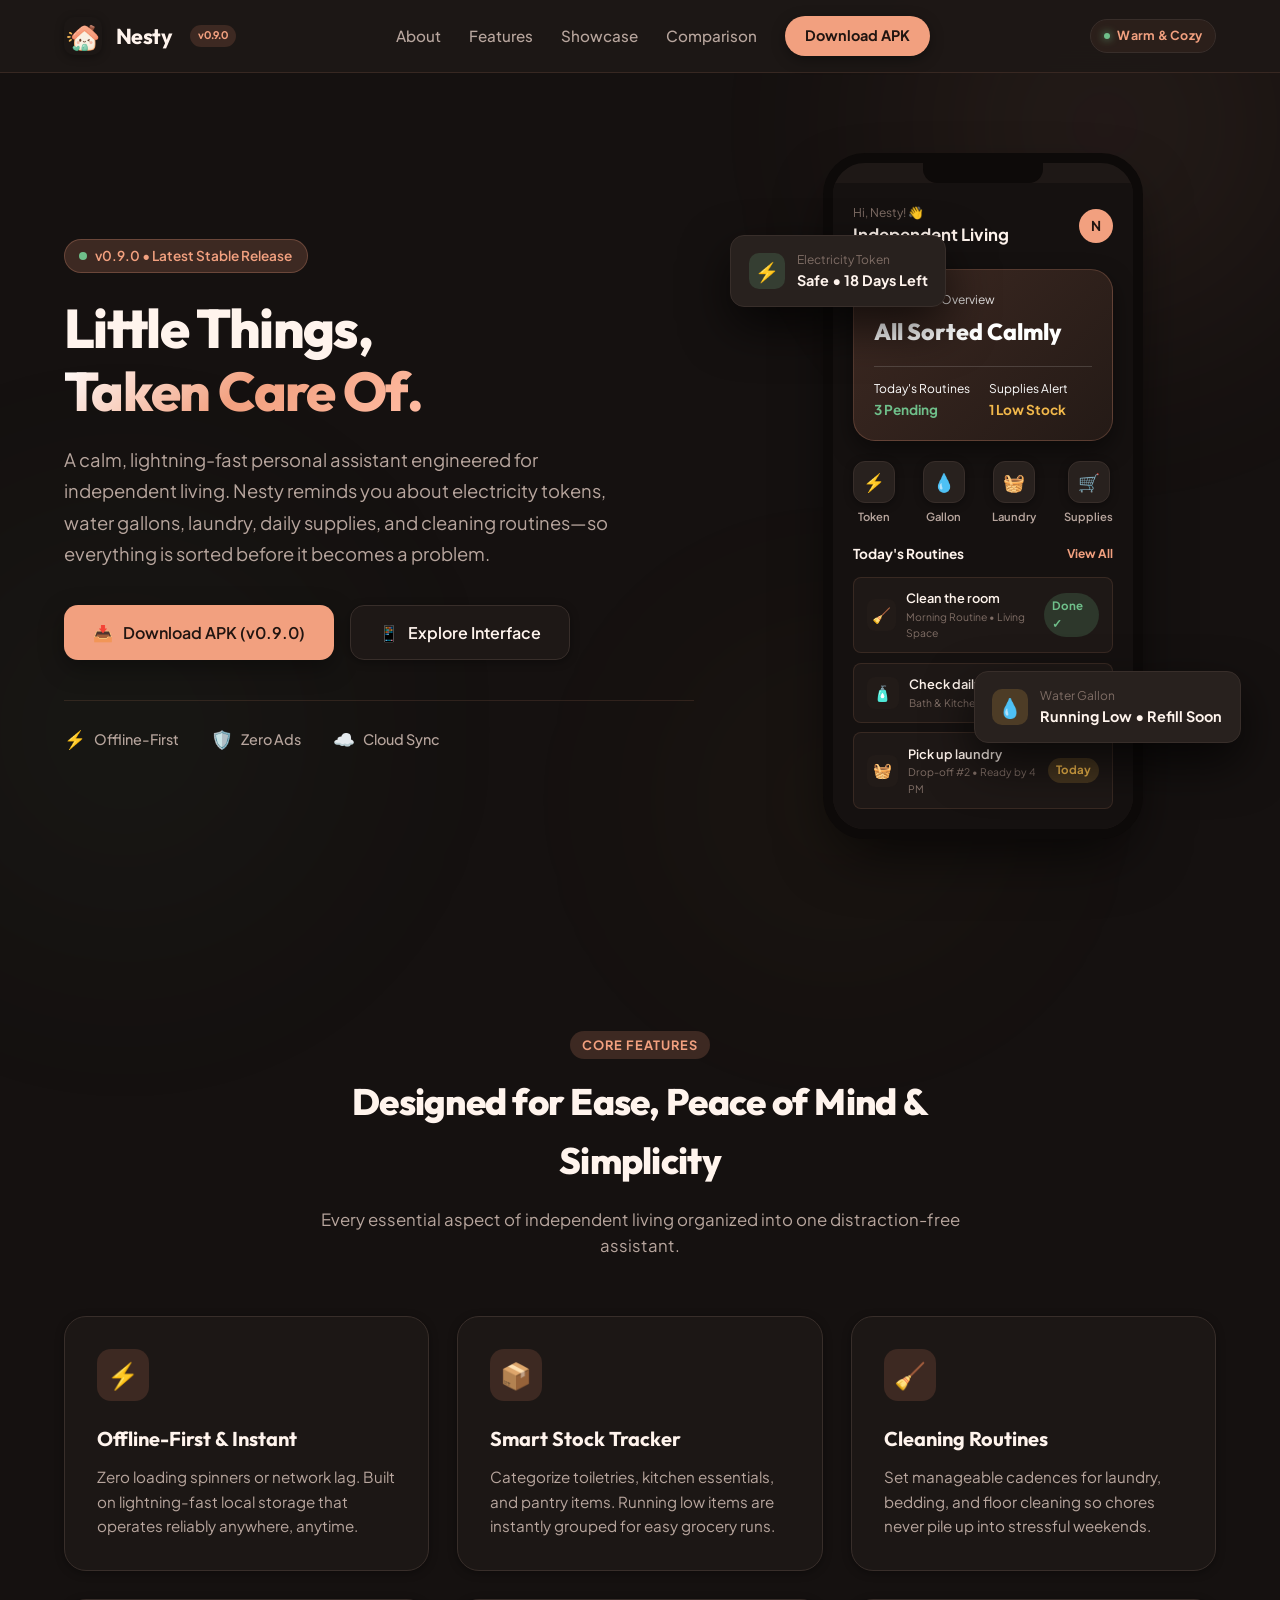
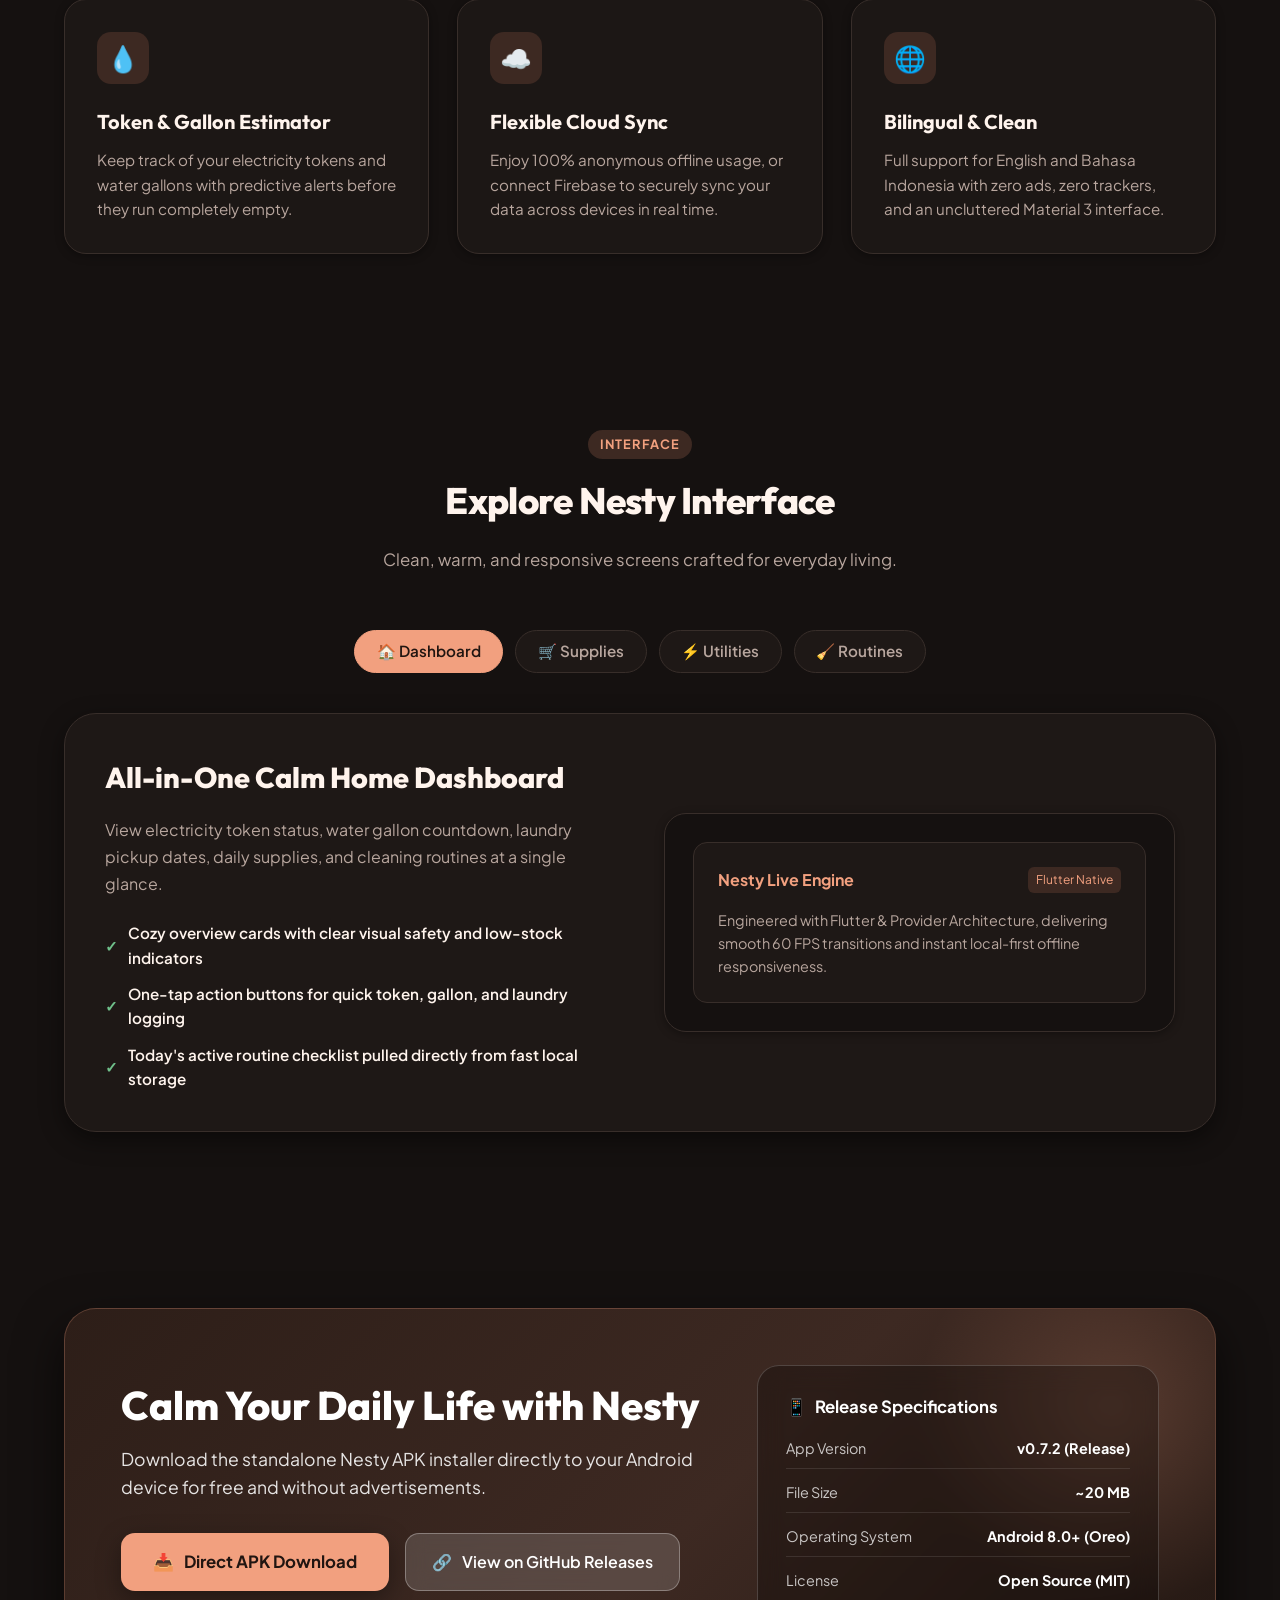
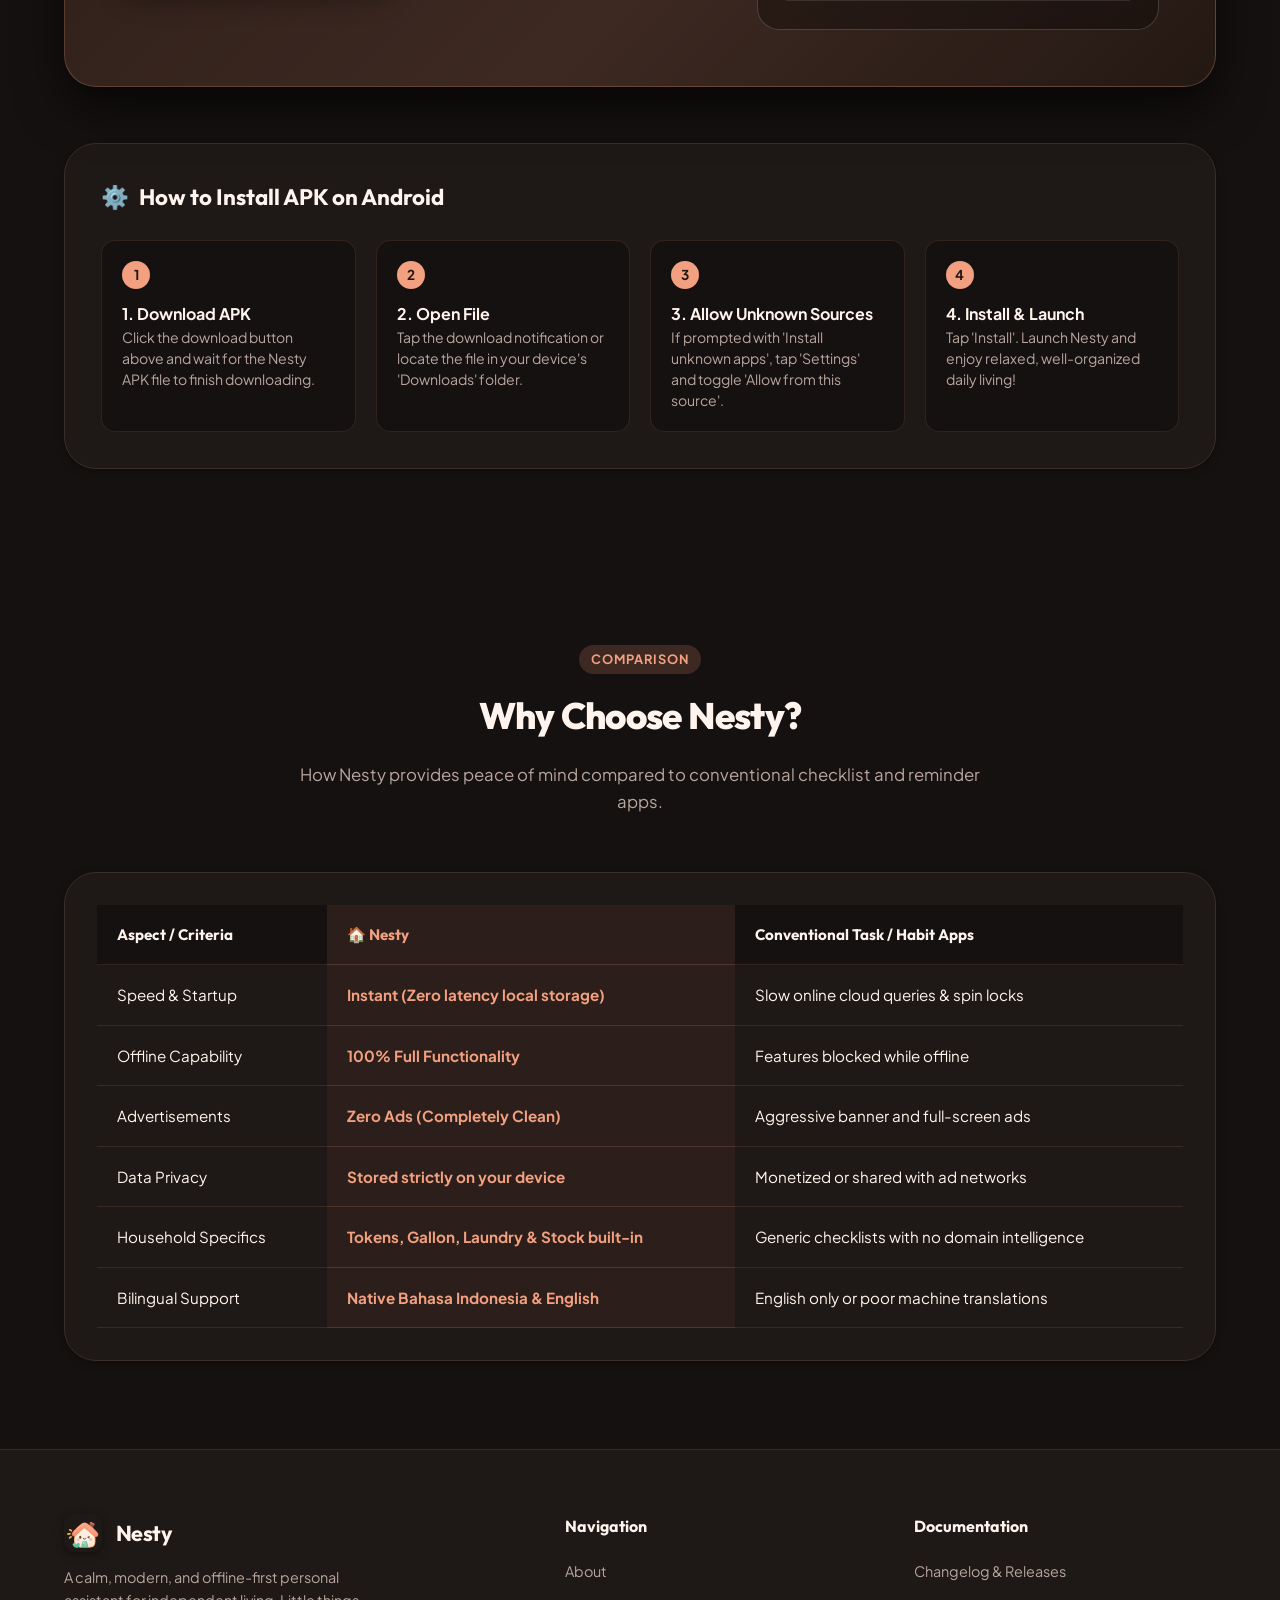
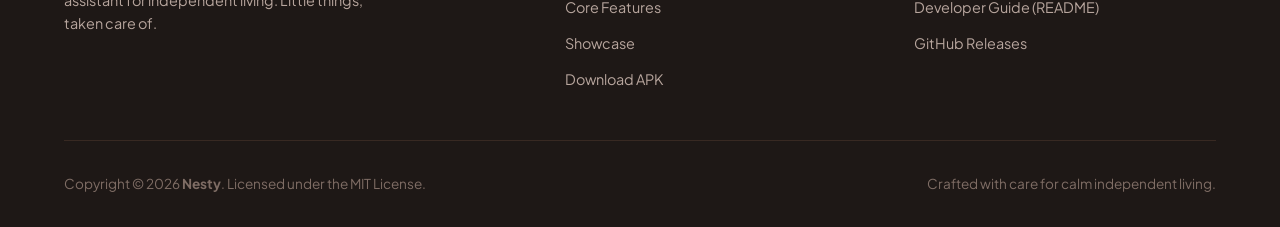
==== docs/index.html @ 8418ab62 "feat: v0.9.0 monthly expense overview, laundry cost tracking, routine history & shared nest code" ====
<!DOCTYPE html>
<html lang="en">
<head>
  <meta charset="UTF-8">
  <meta name="viewport" content="width=device-width, initial-scale=1.0">
  <title>Nesty - Little Things, Taken Care Of. | Personal Assistant for Independent Living</title>
  <meta name="description" content="A calm, modern, and offline-first personal assistant for independent living: electricity tokens, water gallon refills, laundry tracking, daily supplies, and cleaning routines.">
  <meta name="keywords" content="Nesty, independent living, anak kost, home routines, household inventory, electricity token, water gallon tracker, laundry tracker, flutter, offline first">
  <meta name="author" content="hyenavia">

  <!-- Open Graph / Social Meta -->
  <meta property="og:type" content="website">
  <meta property="og:title" content="Nesty - Little Things, Taken Care Of.">
  <meta property="og:description" content="Calm, lightning-fast personal assistant for independent living. Manage utilities, supplies, and cleaning routines before they become problems.">
  <meta property="og:image" content="images/logo.png">
  <meta name="twitter:card" content="summary_large_image">
  <meta name="twitter:title" content="Nesty - Little Things, Taken Care Of.">
  <meta name="twitter:description" content="Calm, lightning-fast personal assistant for independent living. Manage utilities, supplies, and cleaning routines before they become problems.">
  <meta name="twitter:image" content="images/logo.png">

  <!-- Favicon -->
  <link rel="icon" type="image/png" href="images/icon.png">

  <!-- Google Fonts -->
  <link rel="preconnect" href="https://fonts.googleapis.com">
  <link rel="preconnect" href="https://fonts.gstatic.com" crossorigin>
  <link href="https://fonts.googleapis.com/css2?family=Outfit:wght@500;600;700;800&family=Plus+Jakarta+Sans:wght@400;500;600;700;800&display=swap" rel="stylesheet">

  <!-- Stylesheet -->
  <link rel="stylesheet" href="style.css">
</head>
<body>

  <!-- Ambient Glow Effects -->
  <div class="ambient-glow glow-1"></div>
  <div class="ambient-glow glow-2"></div>
  <div class="ambient-glow glow-3"></div>

  <!-- Navigation Bar -->
  <header class="navbar">
    <div class="container nav-container">
      <a href="#" class="brand">
        <img src="images/logo.png" alt="Nesty Logo" class="brand-icon">
        <span class="brand-name">Nesty</span>
        <span class="brand-tag app-version-tag">v0.9.0</span>
      </a>

      <ul class="nav-links" id="nav-links">
        <li><a href="#about" class="nav-link">About</a></li>
        <li><a href="#features" class="nav-link">Features</a></li>
        <li><a href="#showcase" class="nav-link">Showcase</a></li>
        <li><a href="#comparison" class="nav-link">Comparison</a></li>
        <li><a href="#download" class="nav-link btn-nav-download">Download APK</a></li>
      </ul>

      <div class="nav-actions">
        <span class="theme-badge" title="Signature Cozy Espresso & Peach Theme">
          <span class="badge-dot"></span>
          <span>Warm & Cozy</span>
        </span>
        <button id="mobile-toggle" class="mobile-toggle" aria-label="Toggle Mobile Menu">☰</button>
      </div>
    </div>
  </header>

  <main>
    <!-- HERO SECTION -->
    <section class="hero" id="about">
      <div class="container hero-grid">
        <div class="hero-content">
          <div class="hero-badge">
            <span class="badge-pulse"></span>
            <span><span class="app-version-tag">v0.9.0</span> • Latest Stable Release</span>
          </div>

          <h1 class="hero-title">
            Little Things,<br>
            <span class="gradient-text">Taken Care Of.</span>
          </h1>

          <p class="hero-desc">
            A calm, lightning-fast personal assistant engineered for independent living. Nesty reminds you about electricity tokens, water gallons, laundry, daily supplies, and cleaning routines—so everything is sorted before it becomes a problem.
          </p>

          <div class="hero-actions">
            <a href="https://github.com/hyenavia/nesty/releases/latest/download/Nesty.apk" class="btn btn-primary" id="hero-cta-download">
              <span>📥</span>
              <span id="hero-download-text">Download APK (v0.9.0)</span>
            </a>
            <a href="#showcase" class="btn btn-secondary">
              <span>📱</span>
              <span>Explore Interface</span>
            </a>
          </div>

          <div class="hero-highlights">
            <div class="highlight-item">
              <span class="highlight-icon">⚡</span>
              <span>Offline-First</span>
            </div>
            <div class="highlight-item">
              <span class="highlight-icon">🛡️</span>
              <span>Zero Ads</span>
            </div>
            <div class="highlight-item">
              <span class="highlight-icon">☁️</span>
              <span>Cloud Sync</span>
            </div>
          </div>
        </div>

        <!-- Phone Mockup Preview -->
        <div class="phone-mockup-wrapper">
          <div class="phone-card-float float-top">
            <div class="float-icon icon-safe">⚡</div>
            <div class="float-text">
              <span class="float-label">Electricity Token</span>
              <span class="float-val">Safe • 18 Days Left</span>
            </div>
          </div>

          <div class="phone-card-float float-bottom">
            <div class="float-icon icon-warn">💧</div>
            <div class="float-text">
              <span class="float-label">Water Gallon</span>
              <span class="float-val">Running Low • Refill Soon</span>
            </div>
          </div>

          <div class="phone-frame">
            <div class="phone-notch"></div>
            <div class="phone-screen">
              <div class="screen-app-bar">
                <div>
                  <div class="app-user-greeting">Hi, Nesty! 👋</div>
                  <div class="app-user-name">Independent Living</div>
                </div>
                <div class="app-user-avatar">N</div>
              </div>

              <!-- Status Card -->
              <div class="screen-status-card">
                <div class="status-card-title">Daily Home Overview</div>
                <div class="status-card-amount">All Sorted Calmly</div>
                <div class="status-card-stats">
                  <div class="stat-pill">
                    Today's Routines
                    <span style="color: var(--income);">3 Pending</span>
                  </div>
                  <div class="stat-pill">
                    Supplies Alert
                    <span style="color: var(--warning);">1 Low Stock</span>
                  </div>
                </div>
              </div>

              <!-- Quick Actions -->
              <div class="screen-quick-actions">
                <button class="quick-action-btn">
                  <div class="quick-action-icon">⚡</div>
                  <span>Token</span>
                </button>
                <button class="quick-action-btn">
                  <div class="quick-action-icon">💧</div>
                  <span>Gallon</span>
                </button>
                <button class="quick-action-btn">
                  <div class="quick-action-icon">🧺</div>
                  <span>Laundry</span>
                </button>
                <button class="quick-action-btn">
                  <div class="quick-action-icon">🛒</div>
                  <span>Supplies</span>
                </button>
              </div>

              <!-- Today's Checklist -->
              <div class="screen-section-title">
                <span>Today's Routines</span>
                <a href="#showcase">View All</a>
              </div>

              <div class="mock-routine-list">
                <div class="mock-routine-item">
                  <div class="routine-left">
                    <div class="routine-icon-box">🧹</div>
                    <div>
                      <div class="routine-name">Clean the room</div>
                      <div class="routine-sub">Morning Routine • Living Space</div>
                    </div>
                  </div>
                  <div class="routine-badge badge-done">Done ✓</div>
                </div>

                <div class="mock-routine-item">
                  <div class="routine-left">
                    <div class="routine-icon-box">🧴</div>
                    <div>
                      <div class="routine-name">Check daily supplies</div>
                      <div class="routine-sub">Bath & Kitchen • 1 item low</div>
                    </div>
                  </div>
                  <div class="routine-badge badge-pending">Due</div>
                </div>

                <div class="mock-routine-item">
                  <div class="routine-left">
                    <div class="routine-icon-box">🧺</div>
                    <div>
                      <div class="routine-name">Pick up laundry</div>
                      <div class="routine-sub">Drop-off #2 • Ready by 4 PM</div>
                    </div>
                  </div>
                  <div class="routine-badge badge-pending">Today</div>
                </div>
              </div>
            </div>
          </div>
        </div>
      </div>
    </section>

    <!-- CORE FEATURES SECTION -->
    <section class="features-section" id="features">
      <div class="container">
        <div class="section-header">
          <span class="section-tag">Core Features</span>
          <h2 class="section-title">Designed for Ease, Peace of Mind & Simplicity</h2>
          <p class="section-desc">Every essential aspect of independent living organized into one distraction-free assistant.</p>
        </div>

        <div class="features-grid">
          <div class="feature-card">
            <div class="feature-icon-wrapper">⚡</div>
            <h3 class="feature-title">Offline-First & Instant</h3>
            <p class="feature-text">Zero loading spinners or network lag. Built on lightning-fast local storage that operates reliably anywhere, anytime.</p>
          </div>

          <div class="feature-card">
            <div class="feature-icon-wrapper">📦</div>
            <h3 class="feature-title">Smart Stock Tracker</h3>
            <p class="feature-text">Categorize toiletries, kitchen essentials, and pantry items. Running low items are instantly grouped for easy grocery runs.</p>
          </div>

          <div class="feature-card">
            <div class="feature-icon-wrapper">🧹</div>
            <h3 class="feature-title">Cleaning Routines</h3>
            <p class="feature-text">Set manageable cadences for laundry, bedding, and floor cleaning so chores never pile up into stressful weekends.</p>
          </div>

          <div class="feature-card">
            <div class="feature-icon-wrapper">💧</div>
            <h3 class="feature-title">Token & Gallon Estimator</h3>
            <p class="feature-text">Keep track of your electricity tokens and water gallons with predictive alerts before they run completely empty.</p>
          </div>

          <div class="feature-card">
            <div class="feature-icon-wrapper">☁️</div>
            <h3 class="feature-title">Flexible Cloud Sync</h3>
            <p class="feature-text">Enjoy 100% anonymous offline usage, or connect Firebase to securely sync your data across devices in real time.</p>
          </div>

          <div class="feature-card">
            <div class="feature-icon-wrapper">🌐</div>
            <h3 class="feature-title">Bilingual & Clean</h3>
            <p class="feature-text">Full support for English and Bahasa Indonesia with zero ads, zero trackers, and an uncluttered Material 3 interface.</p>
          </div>
        </div>
      </div>
    </section>

    <!-- SHOWCASE SECTION -->
    <section class="showcase-section" id="showcase">
      <div class="container">
        <div class="section-header">
          <span class="section-tag">Interface</span>
          <h2 class="section-title">Explore Nesty Interface</h2>
          <p class="section-desc">Clean, warm, and responsive screens crafted for everyday living.</p>
        </div>

        <div class="showcase-tabs">
          <button class="showcase-tab-btn active" data-tab="beranda">🏠 Dashboard</button>
          <button class="showcase-tab-btn" data-tab="supplies">🛒 Supplies</button>
          <button class="showcase-tab-btn" data-tab="utilities">⚡ Utilities</button>
          <button class="showcase-tab-btn" data-tab="routines">🧹 Routines</button>
        </div>

        <div class="showcase-content-card">
          <div class="showcase-desc-box">
            <h3 class="showcase-desc-title" id="showcase-title">All-in-One Calm Home Dashboard</h3>
            <p class="showcase-desc-text" id="showcase-desc">View electricity token status, water gallon countdown, laundry pickup dates, daily supplies, and cleaning routines at a single glance.</p>
            <ul class="showcase-feature-list" id="showcase-bullets">
              <li><span class="check-icon">✓</span> Cozy overview cards with clear visual safety and low-stock indicators</li>
              <li><span class="check-icon">✓</span> One-tap action buttons for quick token, gallon, and laundry logging</li>
              <li><span class="check-icon">✓</span> Today's active routine checklist pulled directly from fast local storage</li>
            </ul>
          </div>

          <div class="showcase-visual-preview">
            <div style="background: var(--bg-surface); padding: 1.5rem; border-radius: var(--radius-md); border: 1px solid var(--border);">
              <div style="display: flex; justify-content: space-between; align-items: center; margin-bottom: 1rem;">
                <span style="font-weight: 700; color: var(--primary);">Nesty Live Engine</span>
                <span style="font-size: 0.75rem; background: var(--primary-container); color: var(--primary); padding: 0.2rem 0.5rem; border-radius: 6px;">Flutter Native</span>
              </div>
              <p style="font-size: 0.9rem; color: var(--text-muted); line-height: 1.6;">
                Engineered with Flutter & Provider Architecture, delivering smooth 60 FPS transitions and instant local-first offline responsiveness.
              </p>
            </div>
          </div>
        </div>
      </div>
    </section>

    <!-- DOWNLOAD SECTION -->
    <section class="download-section" id="download">
      <div class="container">
        <div class="download-card-wrapper">
          <div class="download-content">
            <div>
              <h2 class="download-title">Calm Your Daily Life with Nesty</h2>
              <p class="download-subtitle">Download the standalone Nesty APK installer directly to your Android device for free and without advertisements.</p>

              <div class="download-cta-group">
                <a href="https://github.com/hyenavia/nesty/releases/latest/download/Nesty.apk" class="btn-download-main" id="btn-download-apk" target="_blank" rel="noopener">
                  <span>📥</span>
                  <span>Direct APK Download</span>
                </a>
                <a href="https://github.com/hyenavia/nesty/releases" class="btn-github-release" target="_blank" rel="noopener">
                  <span>🔗</span>
                  <span>View on GitHub Releases</span>
                </a>
              </div>
            </div>

            <!-- Specs Card -->
            <div class="download-specs-card">
              <div class="specs-title">
                <span>📱</span>
                <span>Release Specifications</span>
              </div>
              <div class="specs-list">
                <div class="specs-item">
                  <span class="specs-label">App Version</span>
                  <span class="specs-val" id="specs-version-val">v0.7.2 (Release)</span>
                </div>
                <div class="specs-item">
                  <span class="specs-label">File Size</span>
                  <span class="specs-val">~20 MB</span>
                </div>
                <div class="specs-item">
                  <span class="specs-label">Operating System</span>
                  <span class="specs-val">Android 8.0+ (Oreo)</span>
                </div>
                <div class="specs-item">
                  <span class="specs-label">License</span>
                  <span class="specs-val">Open Source (MIT)</span>
                </div>
              </div>
            </div>
          </div>
        </div>

        <!-- Android Install Guide -->
        <div class="install-guide-box">
          <h3 class="install-guide-title">
            <span>⚙️</span>
            <span>How to Install APK on Android</span>
          </h3>
          <div class="install-steps">
            <div class="install-step-card">
              <div class="step-num">1</div>
              <strong>1. Download APK</strong>
              <p class="step-text">Click the download button above and wait for the Nesty APK file to finish downloading.</p>
            </div>
            <div class="install-step-card">
              <div class="step-num">2</div>
              <strong>2. Open File</strong>
              <p class="step-text">Tap the download notification or locate the file in your device's 'Downloads' folder.</p>
            </div>
            <div class="install-step-card">
              <div class="step-num">3</div>
              <strong>3. Allow Unknown Sources</strong>
              <p class="step-text">If prompted with 'Install unknown apps', tap 'Settings' and toggle 'Allow from this source'.</p>
            </div>
            <div class="install-step-card">
              <div class="step-num">4</div>
              <strong>4. Install & Launch</strong>
              <p class="step-text">Tap 'Install'. Launch Nesty and enjoy relaxed, well-organized daily living!</p>
            </div>
          </div>
        </div>
      </div>
    </section>

    <!-- COMPARISON SECTION -->
    <section class="comparison-section" id="comparison">
      <div class="container">
        <div class="section-header">
          <span class="section-tag">Comparison</span>
          <h2 class="section-title">Why Choose Nesty?</h2>
          <p class="section-desc">How Nesty provides peace of mind compared to conventional checklist and reminder apps.</p>
        </div>

        <div class="comparison-table-wrapper">
          <table class="comp-table">
            <thead>
              <tr>
                <th>Aspect / Criteria</th>
                <th class="highlight-col">🏠 Nesty</th>
                <th>Conventional Task / Habit Apps</th>
              </tr>
            </thead>
            <tbody>
              <tr>
                <td>Speed & Startup</td>
                <td class="highlight-col">Instant (Zero latency local storage)</td>
                <td>Slow online cloud queries & spin locks</td>
              </tr>
              <tr>
                <td>Offline Capability</td>
                <td class="highlight-col">100% Full Functionality</td>
                <td>Features blocked while offline</td>
              </tr>
              <tr>
                <td>Advertisements</td>
                <td class="highlight-col">Zero Ads (Completely Clean)</td>
                <td>Aggressive banner and full-screen ads</td>
              </tr>
              <tr>
                <td>Data Privacy</td>
                <td class="highlight-col">Stored strictly on your device</td>
                <td>Monetized or shared with ad networks</td>
              </tr>
              <tr>
                <td>Household Specifics</td>
                <td class="highlight-col">Tokens, Gallon, Laundry & Stock built-in</td>
                <td>Generic checklists with no domain intelligence</td>
              </tr>
              <tr>
                <td>Bilingual Support</td>
                <td class="highlight-col">Native Bahasa Indonesia & English</td>
                <td>English only or poor machine translations</td>
              </tr>
            </tbody>
          </table>
        </div>
      </div>
    </section>
  </main>

  <!-- FOOTER -->
  <footer class="footer">
    <div class="container">
      <div class="footer-top">
        <div>
          <a href="#" class="brand">
            <img src="images/logo.png" alt="Nesty Logo" class="brand-icon">
            <span class="brand-name">Nesty</span>
          </a>
          <p class="footer-brand-desc">
            A calm, modern, and offline-first personal assistant for independent living. Little things, taken care of.
          </p>
        </div>

        <div>
          <div class="footer-col-title">Navigation</div>
          <ul class="footer-nav-list">
            <li><a href="#about" class="footer-nav-link">About</a></li>
            <li><a href="#features" class="footer-nav-link">Core Features</a></li>
            <li><a href="#showcase" class="footer-nav-link">Showcase</a></li>
            <li><a href="#download" class="footer-nav-link">Download APK</a></li>
          </ul>
        </div>

        <div>
          <div class="footer-col-title">Documentation</div>
          <ul class="footer-nav-list">
            <li><a href="https://github.com/hyenavia/nesty/blob/main/CHANGELOG.md" class="footer-nav-link" target="_blank" rel="noopener">Changelog & Releases</a></li>
            <li><a href="https://github.com/hyenavia/nesty/blob/main/README.md" class="footer-nav-link" target="_blank" rel="noopener">Developer Guide (README)</a></li>
            <li><a href="https://github.com/hyenavia/nesty/releases" class="footer-nav-link" target="_blank" rel="noopener">GitHub Releases</a></li>
          </ul>
        </div>
      </div>

      <div class="footer-bottom">
        <div>Copyright &copy; 2026 <strong>Nesty</strong>. Licensed under the MIT License.</div>
        <div>Crafted with care for calm independent living.</div>
      </div>
    </div>
  </footer>

  <!-- Scripts -->
  <script src="script.js"></script>
</body>
</html>
---- docs/style.css ----
/* ==========================================================================
   Nesty - Design System & Modern Aesthetics
   Signature Warm Espresso & Peach (Unified Theme)
   ========================================================================== */

:root, [data-theme="signature"], [data-theme="dark"] {
  /* Color Palette - Signature Warm Espresso, Cozy Peach & Fresh Mint */
  --primary: #F2A07F;                 /* Signature Cozy Peach Accent */
  --primary-hover: #FFAF91;           /* Hover Peach */
  --primary-light: #3D2922;           /* Warm Terracotta Container */
  --primary-container: #3D2922;       /* Warm Terracotta Container */
  --on-primary: #211511;              /* Espresso Charcoal contrast on peach */
  
  --secondary: #352B28;               /* Deep Espresso */
  --secondary-light: #221B18;         /* Velvet Deep Espresso */
  --secondary-dark: #F2A07F;          /* Peach Highlight */
  
  --accent: #6FBF8A;                  /* Fresh Botanical Mint */
  --income: #6FBF8A;                  /* Fresh Mint (Safe) */
  --expense: #E56B55;                 /* Warm Coral */
  --warning: #F2B84B;                 /* Warm Amber (Low Stock) */
  
  --bg-page: #151110;                 /* Deep Espresso Page Background */
  --bg-surface: #1E1816;              /* Velvet Deep Espresso Surface */
  --bg-surface-elevated: #28211E;     /* Elevated Container */
  --bg-card: rgba(30, 24, 22, 0.92);  /* Velvet Espresso Glassmorphism */
  
  --border: #382E2A;                  /* Subtle Warm Border */
  --border-subtle: rgba(242, 160, 127, 0.12);
  --border-focus: rgba(242, 160, 127, 0.45);
  
  --text-main: #FFF4ED;               /* Off-white Cozy Cream */
  --text-muted: #B8A69E;              /* Soft Warm Muted */
  --text-subtle: #7F6D65;             /* Deep Muted */
  --text-inverse: #151110;

  --shadow-sm: 0 2px 8px rgba(0, 0, 0, 0.35);
  --shadow-md: 0 8px 24px rgba(0, 0, 0, 0.45);
  --shadow-lg: 0 20px 48px rgba(0, 0, 0, 0.65);
  --shadow-glow: 0 0 36px rgba(242, 160, 127, 0.2);

  --radius-sm: 8px;
  --radius-md: 14px;
  --radius-lg: 22px;
  --radius-xl: 32px;
  --radius-full: 9999px;

  --transition-fast: 0.18s ease;
  --transition-normal: 0.28s cubic-bezier(0.4, 0, 0.2, 1);
  --transition-slow: 0.45s cubic-bezier(0.16, 1, 0.3, 1);

  --font-body: 'Plus Jakarta Sans', -apple-system, BlinkMacSystemFont, 'Segoe UI', Roboto, sans-serif;
  --font-display: 'Outfit', 'Plus Jakarta Sans', sans-serif;
}

/* ==========================================================================
   Base & Resets
   ========================================================================== */

*, *::before, *::after {
  box-sizing: border-box;
  margin: 0;
  padding: 0;
}

html {
  scroll-behavior: smooth;
  font-size: 16px;
}

body {
  font-family: var(--font-body);
  background-color: var(--bg-page);
  color: var(--text-main);
  line-height: 1.6;
  overflow-x: hidden;
  transition: background-color var(--transition-normal), color var(--transition-normal);
  -webkit-font-smoothing: antialiased;
}

a {
  color: inherit;
  text-decoration: none;
}

img {
  max-width: 100%;
  display: block;
}

button, input, select {
  font-family: inherit;
}

/* ==========================================================================
   Ambient Glow Effects
   ========================================================================== */

.ambient-glow {
  position: fixed;
  border-radius: 50%;
  filter: blur(120px);
  pointer-events: none;
  z-index: 0;
  opacity: 0.38;
  transition: opacity var(--transition-normal);
}

.glow-1 {
  top: -150px;
  right: -100px;
  width: 550px;
  height: 550px;
  background: radial-gradient(circle, rgba(242, 160, 127, 0.35) 0%, rgba(21, 17, 16, 0) 70%);
}

.glow-2 {
  top: 45%;
  left: -200px;
  width: 650px;
  height: 650px;
  background: radial-gradient(circle, rgba(111, 191, 138, 0.16) 0%, rgba(21, 17, 16, 0) 70%);
}

.glow-3 {
  bottom: -150px;
  right: 15%;
  width: 500px;
  height: 500px;
  background: radial-gradient(circle, rgba(242, 184, 75, 0.14) 0%, rgba(21, 17, 16, 0) 70%);
}

/* ==========================================================================
   Layout Containers
   ========================================================================== */

.container {
  width: 100%;
  max-width: 1200px;
  margin: 0 auto;
  padding: 0 1.5rem;
  position: relative;
  z-index: 1;
}

section {
  padding: 5.5rem 0;
  position: relative;
}

/* ==========================================================================
   Header & Navbar
   ========================================================================== */

.navbar {
  position: sticky;
  top: 0;
  z-index: 100;
  background: var(--bg-card);
  backdrop-filter: blur(16px);
  -webkit-backdrop-filter: blur(16px);
  border-bottom: 1px solid var(--border-subtle);
  transition: background-color var(--transition-normal), border-color var(--transition-normal);
}

.nav-container {
  display: flex;
  align-items: center;
  justify-content: space-between;
  height: 4.5rem;
}

.brand {
  display: flex;
  align-items: center;
  gap: 0.85rem;
  font-family: var(--font-display);
  font-weight: 700;
  font-size: 1.35rem;
  color: var(--text-main);
}

.brand-icon {
  width: 38px;
  height: 38px;
  border-radius: 10px;
  box-shadow: var(--shadow-sm);
  transition: transform var(--transition-fast);
}

.brand:hover .brand-icon {
  transform: scale(1.05);
}

.brand-name {
  letter-spacing: -0.02em;
}

.brand-tag {
  font-size: 0.7rem;
  font-weight: 600;
  padding: 0.15rem 0.5rem;
  border-radius: var(--radius-full);
  background: var(--primary-container);
  color: var(--primary);
  margin-left: 0.25rem;
}

.nav-links {
  display: flex;
  align-items: center;
  gap: 1.75rem;
  list-style: none;
}

.nav-link {
  font-size: 0.95rem;
  font-weight: 500;
  color: var(--text-muted);
  transition: color var(--transition-fast);
  position: relative;
}

.nav-link:hover {
  color: var(--primary);
}

.nav-actions {
  display: flex;
  align-items: center;
  gap: 0.75rem;
}

.theme-badge {
  display: inline-flex;
  align-items: center;
  gap: 0.45rem;
  font-size: 0.78rem;
  font-weight: 700;
  color: var(--primary);
  background: rgba(61, 41, 34, 0.45);
  border: 1px solid var(--border);
  padding: 0.38rem 0.8rem;
  border-radius: var(--radius-full);
  letter-spacing: 0.02em;
}

.theme-badge .badge-dot {
  width: 6px;
  height: 6px;
  border-radius: 50%;
  background: var(--accent);
  box-shadow: 0 0 8px var(--accent);
}

.btn-nav-download {
  background: var(--primary);
  color: var(--on-primary);
  padding: 0.55rem 1.25rem;
  border-radius: var(--radius-full);
  font-size: 0.9rem;
  font-weight: 700;
  display: inline-flex;
  align-items: center;
  gap: 0.45rem;
  transition: all var(--transition-fast);
  box-shadow: 0 4px 14px rgba(0, 0, 0, 0.35);
}

.btn-nav-download:hover {
  background: var(--primary-hover);
  transform: translateY(-2px);
  box-shadow: 0 6px 20px rgba(0, 0, 0, 0.5);
}

.mobile-toggle {
  display: none;
  background: none;
  border: none;
  color: var(--text-main);
  cursor: pointer;
  padding: 0.5rem;
  font-size: 1.5rem;
}

/* ==========================================================================
   Hero Section
   ========================================================================== */

.hero {
  padding: 5rem 0 6.5rem;
  overflow: hidden;
}

.hero-grid {
  display: grid;
  grid-template-columns: 1.15fr 0.85fr;
  align-items: center;
  gap: 3.5rem;
}

.hero-badge {
  display: inline-flex;
  align-items: center;
  gap: 0.5rem;
  background: var(--primary-container);
  color: var(--primary);
  padding: 0.35rem 0.9rem;
  border-radius: var(--radius-full);
  font-size: 0.85rem;
  font-weight: 600;
  margin-bottom: 1.5rem;
  border: 1px solid rgba(242, 160, 127, 0.25);
}

.badge-pulse {
  width: 8px;
  height: 8px;
  border-radius: 50%;
  background: var(--income);
  box-shadow: 0 0 0 0 rgba(111, 191, 138, 0.7);
  animation: pulse 1.8s infinite;
}

@keyframes pulse {
  0% { transform: scale(0.95); box-shadow: 0 0 0 0 rgba(111, 191, 138, 0.7); }
  70% { transform: scale(1); box-shadow: 0 0 0 8px rgba(111, 191, 138, 0); }
  100% { transform: scale(0.95); box-shadow: 0 0 0 0 rgba(111, 191, 138, 0); }
}

.hero-title {
  font-family: var(--font-display);
  font-size: 3.4rem;
  line-height: 1.15;
  font-weight: 800;
  letter-spacing: -0.03em;
  margin-bottom: 1.35rem;
}

.gradient-text {
  background: linear-gradient(135deg, #FFFFFF 0%, var(--primary) 50%, #FFBCA3 100%);
  -webkit-background-clip: text;
  -webkit-text-fill-color: transparent;
}

.hero-desc {
  font-size: 1.15rem;
  color: var(--text-muted);
  line-height: 1.7;
  margin-bottom: 2.25rem;
  max-width: 580px;
}

.hero-actions {
  display: flex;
  flex-wrap: wrap;
  align-items: center;
  gap: 1rem;
  margin-bottom: 2.5rem;
}

.btn {
  display: inline-flex;
  align-items: center;
  justify-content: center;
  gap: 0.6rem;
  padding: 0.85rem 1.75rem;
  border-radius: var(--radius-md);
  font-size: 1rem;
  font-weight: 600;
  cursor: pointer;
  transition: all var(--transition-normal);
  border: 1px solid transparent;
}

.btn-primary {
  background: var(--primary);
  color: var(--on-primary);
  box-shadow: 0 8px 24px rgba(0, 0, 0, 0.35);
}

.btn-primary:hover {
  background: var(--primary-hover);
  transform: translateY(-2px);
  box-shadow: 0 12px 30px rgba(0, 0, 0, 0.45);
}

.btn-secondary {
  background: var(--bg-surface);
  color: var(--text-main);
  border-color: var(--border);
  box-shadow: var(--shadow-sm);
}

.btn-secondary:hover {
  border-color: var(--primary);
  color: var(--primary);
  transform: translateY(-2px);
  box-shadow: var(--shadow-md);
}

.hero-highlights {
  display: flex;
  align-items: center;
  gap: 2rem;
  padding-top: 1.5rem;
  border-top: 1px solid var(--border-subtle);
}

.highlight-item {
  display: flex;
  align-items: center;
  gap: 0.5rem;
  font-size: 0.9rem;
  color: var(--text-muted);
  font-weight: 500;
}

.highlight-icon {
  color: var(--income);
  font-size: 1.1rem;
}

/* ==========================================================================
   Phone Mockup Component
   ========================================================================== */

.phone-mockup-wrapper {
  position: relative;
  display: flex;
  justify-content: center;
}

.phone-card-float {
  position: absolute;
  background: var(--bg-surface-elevated);
  border: 1px solid var(--border);
  border-radius: var(--radius-md);
  padding: 0.85rem 1.1rem;
  box-shadow: var(--shadow-lg);
  display: flex;
  align-items: center;
  gap: 0.75rem;
  z-index: 2;
  animation: float 4s ease-in-out infinite;
}

.float-top {
  top: 12%;
  left: -20px;
  animation-delay: 0s;
}

.float-bottom {
  bottom: 14%;
  right: -25px;
  animation-delay: 2s;
}

@keyframes float {
  0%, 100% { transform: translateY(0); }
  50% { transform: translateY(-10px); }
}

.float-icon {
  width: 36px;
  height: 36px;
  border-radius: 10px;
  display: flex;
  align-items: center;
  justify-content: center;
  font-size: 1.2rem;
}

.icon-safe { background: rgba(111, 191, 138, 0.18); color: var(--income); }
.icon-warn { background: rgba(242, 184, 75, 0.18); color: var(--warning); }

.float-text {
  display: flex;
  flex-direction: column;
}

.float-label { font-size: 0.75rem; color: var(--text-subtle); }
.float-val { font-size: 0.9rem; font-weight: 700; color: var(--text-main); }

.phone-frame {
  width: 320px;
  background: var(--bg-surface);
  border-radius: 42px;
  border: 10px solid #0D0A09;
  box-shadow: 0 25px 60px -15px rgba(0, 0, 0, 0.7);
  overflow: hidden;
  position: relative;
  transition: transform var(--transition-normal);
}

.phone-frame:hover {
  transform: translateY(-4px);
}

.phone-notch {
  width: 120px;
  height: 20px;
  background: #0D0A09;
  margin: 0 auto;
  border-bottom-left-radius: 14px;
  border-bottom-right-radius: 14px;
}

.phone-screen {
  padding: 1.25rem;
  background: var(--bg-page);
  min-height: 520px;
}

.screen-app-bar {
  display: flex;
  justify-content: space-between;
  align-items: center;
  margin-bottom: 1.25rem;
}

.app-user-greeting {
  font-size: 0.75rem;
  color: var(--text-subtle);
}

.app-user-name {
  font-size: 1.05rem;
  font-weight: 700;
  color: var(--text-main);
}

.app-user-avatar {
  width: 34px;
  height: 34px;
  border-radius: 50%;
  background: var(--primary);
  color: var(--on-primary);
  display: flex;
  align-items: center;
  justify-content: center;
  font-size: 0.85rem;
  font-weight: 700;
}

.screen-status-card {
  background: linear-gradient(135deg, #3D2922 0%, #241A16 100%);
  color: #FFFFFF;
  border-radius: var(--radius-lg);
  padding: 1.25rem;
  margin-bottom: 1.25rem;
  border: 1px solid rgba(242, 160, 127, 0.22);
  box-shadow: 0 10px 24px rgba(0, 0, 0, 0.45);
}

.status-card-title {
  font-size: 0.75rem;
  opacity: 0.85;
  margin-bottom: 0.25rem;
}

.status-card-amount {
  font-family: var(--font-display);
  font-size: 1.45rem;
  font-weight: 800;
  margin-bottom: 1rem;
}

.status-card-stats {
  display: grid;
  grid-template-columns: 1fr 1fr;
  gap: 0.75rem;
  padding-top: 0.75rem;
  border-top: 1px solid rgba(255, 255, 255, 0.15);
}

.stat-pill {
  font-size: 0.75rem;
}

.stat-pill span {
  display: block;
  font-weight: 700;
  font-size: 0.85rem;
}

.screen-quick-actions {
  display: flex;
  justify-content: space-between;
  margin-bottom: 1.25rem;
}

.quick-action-btn {
  display: flex;
  flex-direction: column;
  align-items: center;
  gap: 0.35rem;
  background: none;
  border: none;
  font-size: 0.7rem;
  font-weight: 600;
  color: var(--text-muted);
  cursor: pointer;
}

.quick-action-icon {
  width: 42px;
  height: 42px;
  border-radius: 12px;
  background: var(--bg-surface-elevated);
  border: 1px solid var(--border);
  display: flex;
  align-items: center;
  justify-content: center;
  font-size: 1.1rem;
  box-shadow: var(--shadow-sm);
  color: var(--primary);
}

.screen-section-title {
  display: flex;
  justify-content: space-between;
  align-items: center;
  font-size: 0.85rem;
  font-weight: 700;
  margin-bottom: 0.75rem;
}

.screen-section-title a {
  font-size: 0.75rem;
  color: var(--primary);
}

.mock-routine-list {
  display: flex;
  flex-direction: column;
  gap: 0.6rem;
}

.mock-routine-item {
  display: flex;
  align-items: center;
  justify-content: space-between;
  background: var(--bg-surface);
  border: 1px solid var(--border-subtle);
  border-radius: var(--radius-sm);
  padding: 0.65rem 0.8rem;
}

.routine-left {
  display: flex;
  align-items: center;
  gap: 0.65rem;
}

.routine-icon-box {
  width: 32px;
  height: 32px;
  border-radius: 8px;
  background: var(--secondary-light);
  display: flex;
  align-items: center;
  justify-content: center;
  font-size: 0.95rem;
}

.routine-name {
  font-size: 0.8rem;
  font-weight: 600;
  color: var(--text-main);
}

.routine-sub {
  font-size: 0.65rem;
  color: var(--text-subtle);
}

.routine-badge {
  font-size: 0.72rem;
  font-weight: 700;
  padding: 0.2rem 0.5rem;
  border-radius: var(--radius-full);
}

.badge-done { background: rgba(111, 191, 138, 0.18); color: var(--income); }
.badge-pending { background: rgba(242, 184, 75, 0.18); color: var(--warning); }

/* ==========================================================================
   Section Header & Typography
   ========================================================================== */

.section-header {
  text-align: center;
  max-width: 680px;
  margin: 0 auto 3.5rem;
}

.section-tag {
  display: inline-block;
  font-size: 0.8rem;
  font-weight: 700;
  text-transform: uppercase;
  letter-spacing: 0.08em;
  color: var(--primary);
  background: var(--primary-container);
  padding: 0.25rem 0.75rem;
  border-radius: var(--radius-full);
  margin-bottom: 0.85rem;
}

.section-title {
  font-family: var(--font-display);
  font-size: 2.3rem;
  font-weight: 800;
  letter-spacing: -0.02em;
  margin-bottom: 1rem;
}

.section-desc {
  font-size: 1.05rem;
  color: var(--text-muted);
}

/* ==========================================================================
   Features Grid
   ========================================================================== */

.features-grid {
  display: grid;
  grid-template-columns: repeat(3, 1fr);
  gap: 1.75rem;
}

.feature-card {
  background: var(--bg-card);
  border: 1px solid var(--border);
  border-radius: var(--radius-lg);
  padding: 2rem;
  box-shadow: var(--shadow-sm);
  transition: all var(--transition-normal);
  display: flex;
  flex-direction: column;
}

.feature-card:hover {
  transform: translateY(-5px);
  box-shadow: var(--shadow-md);
  border-color: var(--primary);
}

.feature-icon-wrapper {
  width: 52px;
  height: 52px;
  border-radius: 14px;
  background: var(--primary-container);
  color: var(--primary);
  display: flex;
  align-items: center;
  justify-content: center;
  font-size: 1.6rem;
  margin-bottom: 1.35rem;
}

.feature-title {
  font-family: var(--font-display);
  font-size: 1.25rem;
  font-weight: 700;
  margin-bottom: 0.65rem;
}

.feature-text {
  font-size: 0.95rem;
  color: var(--text-muted);
  line-height: 1.6;
}

/* ==========================================================================
   Showcase Tabs
   ========================================================================== */

.showcase-tabs {
  display: flex;
  justify-content: center;
  gap: 0.75rem;
  margin-bottom: 2.5rem;
  flex-wrap: wrap;
}

.showcase-tab-btn {
  background: var(--bg-surface);
  border: 1px solid var(--border);
  color: var(--text-muted);
  padding: 0.65rem 1.35rem;
  border-radius: var(--radius-full);
  font-size: 0.95rem;
  font-weight: 600;
  cursor: pointer;
  transition: all var(--transition-fast);
}

.showcase-tab-btn.active, .showcase-tab-btn:hover {
  background: var(--primary);
  color: var(--on-primary);
  border-color: var(--primary);
}

.showcase-content-card {
  background: var(--bg-surface);
  border: 1px solid var(--border);
  border-radius: var(--radius-xl);
  padding: 2.5rem;
  box-shadow: var(--shadow-md);
  display: grid;
  grid-template-columns: 1fr 1fr;
  gap: 3rem;
  align-items: center;
}

.showcase-desc-title {
  font-family: var(--font-display);
  font-size: 1.8rem;
  font-weight: 800;
  margin-bottom: 1rem;
}

.showcase-desc-text {
  font-size: 1rem;
  color: var(--text-muted);
  line-height: 1.7;
  margin-bottom: 1.5rem;
}

.showcase-feature-list {
  list-style: none;
  display: flex;
  flex-direction: column;
  gap: 0.75rem;
}

.showcase-feature-list li {
  display: flex;
  align-items: center;
  gap: 0.6rem;
  font-size: 0.95rem;
  font-weight: 600;
  color: var(--text-main);
}

.showcase-feature-list li span.check-icon {
  color: var(--income);
}

.showcase-visual-preview {
  background: var(--bg-page);
  border: 1px solid var(--border);
  border-radius: var(--radius-lg);
  padding: 1.75rem;
  box-shadow: var(--shadow-sm);
}

/* ==========================================================================
   Download Section
   ========================================================================== */

.download-card-wrapper {
  background: linear-gradient(135deg, #2D1E18 0%, #3D2922 55%, #241813 100%);
  color: #FFFFFF;
  border-radius: var(--radius-xl);
  padding: 3.5rem;
  border: 1px solid rgba(242, 160, 127, 0.25);
  box-shadow: var(--shadow-lg);
  position: relative;
  overflow: hidden;
}

.download-card-wrapper::after {
  content: '';
  position: absolute;
  top: -100px;
  right: -100px;
  width: 400px;
  height: 400px;
  background: radial-gradient(circle, rgba(242, 160, 127, 0.2) 0%, transparent 70%);
  border-radius: 50%;
  pointer-events: none;
}

.download-content {
  position: relative;
  z-index: 1;
  display: grid;
  grid-template-columns: 1.3fr 0.9fr;
  gap: 3.5rem;
  align-items: center;
}

.download-title {
  font-family: var(--font-display);
  font-size: 2.5rem;
  font-weight: 800;
  margin-bottom: 1rem;
  line-height: 1.2;
}

.download-subtitle {
  font-size: 1.1rem;
  opacity: 0.88;
  margin-bottom: 2rem;
  line-height: 1.6;
}

.download-cta-group {
  display: flex;
  flex-wrap: wrap;
  gap: 1rem;
  margin-bottom: 1.5rem;
}

.btn-download-main {
  background: var(--primary);
  color: var(--on-primary);
  font-size: 1.05rem;
  font-weight: 700;
  padding: 0.95rem 2rem;
  border-radius: var(--radius-md);
  box-shadow: 0 8px 24px rgba(0, 0, 0, 0.35);
  transition: all var(--transition-fast);
  display: inline-flex;
  align-items: center;
  gap: 0.65rem;
}

.btn-download-main:hover {
  transform: translateY(-2px);
  box-shadow: 0 12px 28px rgba(0, 0, 0, 0.45);
  background: var(--primary-hover);
}

.btn-github-release {
  background: rgba(255, 255, 255, 0.15);
  color: #FFFFFF;
  border: 1px solid rgba(255, 255, 255, 0.3);
  font-size: 1rem;
  font-weight: 600;
  padding: 0.95rem 1.6rem;
  border-radius: var(--radius-md);
  backdrop-filter: blur(10px);
  display: inline-flex;
  align-items: center;
  gap: 0.65rem;
  transition: all var(--transition-fast);
}

.btn-github-release:hover {
  background: rgba(255, 255, 255, 0.25);
  transform: translateY(-2px);
}

.download-specs-card {
  background: rgba(0, 0, 0, 0.28);
  border: 1px solid rgba(255, 255, 255, 0.18);
  border-radius: var(--radius-lg);
  padding: 1.75rem;
  backdrop-filter: blur(12px);
}

.specs-title {
  font-size: 1.05rem;
  font-weight: 700;
  margin-bottom: 1rem;
  display: flex;
  align-items: center;
  gap: 0.5rem;
}

.specs-list {
  display: flex;
  flex-direction: column;
  gap: 0.75rem;
  font-size: 0.9rem;
}

.specs-item {
  display: flex;
  justify-content: space-between;
  padding-bottom: 0.5rem;
  border-bottom: 1px solid rgba(255, 255, 255, 0.1);
}

.specs-label { opacity: 0.75; }
.specs-val { font-weight: 700; }

/* Install Guide Accordion */
.install-guide-box {
  margin-top: 3.5rem;
  background: var(--bg-surface);
  border: 1px solid var(--border);
  border-radius: var(--radius-xl);
  padding: 2.25rem;
  box-shadow: var(--shadow-sm);
}

.install-guide-title {
  font-family: var(--font-display);
  font-size: 1.4rem;
  font-weight: 700;
  margin-bottom: 1.5rem;
  display: flex;
  align-items: center;
  gap: 0.65rem;
}

.install-steps {
  display: grid;
  grid-template-columns: repeat(4, 1fr);
  gap: 1.25rem;
}

.install-step-card {
  background: var(--bg-page);
  border: 1px solid var(--border-subtle);
  border-radius: var(--radius-md);
  padding: 1.25rem;
  position: relative;
}

.step-num {
  width: 28px;
  height: 28px;
  border-radius: 50%;
  background: var(--primary);
  color: var(--on-primary);
  display: flex;
  align-items: center;
  justify-content: center;
  font-size: 0.85rem;
  font-weight: 700;
  margin-bottom: 0.75rem;
}

.step-text {
  font-size: 0.88rem;
  color: var(--text-muted);
  line-height: 1.5;
}

/* ==========================================================================
   Comparison Table Section
   ========================================================================== */

.comparison-table-wrapper {
  background: var(--bg-surface);
  border: 1px solid var(--border);
  border-radius: var(--radius-xl);
  padding: 2rem;
  overflow-x: auto;
  box-shadow: var(--shadow-sm);
}

.comp-table {
  width: 100%;
  border-collapse: collapse;
  text-align: left;
}

.comp-table th, .comp-table td {
  padding: 1.1rem 1.25rem;
  border-bottom: 1px solid var(--border-subtle);
  font-size: 0.95rem;
}

.comp-table th {
  font-family: var(--font-display);
  font-weight: 700;
  color: var(--text-main);
  background: var(--bg-page);
}

.comp-table th.highlight-col, .comp-table td.highlight-col {
  background: rgba(61, 41, 34, 0.45);
  color: var(--primary);
  font-weight: 700;
  border-color: rgba(242, 160, 127, 0.18);
}

/* ==========================================================================
   Footer
   ========================================================================== */

.footer {
  background: var(--bg-surface);
  border-top: 1px solid var(--border-subtle);
  padding: 4rem 0 2rem;
  position: relative;
  z-index: 1;
}

.footer-top {
  display: grid;
  grid-template-columns: 1.5fr 1fr 1fr;
  gap: 3rem;
  margin-bottom: 3rem;
}

.footer-brand-desc {
  font-size: 0.9rem;
  color: var(--text-muted);
  line-height: 1.6;
  margin-top: 0.85rem;
  max-width: 320px;
}

.footer-col-title {
  font-family: var(--font-display);
  font-size: 1rem;
  font-weight: 700;
  margin-bottom: 1.15rem;
  color: var(--text-main);
}

.footer-nav-list {
  list-style: none;
  display: flex;
  flex-direction: column;
  gap: 0.65rem;
}

.footer-nav-link {
  font-size: 0.9rem;
  color: var(--text-muted);
  transition: color var(--transition-fast);
}

.footer-nav-link:hover {
  color: var(--primary);
}

.footer-bottom {
  display: flex;
  justify-content: space-between;
  align-items: center;
  padding-top: 2rem;
  border-top: 1px solid var(--border-subtle);
  font-size: 0.85rem;
  color: var(--text-subtle);
  flex-wrap: wrap;
  gap: 1rem;
}

/* ==========================================================================
   Responsive Breakpoints
   ========================================================================== */

@media (max-width: 992px) {
  .hero-grid {
    grid-template-columns: 1fr;
    text-align: center;
  }
  .hero-desc { margin: 0 auto 2.25rem; }
  .hero-actions { justify-content: center; }
  .hero-highlights { justify-content: center; }
  .features-grid { grid-template-columns: repeat(2, 1fr); }
  .showcase-content-card { grid-template-columns: 1fr; }
  .download-content { grid-template-columns: 1fr; }
  .install-steps { grid-template-columns: repeat(2, 1fr); }
  .footer-top { grid-template-columns: 1fr 1fr; }
}

@media (max-width: 768px) {
  .nav-links { display: none; }
  .nav-links.active {
    display: flex;
    flex-direction: column;
    position: absolute;
    top: 4.5rem;
    left: 0;
    right: 0;
    background: var(--bg-surface);
    padding: 1.5rem;
    box-shadow: var(--shadow-lg);
    border-bottom: 1px solid var(--border);
  }
  .mobile-toggle { display: block; }
  .hero-title { font-size: 2.5rem; }
  .features-grid { grid-template-columns: 1fr; }
  .install-steps { grid-template-columns: 1fr; }
  .download-card-wrapper { padding: 2.25rem 1.5rem; }
  .footer-top { grid-template-columns: 1fr; }
  .phone-card-float { display: none; }
}
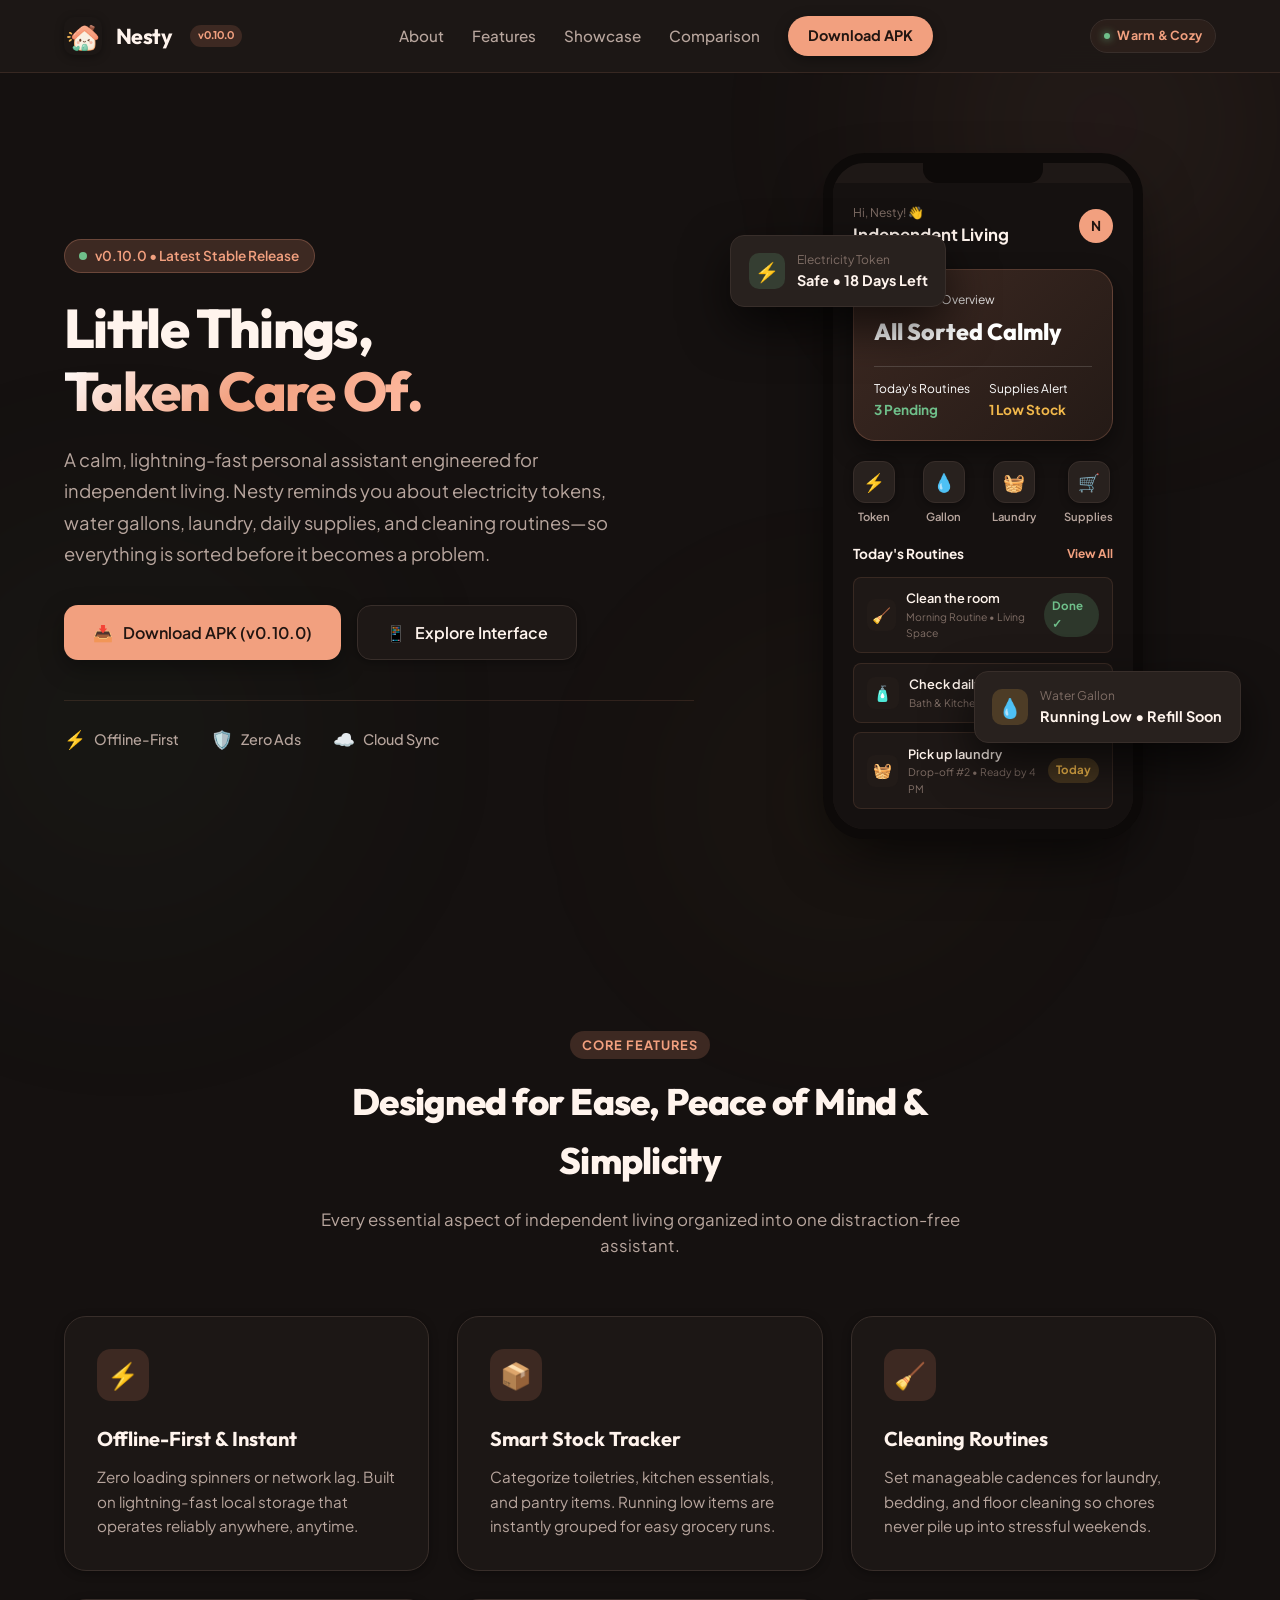
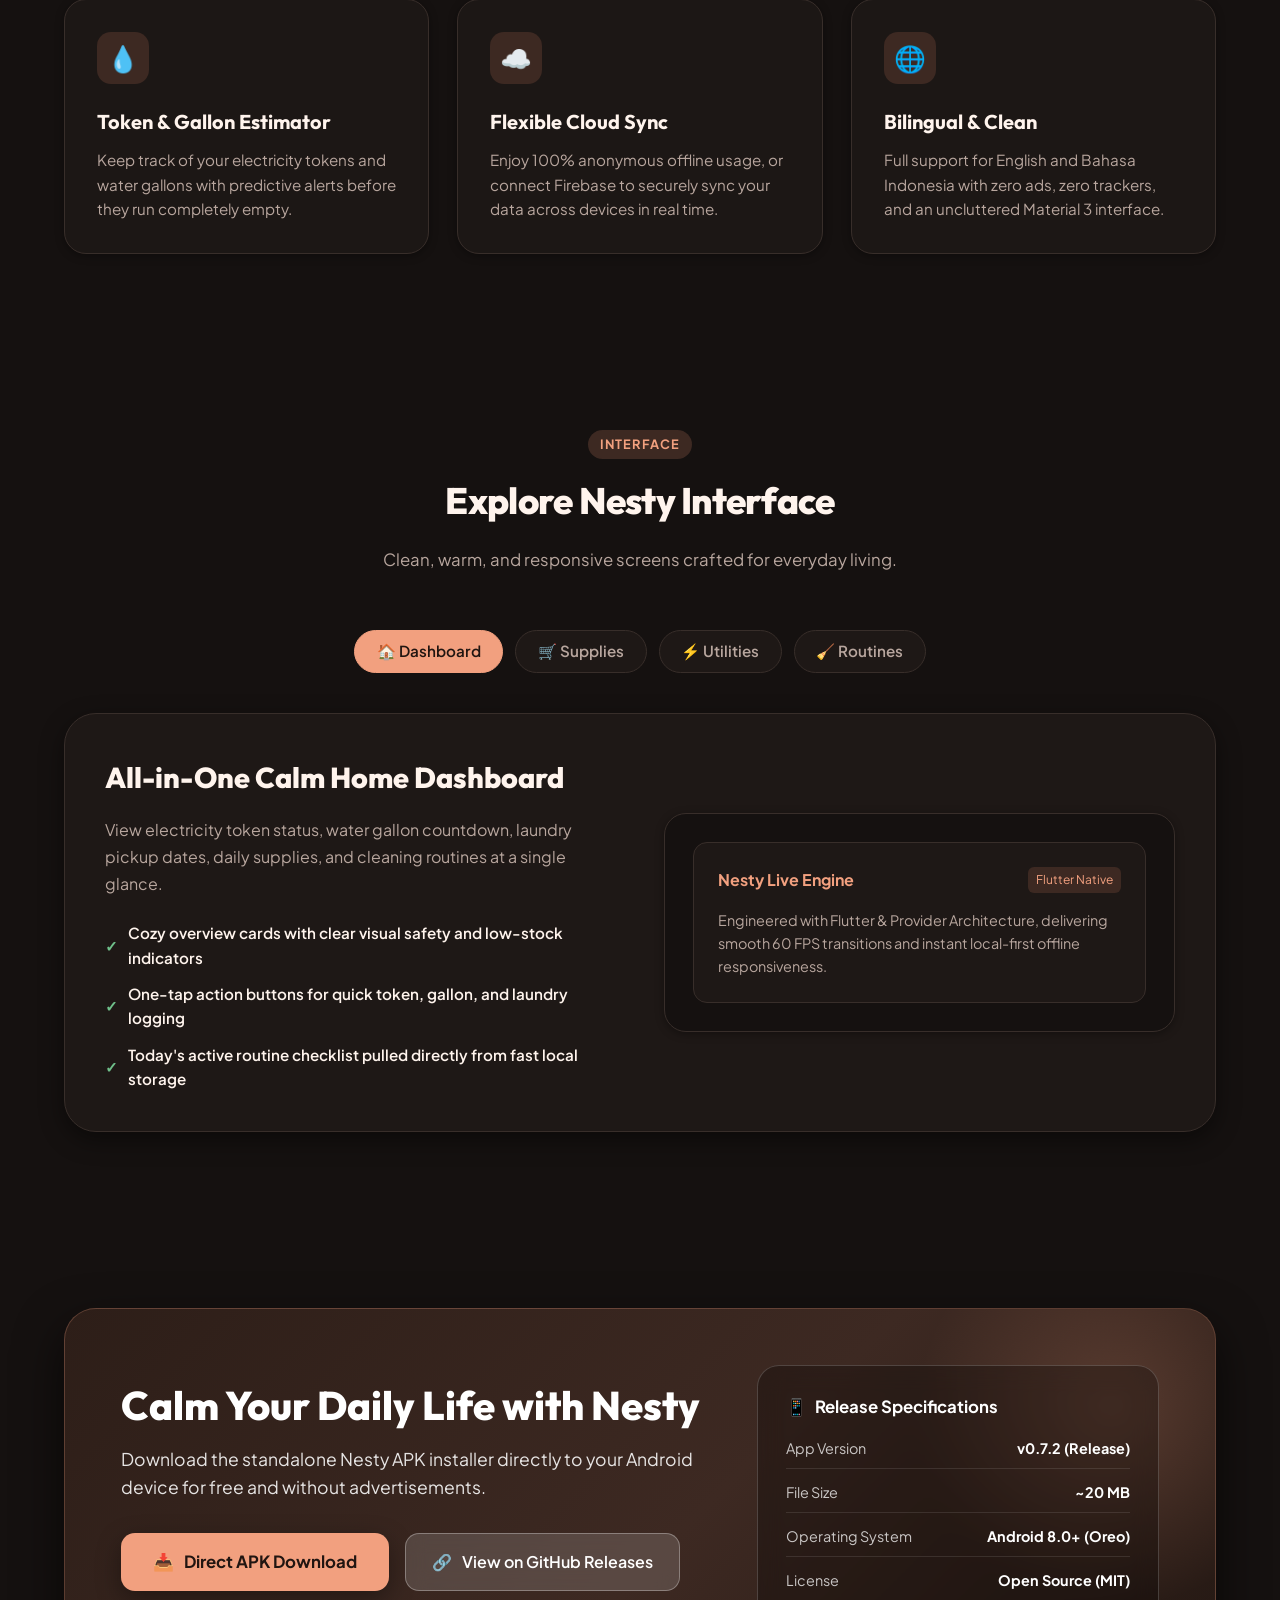
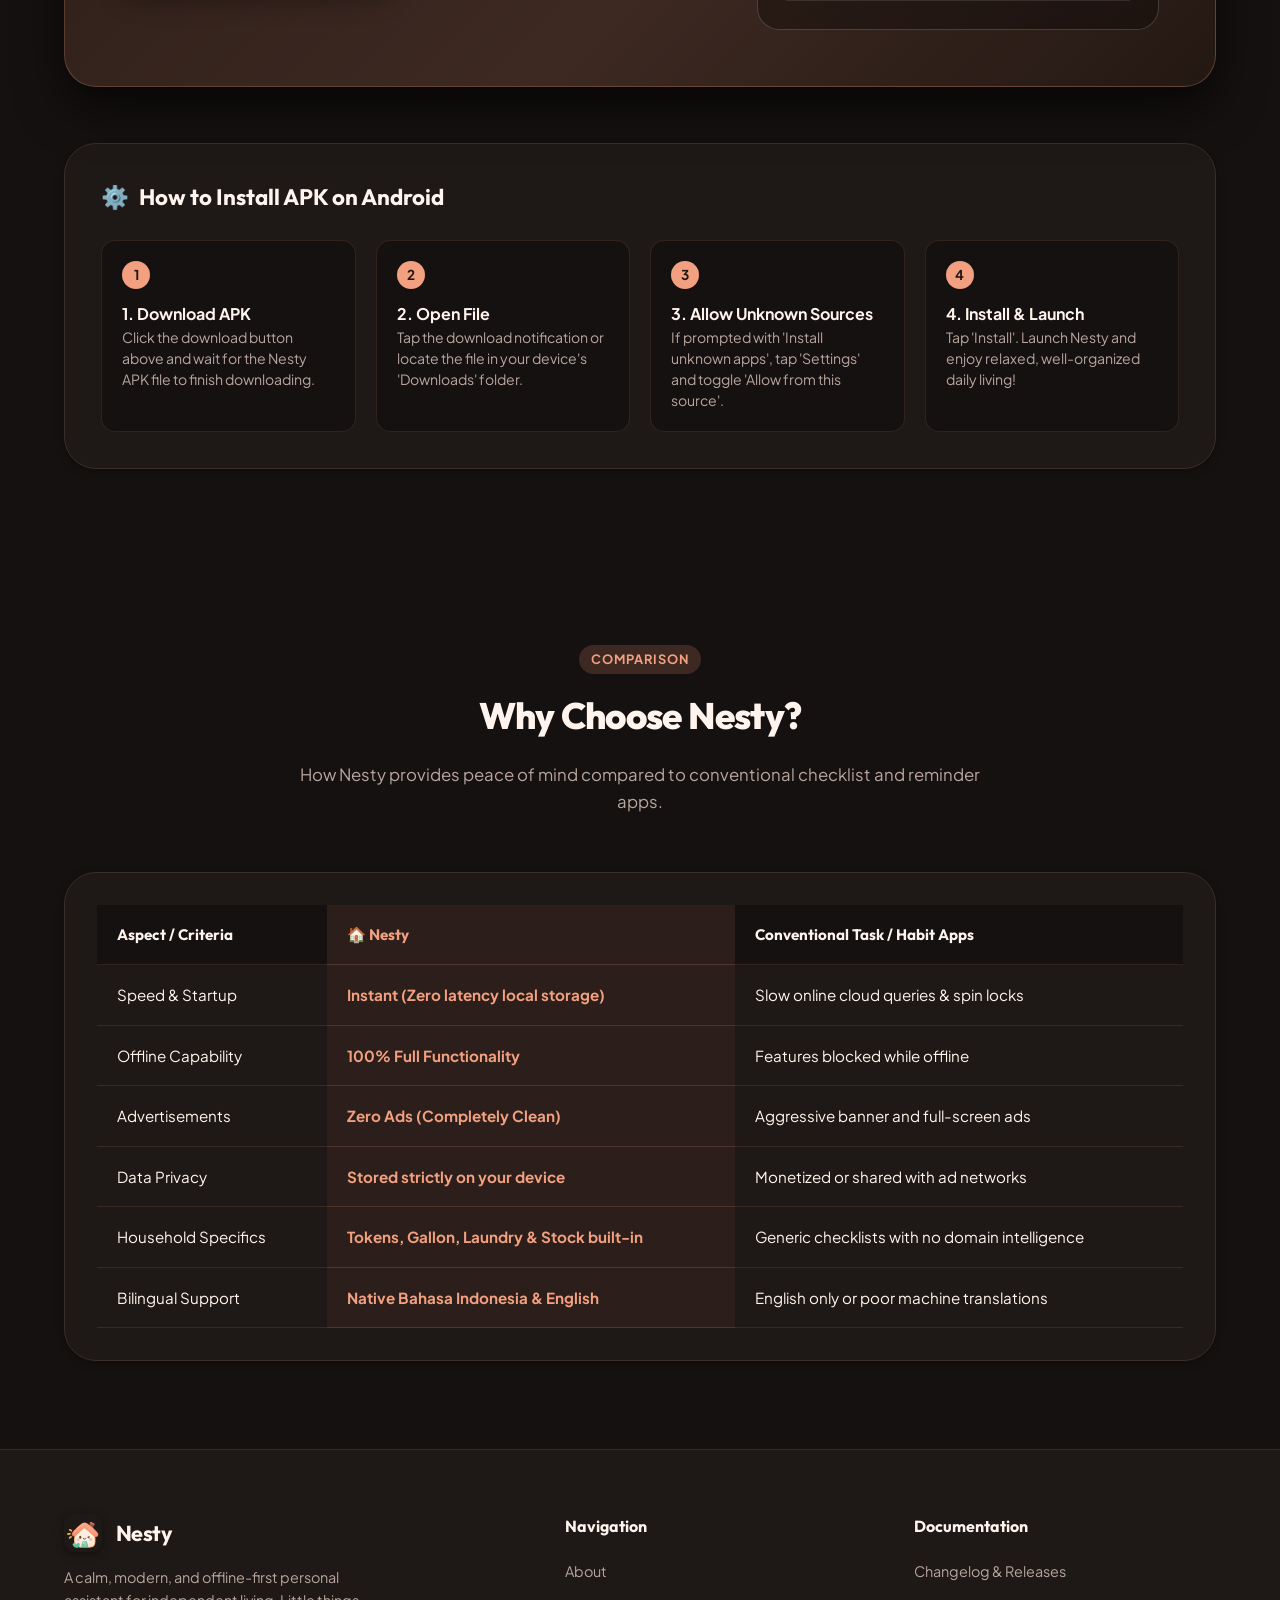
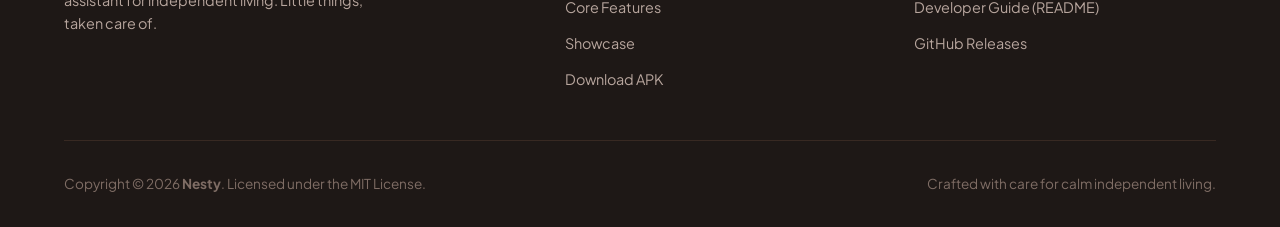
==== commit a94b78f3: "feat: v0.10.0 weekly expense view and live real-time cloud sync" ====
--- a/docs/index.html
+++ b/docs/index.html
@@ -42,7 +42,7 @@
       <a href="#" class="brand">
         <img src="images/logo.png" alt="Nesty Logo" class="brand-icon">
         <span class="brand-name">Nesty</span>
-        <span class="brand-tag app-version-tag">v0.9.0</span>
+        <span class="brand-tag app-version-tag">v0.10.0</span>
       </a>
 
       <ul class="nav-links" id="nav-links">
@@ -70,7 +70,7 @@
         <div class="hero-content">
           <div class="hero-badge">
             <span class="badge-pulse"></span>
-            <span><span class="app-version-tag">v0.9.0</span> • Latest Stable Release</span>
+            <span><span class="app-version-tag">v0.10.0</span> • Latest Stable Release</span>
           </div>
 
           <h1 class="hero-title">
@@ -85,7 +85,7 @@
           <div class="hero-actions">
             <a href="https://github.com/hyenavia/nesty/releases/latest/download/Nesty.apk" class="btn btn-primary" id="hero-cta-download">
               <span>📥</span>
-              <span id="hero-download-text">Download APK (v0.9.0)</span>
+              <span id="hero-download-text">Download APK (v0.10.0)</span>
             </a>
             <a href="#showcase" class="btn btn-secondary">
               <span>📱</span>
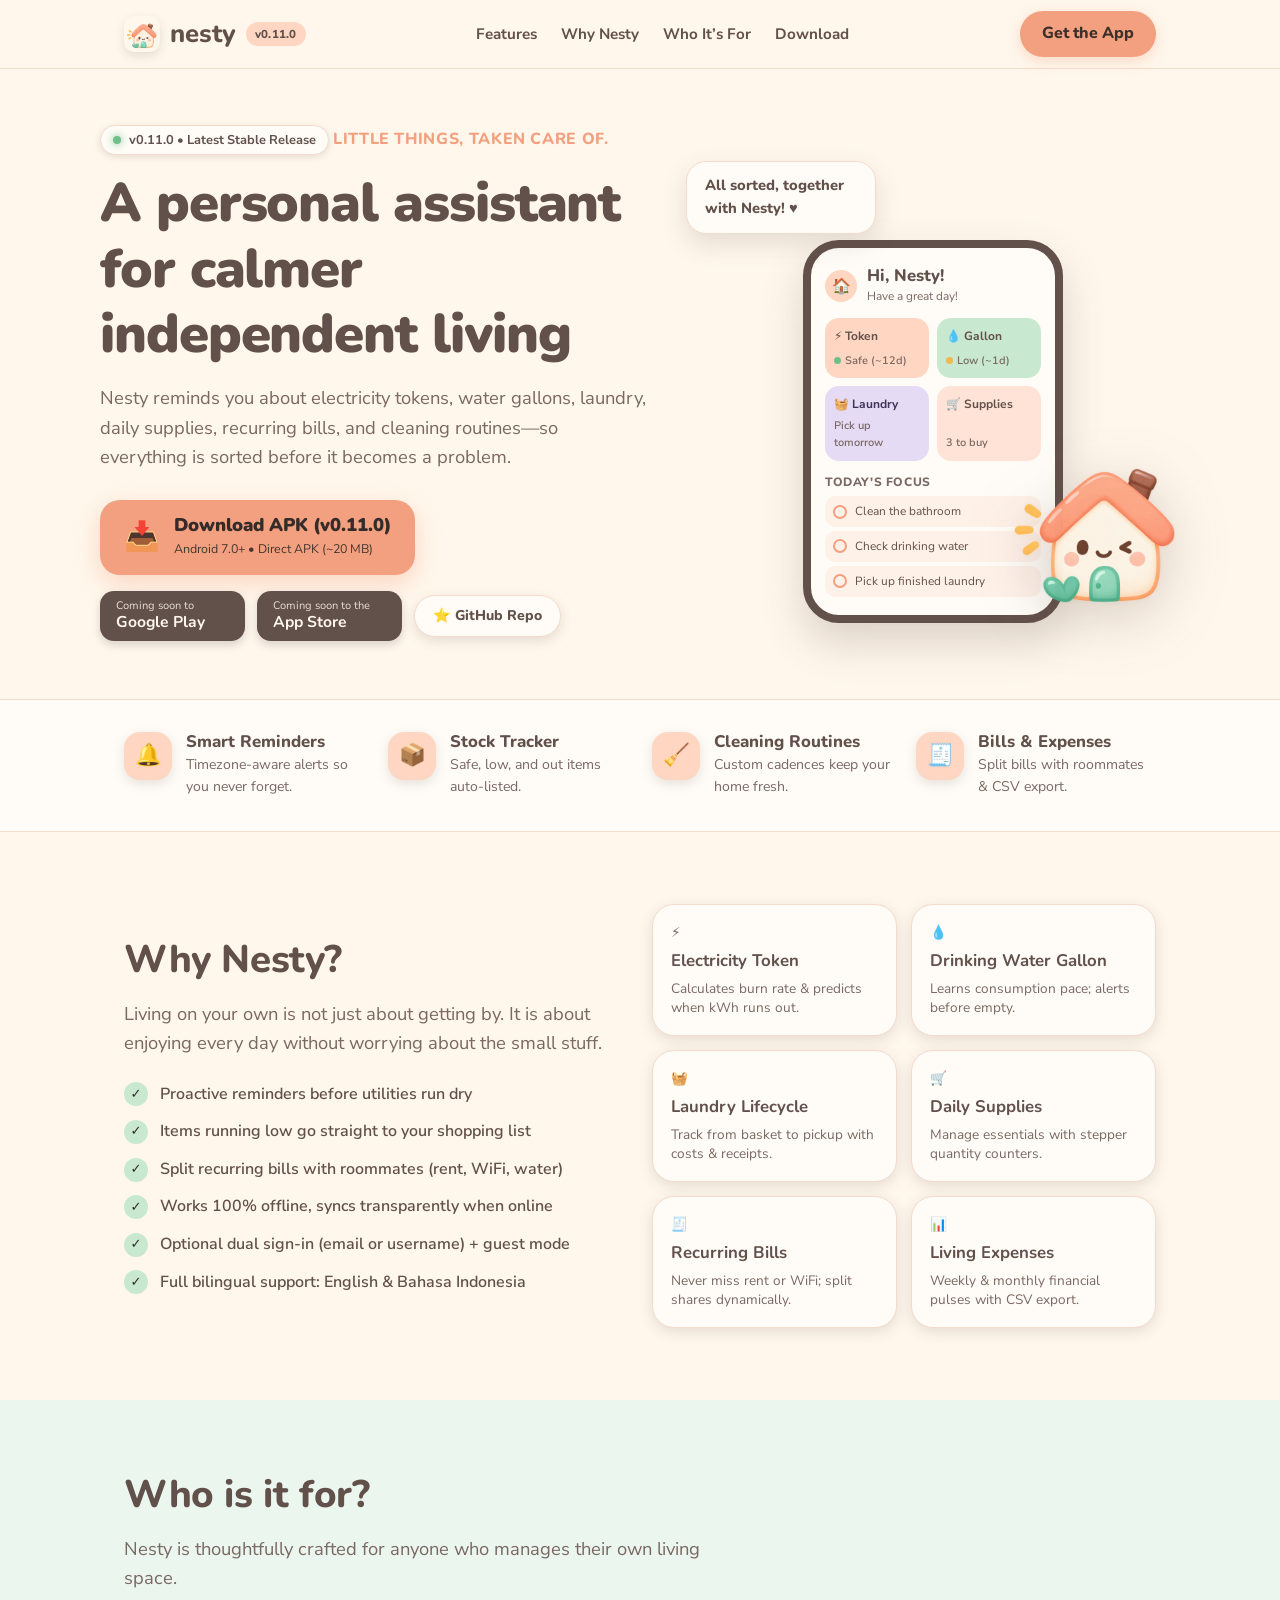
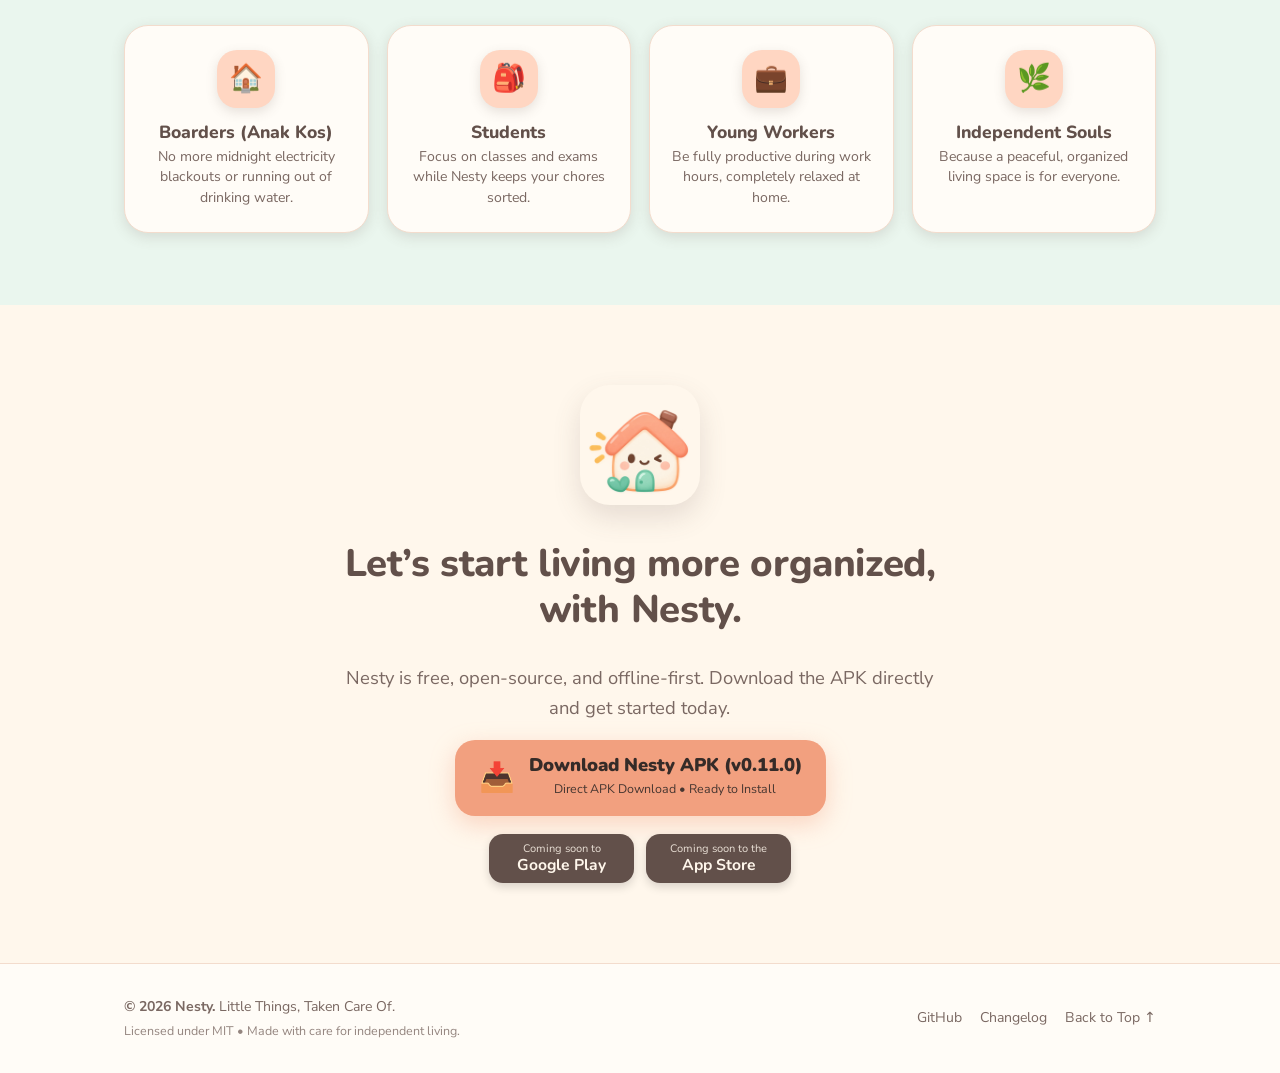
==== commit f253473f: "feat: overhaul landing page to unified cozy theme, refresh 3D mascot icons & harden security - Redes" ====
--- a/docs/index.html
+++ b/docs/index.html
@@ -1,495 +1,333 @@
 <!DOCTYPE html>
 <html lang="en">
 <head>
-  <meta charset="UTF-8">
-  <meta name="viewport" content="width=device-width, initial-scale=1.0">
-  <title>Nesty - Little Things, Taken Care Of. | Personal Assistant for Independent Living</title>
-  <meta name="description" content="A calm, modern, and offline-first personal assistant for independent living: electricity tokens, water gallon refills, laundry tracking, daily supplies, and cleaning routines.">
-  <meta name="keywords" content="Nesty, independent living, anak kost, home routines, household inventory, electricity token, water gallon tracker, laundry tracker, flutter, offline first">
+  <meta charset="utf-8">
+  <meta name="viewport" content="width=device-width, initial-scale=1, viewport-fit=cover">
+  <title>Nesty – Little Things, Taken Care Of. | Personal Assistant for Independent Living</title>
+  <meta name="description" content="Nesty is a calm, modern, and offline-first personal assistant for independent living: electricity tokens, water gallons, laundry, daily supplies, recurring bills, and cleaning routines.">
+  <meta name="keywords" content="Nesty, independent living, anak kost, home routines, household inventory, electricity token, water gallon tracker, laundry tracker, bills, expense tracker, flutter, offline first">
   <meta name="author" content="hyenavia">
 
-  <!-- Open Graph / Social Meta -->
+  <!-- Open Graph / Facebook -->
   <meta property="og:type" content="website">
-  <meta property="og:title" content="Nesty - Little Things, Taken Care Of.">
-  <meta property="og:description" content="Calm, lightning-fast personal assistant for independent living. Manage utilities, supplies, and cleaning routines before they become problems.">
+  <meta property="og:title" content="Nesty – Little Things, Taken Care Of.">
+  <meta property="og:description" content="A calm personal assistant for independent living. Manage electricity tokens, water gallons, laundry, daily supplies, and routines before they become problems.">
   <meta property="og:image" content="images/logo.png">
+
+  <!-- Twitter -->
   <meta name="twitter:card" content="summary_large_image">
-  <meta name="twitter:title" content="Nesty - Little Things, Taken Care Of.">
-  <meta name="twitter:description" content="Calm, lightning-fast personal assistant for independent living. Manage utilities, supplies, and cleaning routines before they become problems.">
+  <meta name="twitter:title" content="Nesty – Little Things, Taken Care Of.">
+  <meta name="twitter:description" content="A calm personal assistant for independent living. Manage utilities, supplies, and cleaning routines before they become emergencies.">
   <meta name="twitter:image" content="images/logo.png">
 
   <!-- Favicon -->
   <link rel="icon" type="image/png" href="images/icon.png">
 
-  <!-- Google Fonts -->
+  <!-- Google Fonts: Nunito & Nunito Sans -->
   <link rel="preconnect" href="https://fonts.googleapis.com">
   <link rel="preconnect" href="https://fonts.gstatic.com" crossorigin>
-  <link href="https://fonts.googleapis.com/css2?family=Outfit:wght@500;600;700;800&family=Plus+Jakarta+Sans:wght@400;500;600;700;800&display=swap" rel="stylesheet">
-
-  <!-- Stylesheet -->
+  <link href="https://fonts.googleapis.com/css2?family=Nunito:wght@700;800;900&family=Nunito+Sans:wght@400;600;700;800&display=swap" rel="stylesheet">
+
   <link rel="stylesheet" href="style.css">
 </head>
 <body>
 
-  <!-- Ambient Glow Effects -->
-  <div class="ambient-glow glow-1"></div>
-  <div class="ambient-glow glow-2"></div>
-  <div class="ambient-glow glow-3"></div>
-
-  <!-- Navigation Bar -->
-  <header class="navbar">
-    <div class="container nav-container">
-      <a href="#" class="brand">
-        <img src="images/logo.png" alt="Nesty Logo" class="brand-icon">
-        <span class="brand-name">Nesty</span>
-        <span class="brand-tag app-version-tag">v0.10.0</span>
+  <!-- SVG Symbol Definitions -->
+  <svg width="0" height="0" style="position:absolute" aria-hidden="true">
+    <defs>
+      <symbol id="nesty-svg" viewBox="0 0 120 120">
+        <rect x="86" y="10" width="14" height="26" rx="4" fill="#8A6E62"/>
+        <path d="M12 58 60 14l48 44-8 10-8-7v51H28V61l-8 7z" fill="#FFE9D6" stroke="#F2A07F" stroke-width="4" stroke-linejoin="round"/>
+        <path d="M6 60 60 8l54 52c4 4 0 9-5 6L60 24 11 66c-5 3-9-2-5-6z" fill="#F7B195" stroke="#F2A07F" stroke-width="3" stroke-linejoin="round"/>
+        <circle cx="46" cy="70" r="4.5" fill="#62504A"/><circle cx="74" cy="70" r="4.5" fill="#62504A"/>
+        <path d="M53 80q7 6 14 0" fill="none" stroke="#62504A" stroke-width="3.5" stroke-linecap="round"/>
+        <ellipse cx="37" cy="80" rx="6" ry="4" fill="#FFB9A0" opacity=".8"/><ellipse cx="83" cy="80" rx="6" ry="4" fill="#FFB9A0" opacity=".8"/>
+        <path d="M52 112V98a8 8 0 0 1 16 0v14z" fill="#7FCB9A"/>
+      </symbol>
+    </defs>
+  </svg>
+
+  <!-- Sticky Header -->
+  <header>
+    <div class="wrap nav">
+      <a class="brand" href="#top" aria-label="Nesty Home">
+        <img src="images/logo.png" alt="Nesty Icon" class="brand-img">
+        <span class="brand-name">nesty</span>
+        <span class="brand-tag app-version-tag">v0.11.0</span>
       </a>
 
-      <ul class="nav-links" id="nav-links">
-        <li><a href="#about" class="nav-link">About</a></li>
-        <li><a href="#features" class="nav-link">Features</a></li>
-        <li><a href="#showcase" class="nav-link">Showcase</a></li>
-        <li><a href="#comparison" class="nav-link">Comparison</a></li>
-        <li><a href="#download" class="nav-link btn-nav-download">Download APK</a></li>
-      </ul>
+      <nav id="nav-menu" aria-label="Main Navigation">
+        <ul>
+          <li><a href="#features">Features</a></li>
+          <li><a href="#why">Why Nesty</a></li>
+          <li><a href="#who">Who It’s For</a></li>
+          <li><a href="#download">Download</a></li>
+        </ul>
+      </nav>
 
       <div class="nav-actions">
-        <span class="theme-badge" title="Signature Cozy Espresso & Peach Theme">
-          <span class="badge-dot"></span>
-          <span>Warm & Cozy</span>
-        </span>
-        <button id="mobile-toggle" class="mobile-toggle" aria-label="Toggle Mobile Menu">☰</button>
+        <a class="btn" href="#download">Get the App</a>
+        <button class="mobile-toggle" id="mobile-toggle" aria-label="Open Navigation Menu">
+          <span></span>
+          <span></span>
+          <span></span>
+        </button>
       </div>
     </div>
   </header>
 
-  <main>
-    <!-- HERO SECTION -->
-    <section class="hero" id="about">
-      <div class="container hero-grid">
-        <div class="hero-content">
-          <div class="hero-badge">
-            <span class="badge-pulse"></span>
-            <span><span class="app-version-tag">v0.10.0</span> • Latest Stable Release</span>
-          </div>
-
-          <h1 class="hero-title">
-            Little Things,<br>
-            <span class="gradient-text">Taken Care Of.</span>
-          </h1>
-
-          <p class="hero-desc">
-            A calm, lightning-fast personal assistant engineered for independent living. Nesty reminds you about electricity tokens, water gallons, laundry, daily supplies, and cleaning routines—so everything is sorted before it becomes a problem.
-          </p>
-
-          <div class="hero-actions">
-            <a href="https://github.com/hyenavia/nesty/releases/latest/download/Nesty.apk" class="btn btn-primary" id="hero-cta-download">
-              <span>📥</span>
-              <span id="hero-download-text">Download APK (v0.10.0)</span>
+  <!-- Main Content -->
+  <main id="top">
+
+    <!-- Hero Section -->
+    <div class="wrap hero">
+      <div>
+        <div class="hero-badge">
+          <span class="badge-dot"></span>
+          <span><strong class="app-version-tag">v0.11.0</strong> • Latest Stable Release</span>
+        </div>
+        <p class="eyebrow">Little Things, Taken Care Of.</p>
+        <h1>A personal assistant for calmer independent living</h1>
+        <p class="lead">Nesty reminds you about electricity tokens, water gallons, laundry, daily supplies, recurring bills, and cleaning routines—so everything is sorted before it becomes a problem.</p>
+        
+        <div class="hero-cta-group" id="download">
+          <a href="https://github.com/hyenavia/nesty/releases/latest/download/Nesty.apk" class="dl-primary-card" id="hero-download-btn">
+            <span class="dl-icon">📥</span>
+            <span class="dl-text">
+              <strong id="hero-download-text">Download APK (v0.11.0)</strong>
+              <small>Android 7.0+ • Direct APK (~20 MB)</small>
+            </span>
+          </a>
+
+          <div class="stores">
+            <span class="store">
+              <small>Coming soon to</small>
+              <strong>Google Play</strong>
+            </span>
+            <span class="store">
+              <small>Coming soon to the</small>
+              <strong>App Store</strong>
+            </span>
+            <a href="https://github.com/hyenavia/nesty" target="_blank" rel="noopener noreferrer" class="btn btn-secondary" style="padding: 9px 18px; font-size: 0.88rem;">
+              <span>⭐ GitHub Repo</span>
             </a>
-            <a href="#showcase" class="btn btn-secondary">
-              <span>📱</span>
-              <span>Explore Interface</span>
-            </a>
-          </div>
-
-          <div class="hero-highlights">
-            <div class="highlight-item">
-              <span class="highlight-icon">⚡</span>
-              <span>Offline-First</span>
-            </div>
-            <div class="highlight-item">
-              <span class="highlight-icon">🛡️</span>
-              <span>Zero Ads</span>
-            </div>
-            <div class="highlight-item">
-              <span class="highlight-icon">☁️</span>
-              <span>Cloud Sync</span>
-            </div>
-          </div>
-        </div>
-
-        <!-- Phone Mockup Preview -->
-        <div class="phone-mockup-wrapper">
-          <div class="phone-card-float float-top">
-            <div class="float-icon icon-safe">⚡</div>
-            <div class="float-text">
-              <span class="float-label">Electricity Token</span>
-              <span class="float-val">Safe • 18 Days Left</span>
-            </div>
-          </div>
-
-          <div class="phone-card-float float-bottom">
-            <div class="float-icon icon-warn">💧</div>
-            <div class="float-text">
-              <span class="float-label">Water Gallon</span>
-              <span class="float-val">Running Low • Refill Soon</span>
-            </div>
-          </div>
-
-          <div class="phone-frame">
-            <div class="phone-notch"></div>
-            <div class="phone-screen">
-              <div class="screen-app-bar">
-                <div>
-                  <div class="app-user-greeting">Hi, Nesty! 👋</div>
-                  <div class="app-user-name">Independent Living</div>
-                </div>
-                <div class="app-user-avatar">N</div>
-              </div>
-
-              <!-- Status Card -->
-              <div class="screen-status-card">
-                <div class="status-card-title">Daily Home Overview</div>
-                <div class="status-card-amount">All Sorted Calmly</div>
-                <div class="status-card-stats">
-                  <div class="stat-pill">
-                    Today's Routines
-                    <span style="color: var(--income);">3 Pending</span>
-                  </div>
-                  <div class="stat-pill">
-                    Supplies Alert
-                    <span style="color: var(--warning);">1 Low Stock</span>
-                  </div>
-                </div>
-              </div>
-
-              <!-- Quick Actions -->
-              <div class="screen-quick-actions">
-                <button class="quick-action-btn">
-                  <div class="quick-action-icon">⚡</div>
-                  <span>Token</span>
-                </button>
-                <button class="quick-action-btn">
-                  <div class="quick-action-icon">💧</div>
-                  <span>Gallon</span>
-                </button>
-                <button class="quick-action-btn">
-                  <div class="quick-action-icon">🧺</div>
-                  <span>Laundry</span>
-                </button>
-                <button class="quick-action-btn">
-                  <div class="quick-action-icon">🛒</div>
-                  <span>Supplies</span>
-                </button>
-              </div>
-
-              <!-- Today's Checklist -->
-              <div class="screen-section-title">
-                <span>Today's Routines</span>
-                <a href="#showcase">View All</a>
-              </div>
-
-              <div class="mock-routine-list">
-                <div class="mock-routine-item">
-                  <div class="routine-left">
-                    <div class="routine-icon-box">🧹</div>
-                    <div>
-                      <div class="routine-name">Clean the room</div>
-                      <div class="routine-sub">Morning Routine • Living Space</div>
-                    </div>
-                  </div>
-                  <div class="routine-badge badge-done">Done ✓</div>
-                </div>
-
-                <div class="mock-routine-item">
-                  <div class="routine-left">
-                    <div class="routine-icon-box">🧴</div>
-                    <div>
-                      <div class="routine-name">Check daily supplies</div>
-                      <div class="routine-sub">Bath & Kitchen • 1 item low</div>
-                    </div>
-                  </div>
-                  <div class="routine-badge badge-pending">Due</div>
-                </div>
-
-                <div class="mock-routine-item">
-                  <div class="routine-left">
-                    <div class="routine-icon-box">🧺</div>
-                    <div>
-                      <div class="routine-name">Pick up laundry</div>
-                      <div class="routine-sub">Drop-off #2 • Ready by 4 PM</div>
-                    </div>
-                  </div>
-                  <div class="routine-badge badge-pending">Today</div>
-                </div>
-              </div>
-            </div>
+          </div>
+        </div>
+      </div>
+
+      <!-- Hero Phone & Mascot Stage -->
+      <div class="stage">
+        <div class="bubble">All sorted, together with Nesty! ♥</div>
+        
+        <div class="phone" role="img" aria-label="Preview of the Nesty home screen">
+          <div class="phone-header">
+            <div class="phone-avatar">🏠</div>
+            <div>
+              <h3>Hi, Nesty!</h3>
+              <p>Have a great day!</p>
+            </div>
+          </div>
+
+          <div class="tiles">
+            <div class="tile">
+              <span>⚡ Token</span>
+              <em><span class="dot"></span>Safe (~12d)</em>
+            </div>
+            <div class="tile">
+              <span>💧 Gallon</span>
+              <em><span class="dot low"></span>Low (~1d)</em>
+            </div>
+            <div class="tile">
+              <span>🧺 Laundry</span>
+              <em>Pick up tomorrow</em>
+            </div>
+            <div class="tile">
+              <span>🛒 Supplies</span>
+              <em>3 to buy</em>
+            </div>
+          </div>
+
+          <div class="today-header">Today's Focus</div>
+          <div class="todo-list">
+            <div class="todo" onclick="this.classList.toggle('done')">
+              <i></i><span>Clean the bathroom</span>
+            </div>
+            <div class="todo" onclick="this.classList.toggle('done')">
+              <i></i><span>Check drinking water</span>
+            </div>
+            <div class="todo" onclick="this.classList.toggle('done')">
+              <i></i><span>Pick up finished laundry</span>
+            </div>
+          </div>
+        </div>
+
+        <img src="images/logo.png" alt="Nesty Mascot" class="mascot-hero">
+      </div>
+    </div>
+
+    <!-- Quick Features Strip -->
+    <div class="strip" id="features">
+      <div class="wrap">
+        <div class="feat">
+          <span class="ico" aria-hidden="true">🔔</span>
+          <div>
+            <h3>Smart Reminders</h3>
+            <p>Timezone-aware alerts so you never forget.</p>
+          </div>
+        </div>
+        <div class="feat">
+          <span class="ico" aria-hidden="true">📦</span>
+          <div>
+            <h3>Stock Tracker</h3>
+            <p>Safe, low, and out items auto-listed.</p>
+          </div>
+        </div>
+        <div class="feat">
+          <span class="ico" aria-hidden="true">🧹</span>
+          <div>
+            <h3>Cleaning Routines</h3>
+            <p>Custom cadences keep your home fresh.</p>
+          </div>
+        </div>
+        <div class="feat">
+          <span class="ico" aria-hidden="true">🧾</span>
+          <div>
+            <h3>Bills & Expenses</h3>
+            <p>Split bills with roommates & CSV export.</p>
+          </div>
+        </div>
+      </div>
+    </div>
+
+    <!-- Why Nesty Section -->
+    <section id="why">
+      <div class="wrap why">
+        <div>
+          <h2>Why Nesty?</h2>
+          <p class="lead" style="margin-bottom:0">Living on your own is not just about getting by. It is about enjoying every day without worrying about the small stuff.</p>
+          
+          <ul class="checks">
+            <li>Proactive reminders before utilities run dry</li>
+            <li>Items running low go straight to your shopping list</li>
+            <li>Split recurring bills with roommates (rent, WiFi, water)</li>
+            <li>Works 100% offline, syncs transparently when online</li>
+            <li>Optional dual sign-in (email or username) + guest mode</li>
+            <li>Full bilingual support: English & Bahasa Indonesia</li>
+          </ul>
+        </div>
+
+        <div class="modules">
+          <div class="mod">
+            <span class="mod-icon">⚡</span>
+            <b>Electricity Token</b>
+            <span>Calculates burn rate & predicts when kWh runs out.</span>
+          </div>
+          <div class="mod">
+            <span class="mod-icon">💧</span>
+            <b>Drinking Water Gallon</b>
+            <span>Learns consumption pace; alerts before empty.</span>
+          </div>
+          <div class="mod">
+            <span class="mod-icon">🧺</span>
+            <b>Laundry Lifecycle</b>
+            <span>Track from basket to pickup with costs & receipts.</span>
+          </div>
+          <div class="mod">
+            <span class="mod-icon">🛒</span>
+            <b>Daily Supplies</b>
+            <span>Manage essentials with stepper quantity counters.</span>
+          </div>
+          <div class="mod">
+            <span class="mod-icon">🧾</span>
+            <b>Recurring Bills</b>
+            <span>Never miss rent or WiFi; split shares dynamically.</span>
+          </div>
+          <div class="mod">
+            <span class="mod-icon">📊</span>
+            <b>Living Expenses</b>
+            <span>Weekly & monthly financial pulses with CSV export.</span>
           </div>
         </div>
       </div>
     </section>
 
-    <!-- CORE FEATURES SECTION -->
-    <section class="features-section" id="features">
-      <div class="container">
-        <div class="section-header">
-          <span class="section-tag">Core Features</span>
-          <h2 class="section-title">Designed for Ease, Peace of Mind & Simplicity</h2>
-          <p class="section-desc">Every essential aspect of independent living organized into one distraction-free assistant.</p>
-        </div>
-
-        <div class="features-grid">
-          <div class="feature-card">
-            <div class="feature-icon-wrapper">⚡</div>
-            <h3 class="feature-title">Offline-First & Instant</h3>
-            <p class="feature-text">Zero loading spinners or network lag. Built on lightning-fast local storage that operates reliably anywhere, anytime.</p>
-          </div>
-
-          <div class="feature-card">
-            <div class="feature-icon-wrapper">📦</div>
-            <h3 class="feature-title">Smart Stock Tracker</h3>
-            <p class="feature-text">Categorize toiletries, kitchen essentials, and pantry items. Running low items are instantly grouped for easy grocery runs.</p>
-          </div>
-
-          <div class="feature-card">
-            <div class="feature-icon-wrapper">🧹</div>
-            <h3 class="feature-title">Cleaning Routines</h3>
-            <p class="feature-text">Set manageable cadences for laundry, bedding, and floor cleaning so chores never pile up into stressful weekends.</p>
-          </div>
-
-          <div class="feature-card">
-            <div class="feature-icon-wrapper">💧</div>
-            <h3 class="feature-title">Token & Gallon Estimator</h3>
-            <p class="feature-text">Keep track of your electricity tokens and water gallons with predictive alerts before they run completely empty.</p>
-          </div>
-
-          <div class="feature-card">
-            <div class="feature-icon-wrapper">☁️</div>
-            <h3 class="feature-title">Flexible Cloud Sync</h3>
-            <p class="feature-text">Enjoy 100% anonymous offline usage, or connect Firebase to securely sync your data across devices in real time.</p>
-          </div>
-
-          <div class="feature-card">
-            <div class="feature-icon-wrapper">🌐</div>
-            <h3 class="feature-title">Bilingual & Clean</h3>
-            <p class="feature-text">Full support for English and Bahasa Indonesia with zero ads, zero trackers, and an uncluttered Material 3 interface.</p>
+    <!-- Who Is It For Section -->
+    <section class="who" id="who">
+      <div class="wrap">
+        <h2>Who is it for?</h2>
+        <p class="lead" style="margin-bottom:0">Nesty is thoughtfully crafted for anyone who manages their own living space.</p>
+        
+        <div class="people">
+          <div class="person">
+            <span class="ico" aria-hidden="true">🏠</span>
+            <h3>Boarders (Anak Kos)</h3>
+            <p>No more midnight electricity blackouts or running out of drinking water.</p>
+          </div>
+          <div class="person">
+            <span class="ico" aria-hidden="true">🎒</span>
+            <h3>Students</h3>
+            <p>Focus on classes and exams while Nesty keeps your chores sorted.</p>
+          </div>
+          <div class="person">
+            <span class="ico" aria-hidden="true">💼</span>
+            <h3>Young Workers</h3>
+            <p>Be fully productive during work hours, completely relaxed at home.</p>
+          </div>
+          <div class="person">
+            <span class="ico" aria-hidden="true">🌿</span>
+            <h3>Independent Souls</h3>
+            <p>Because a peaceful, organized living space is for everyone.</p>
           </div>
         </div>
       </div>
     </section>
 
-    <!-- SHOWCASE SECTION -->
-    <section class="showcase-section" id="showcase">
-      <div class="container">
-        <div class="section-header">
-          <span class="section-tag">Interface</span>
-          <h2 class="section-title">Explore Nesty Interface</h2>
-          <p class="section-desc">Clean, warm, and responsive screens crafted for everyday living.</p>
-        </div>
-
-        <div class="showcase-tabs">
-          <button class="showcase-tab-btn active" data-tab="beranda">🏠 Dashboard</button>
-          <button class="showcase-tab-btn" data-tab="supplies">🛒 Supplies</button>
-          <button class="showcase-tab-btn" data-tab="utilities">⚡ Utilities</button>
-          <button class="showcase-tab-btn" data-tab="routines">🧹 Routines</button>
-        </div>
-
-        <div class="showcase-content-card">
-          <div class="showcase-desc-box">
-            <h3 class="showcase-desc-title" id="showcase-title">All-in-One Calm Home Dashboard</h3>
-            <p class="showcase-desc-text" id="showcase-desc">View electricity token status, water gallon countdown, laundry pickup dates, daily supplies, and cleaning routines at a single glance.</p>
-            <ul class="showcase-feature-list" id="showcase-bullets">
-              <li><span class="check-icon">✓</span> Cozy overview cards with clear visual safety and low-stock indicators</li>
-              <li><span class="check-icon">✓</span> One-tap action buttons for quick token, gallon, and laundry logging</li>
-              <li><span class="check-icon">✓</span> Today's active routine checklist pulled directly from fast local storage</li>
-            </ul>
-          </div>
-
-          <div class="showcase-visual-preview">
-            <div style="background: var(--bg-surface); padding: 1.5rem; border-radius: var(--radius-md); border: 1px solid var(--border);">
-              <div style="display: flex; justify-content: space-between; align-items: center; margin-bottom: 1rem;">
-                <span style="font-weight: 700; color: var(--primary);">Nesty Live Engine</span>
-                <span style="font-size: 0.75rem; background: var(--primary-container); color: var(--primary); padding: 0.2rem 0.5rem; border-radius: 6px;">Flutter Native</span>
-              </div>
-              <p style="font-size: 0.9rem; color: var(--text-muted); line-height: 1.6;">
-                Engineered with Flutter & Provider Architecture, delivering smooth 60 FPS transitions and instant local-first offline responsiveness.
-              </p>
-            </div>
-          </div>
+    <!-- Final Call to Action -->
+    <section class="cta">
+      <div class="wrap cta-actions">
+        <img src="images/logo.png" alt="Nesty Mascot" class="cta-mascot">
+        <h2>Let’s start living more organized, with Nesty.</h2>
+        <p class="lead" style="margin: 0 auto;">Nesty is free, open-source, and offline-first. Download the APK directly and get started today.</p>
+        
+        <a href="https://github.com/hyenavia/nesty/releases/latest/download/Nesty.apk" class="dl-primary-card">
+          <span class="dl-icon">📥</span>
+          <span class="dl-text">
+            <strong>Download Nesty APK (<span class="app-version-tag">v0.11.0</span>)</strong>
+            <small>Direct APK Download • Ready to Install</small>
+          </span>
+        </a>
+
+        <div class="stores">
+          <span class="store">
+            <small>Coming soon to</small>
+            <strong>Google Play</strong>
+          </span>
+          <span class="store">
+            <small>Coming soon to the</small>
+            <strong>App Store</strong>
+          </span>
         </div>
       </div>
     </section>
 
-    <!-- DOWNLOAD SECTION -->
-    <section class="download-section" id="download">
-      <div class="container">
-        <div class="download-card-wrapper">
-          <div class="download-content">
-            <div>
-              <h2 class="download-title">Calm Your Daily Life with Nesty</h2>
-              <p class="download-subtitle">Download the standalone Nesty APK installer directly to your Android device for free and without advertisements.</p>
-
-              <div class="download-cta-group">
-                <a href="https://github.com/hyenavia/nesty/releases/latest/download/Nesty.apk" class="btn-download-main" id="btn-download-apk" target="_blank" rel="noopener">
-                  <span>📥</span>
-                  <span>Direct APK Download</span>
-                </a>
-                <a href="https://github.com/hyenavia/nesty/releases" class="btn-github-release" target="_blank" rel="noopener">
-                  <span>🔗</span>
-                  <span>View on GitHub Releases</span>
-                </a>
-              </div>
-            </div>
-
-            <!-- Specs Card -->
-            <div class="download-specs-card">
-              <div class="specs-title">
-                <span>📱</span>
-                <span>Release Specifications</span>
-              </div>
-              <div class="specs-list">
-                <div class="specs-item">
-                  <span class="specs-label">App Version</span>
-                  <span class="specs-val" id="specs-version-val">v0.7.2 (Release)</span>
-                </div>
-                <div class="specs-item">
-                  <span class="specs-label">File Size</span>
-                  <span class="specs-val">~20 MB</span>
-                </div>
-                <div class="specs-item">
-                  <span class="specs-label">Operating System</span>
-                  <span class="specs-val">Android 8.0+ (Oreo)</span>
-                </div>
-                <div class="specs-item">
-                  <span class="specs-label">License</span>
-                  <span class="specs-val">Open Source (MIT)</span>
-                </div>
-              </div>
-            </div>
-          </div>
-        </div>
-
-        <!-- Android Install Guide -->
-        <div class="install-guide-box">
-          <h3 class="install-guide-title">
-            <span>⚙️</span>
-            <span>How to Install APK on Android</span>
-          </h3>
-          <div class="install-steps">
-            <div class="install-step-card">
-              <div class="step-num">1</div>
-              <strong>1. Download APK</strong>
-              <p class="step-text">Click the download button above and wait for the Nesty APK file to finish downloading.</p>
-            </div>
-            <div class="install-step-card">
-              <div class="step-num">2</div>
-              <strong>2. Open File</strong>
-              <p class="step-text">Tap the download notification or locate the file in your device's 'Downloads' folder.</p>
-            </div>
-            <div class="install-step-card">
-              <div class="step-num">3</div>
-              <strong>3. Allow Unknown Sources</strong>
-              <p class="step-text">If prompted with 'Install unknown apps', tap 'Settings' and toggle 'Allow from this source'.</p>
-            </div>
-            <div class="install-step-card">
-              <div class="step-num">4</div>
-              <strong>4. Install & Launch</strong>
-              <p class="step-text">Tap 'Install'. Launch Nesty and enjoy relaxed, well-organized daily living!</p>
-            </div>
-          </div>
-        </div>
-      </div>
-    </section>
-
-    <!-- COMPARISON SECTION -->
-    <section class="comparison-section" id="comparison">
-      <div class="container">
-        <div class="section-header">
-          <span class="section-tag">Comparison</span>
-          <h2 class="section-title">Why Choose Nesty?</h2>
-          <p class="section-desc">How Nesty provides peace of mind compared to conventional checklist and reminder apps.</p>
-        </div>
-
-        <div class="comparison-table-wrapper">
-          <table class="comp-table">
-            <thead>
-              <tr>
-                <th>Aspect / Criteria</th>
-                <th class="highlight-col">🏠 Nesty</th>
-                <th>Conventional Task / Habit Apps</th>
-              </tr>
-            </thead>
-            <tbody>
-              <tr>
-                <td>Speed & Startup</td>
-                <td class="highlight-col">Instant (Zero latency local storage)</td>
-                <td>Slow online cloud queries & spin locks</td>
-              </tr>
-              <tr>
-                <td>Offline Capability</td>
-                <td class="highlight-col">100% Full Functionality</td>
-                <td>Features blocked while offline</td>
-              </tr>
-              <tr>
-                <td>Advertisements</td>
-                <td class="highlight-col">Zero Ads (Completely Clean)</td>
-                <td>Aggressive banner and full-screen ads</td>
-              </tr>
-              <tr>
-                <td>Data Privacy</td>
-                <td class="highlight-col">Stored strictly on your device</td>
-                <td>Monetized or shared with ad networks</td>
-              </tr>
-              <tr>
-                <td>Household Specifics</td>
-                <td class="highlight-col">Tokens, Gallon, Laundry & Stock built-in</td>
-                <td>Generic checklists with no domain intelligence</td>
-              </tr>
-              <tr>
-                <td>Bilingual Support</td>
-                <td class="highlight-col">Native Bahasa Indonesia & English</td>
-                <td>English only or poor machine translations</td>
-              </tr>
-            </tbody>
-          </table>
-        </div>
-      </div>
-    </section>
   </main>
 
-  <!-- FOOTER -->
-  <footer class="footer">
-    <div class="container">
-      <div class="footer-top">
-        <div>
-          <a href="#" class="brand">
-            <img src="images/logo.png" alt="Nesty Logo" class="brand-icon">
-            <span class="brand-name">Nesty</span>
-          </a>
-          <p class="footer-brand-desc">
-            A calm, modern, and offline-first personal assistant for independent living. Little things, taken care of.
-          </p>
-        </div>
-
-        <div>
-          <div class="footer-col-title">Navigation</div>
-          <ul class="footer-nav-list">
-            <li><a href="#about" class="footer-nav-link">About</a></li>
-            <li><a href="#features" class="footer-nav-link">Core Features</a></li>
-            <li><a href="#showcase" class="footer-nav-link">Showcase</a></li>
-            <li><a href="#download" class="footer-nav-link">Download APK</a></li>
-          </ul>
-        </div>
-
-        <div>
-          <div class="footer-col-title">Documentation</div>
-          <ul class="footer-nav-list">
-            <li><a href="https://github.com/hyenavia/nesty/blob/main/CHANGELOG.md" class="footer-nav-link" target="_blank" rel="noopener">Changelog & Releases</a></li>
-            <li><a href="https://github.com/hyenavia/nesty/blob/main/README.md" class="footer-nav-link" target="_blank" rel="noopener">Developer Guide (README)</a></li>
-            <li><a href="https://github.com/hyenavia/nesty/releases" class="footer-nav-link" target="_blank" rel="noopener">GitHub Releases</a></li>
-          </ul>
-        </div>
-      </div>
-
-      <div class="footer-bottom">
-        <div>Copyright &copy; 2026 <strong>Nesty</strong>. Licensed under the MIT License.</div>
-        <div>Crafted with care for calm independent living.</div>
+  <!-- Footer -->
+  <footer>
+    <div class="wrap">
+      <div>
+        <strong>© 2026 Nesty.</strong> Little Things, Taken Care Of.
+        <div style="font-size: 0.78rem; opacity: 0.8; margin-top: 2px;">Licensed under MIT • Made with care for independent living.</div>
+      </div>
+
+      <div class="footer-links">
+        <a href="https://github.com/hyenavia/nesty" target="_blank" rel="noopener noreferrer">GitHub</a>
+        <a href="https://github.com/hyenavia/nesty/releases" target="_blank" rel="noopener noreferrer">Changelog</a>
+        <a href="#top">Back to Top ↑</a>
       </div>
     </div>
   </footer>
 
-  <!-- Scripts -->
   <script src="script.js"></script>
 </body>
 </html>
--- a/docs/style.css
+++ b/docs/style.css
@@ -1,81 +1,51 @@
 /* ==========================================================================
-   Nesty - Design System & Modern Aesthetics
-   Signature Warm Espresso & Peach (Unified Theme)
+   Nesty — Landing Page Stylesheet
+   Signature Warm Espresso & Cozy Peach Theme (Unified Single Theme)
    ========================================================================== */
 
-:root, [data-theme="signature"], [data-theme="dark"] {
-  /* Color Palette - Signature Warm Espresso, Cozy Peach & Fresh Mint */
-  --primary: #F2A07F;                 /* Signature Cozy Peach Accent */
-  --primary-hover: #FFAF91;           /* Hover Peach */
-  --primary-light: #3D2922;           /* Warm Terracotta Container */
-  --primary-container: #3D2922;       /* Warm Terracotta Container */
-  --on-primary: #211511;              /* Espresso Charcoal contrast on peach */
-  
-  --secondary: #352B28;               /* Deep Espresso */
-  --secondary-light: #221B18;         /* Velvet Deep Espresso */
-  --secondary-dark: #F2A07F;          /* Peach Highlight */
-  
-  --accent: #6FBF8A;                  /* Fresh Botanical Mint */
-  --income: #6FBF8A;                  /* Fresh Mint (Safe) */
-  --expense: #E56B55;                 /* Warm Coral */
-  --warning: #F2B84B;                 /* Warm Amber (Low Stock) */
-  
-  --bg-page: #151110;                 /* Deep Espresso Page Background */
-  --bg-surface: #1E1816;              /* Velvet Deep Espresso Surface */
-  --bg-surface-elevated: #28211E;     /* Elevated Container */
-  --bg-card: rgba(30, 24, 22, 0.92);  /* Velvet Espresso Glassmorphism */
-  
-  --border: #382E2A;                  /* Subtle Warm Border */
-  --border-subtle: rgba(242, 160, 127, 0.12);
-  --border-focus: rgba(242, 160, 127, 0.45);
-  
-  --text-main: #FFF4ED;               /* Off-white Cozy Cream */
-  --text-muted: #B8A69E;              /* Soft Warm Muted */
-  --text-subtle: #7F6D65;             /* Deep Muted */
-  --text-inverse: #151110;
-
-  --shadow-sm: 0 2px 8px rgba(0, 0, 0, 0.35);
-  --shadow-md: 0 8px 24px rgba(0, 0, 0, 0.45);
-  --shadow-lg: 0 20px 48px rgba(0, 0, 0, 0.65);
-  --shadow-glow: 0 0 36px rgba(242, 160, 127, 0.2);
-
-  --radius-sm: 8px;
-  --radius-md: 14px;
-  --radius-lg: 22px;
-  --radius-xl: 32px;
-  --radius-full: 9999px;
-
-  --transition-fast: 0.18s ease;
-  --transition-normal: 0.28s cubic-bezier(0.4, 0, 0.2, 1);
-  --transition-slow: 0.45s cubic-bezier(0.16, 1, 0.3, 1);
-
-  --font-body: 'Plus Jakarta Sans', -apple-system, BlinkMacSystemFont, 'Segoe UI', Roboto, sans-serif;
-  --font-display: 'Outfit', 'Plus Jakarta Sans', sans-serif;
-}
-
-/* ==========================================================================
-   Base & Resets
-   ========================================================================== */
+:root {
+  --bg: #FFF7EC;
+  --surface: #FFFCF7;
+  --band: #EAF6EE;
+  --text: #62504A;
+  --muted: #7A6862;
+  --peach: #FFD6C2;
+  --accent: #F2A07F;
+  --accent-hover: #E58D6A;
+  --mint: #C8E8D0;
+  --safe: #6FBF8A;
+  --low: #F2B84B;
+  --out: #E5675D;
+  --line: #F3DCCD;
+  --header-bg: rgba(255, 247, 236, 0.94);
+  --phone-border: #62504A;
+  --shadow: rgba(98, 80, 74, 0.16);
+  --shadow-lg: 0 20px 40px rgba(98, 80, 74, 0.22);
+}
 
 *, *::before, *::after {
   box-sizing: border-box;
-  margin: 0;
-  padding: 0;
 }
 
 html {
   scroll-behavior: smooth;
-  font-size: 16px;
+  scroll-padding-top: 80px;
 }
 
 body {
-  font-family: var(--font-body);
-  background-color: var(--bg-page);
-  color: var(--text-main);
+  margin: 0;
+  background: var(--bg);
+  color: var(--text);
+  font-family: "Nunito Sans", system-ui, -apple-system, sans-serif;
   line-height: 1.6;
-  overflow-x: hidden;
-  transition: background-color var(--transition-normal), color var(--transition-normal);
   -webkit-font-smoothing: antialiased;
+}
+
+h1, h2, h3, .brand-name {
+  font-family: "Nunito", system-ui, sans-serif;
+  font-weight: 800;
+  line-height: 1.2;
+  margin: 0;
 }
 
 a {
@@ -83,1110 +53,752 @@
   text-decoration: none;
 }
 
-img {
-  max-width: 100%;
-  display: block;
-}
-
-button, input, select {
-  font-family: inherit;
-}
-
-/* ==========================================================================
-   Ambient Glow Effects
-   ========================================================================== */
-
-.ambient-glow {
-  position: fixed;
-  border-radius: 50%;
-  filter: blur(120px);
-  pointer-events: none;
-  z-index: 0;
-  opacity: 0.38;
-  transition: opacity var(--transition-normal);
-}
-
-.glow-1 {
-  top: -150px;
-  right: -100px;
-  width: 550px;
-  height: 550px;
-  background: radial-gradient(circle, rgba(242, 160, 127, 0.35) 0%, rgba(21, 17, 16, 0) 70%);
-}
-
-.glow-2 {
-  top: 45%;
-  left: -200px;
-  width: 650px;
-  height: 650px;
-  background: radial-gradient(circle, rgba(111, 191, 138, 0.16) 0%, rgba(21, 17, 16, 0) 70%);
-}
-
-.glow-3 {
-  bottom: -150px;
-  right: 15%;
-  width: 500px;
-  height: 500px;
-  background: radial-gradient(circle, rgba(242, 184, 75, 0.14) 0%, rgba(21, 17, 16, 0) 70%);
-}
-
-/* ==========================================================================
-   Layout Containers
-   ========================================================================== */
-
-.container {
-  width: 100%;
-  max-width: 1200px;
+.wrap {
+  max-width: 1080px;
   margin: 0 auto;
-  padding: 0 1.5rem;
-  position: relative;
-  z-index: 1;
-}
-
-section {
-  padding: 5.5rem 0;
-  position: relative;
-}
-
-/* ==========================================================================
-   Header & Navbar
-   ========================================================================== */
-
-.navbar {
+  padding: 0 24px;
+}
+
+/* ------------------------------------------------------------ Header */
+header {
   position: sticky;
   top: 0;
   z-index: 100;
-  background: var(--bg-card);
-  backdrop-filter: blur(16px);
-  -webkit-backdrop-filter: blur(16px);
-  border-bottom: 1px solid var(--border-subtle);
-  transition: background-color var(--transition-normal), border-color var(--transition-normal);
-}
-
-.nav-container {
+  background: var(--header-bg);
+  backdrop-filter: blur(12px);
+  -webkit-backdrop-filter: blur(12px);
+  border-bottom: 1px solid var(--line);
+  transition: background 0.3s ease, border-color 0.3s ease;
+}
+
+.nav {
   display: flex;
   align-items: center;
   justify-content: space-between;
-  height: 4.5rem;
+  height: 68px;
+  gap: 16px;
 }
 
 .brand {
   display: flex;
   align-items: center;
-  gap: 0.85rem;
-  font-family: var(--font-display);
+  gap: 10px;
+  font-size: 1.6rem;
+  font-weight: 900;
+  color: var(--text);
+}
+
+.brand-img {
+  width: 36px;
+  height: 36px;
+  border-radius: 10px;
+  object-fit: cover;
+  box-shadow: 0 4px 10px var(--shadow);
+}
+
+.brand-tag {
+  font-size: 0.72rem;
+  font-family: "Nunito Sans", sans-serif;
+  font-weight: 800;
+  padding: 3px 9px;
+  border-radius: 999px;
+  background: var(--peach);
+  color: var(--text);
+  letter-spacing: 0.02em;
+}
+
+nav ul {
+  display: flex;
+  gap: 24px;
+  list-style: none;
+  margin: 0;
+  padding: 0;
   font-weight: 700;
+  font-size: 0.95rem;
+}
+
+nav a {
+  transition: color 0.2s ease;
+}
+
+nav a:hover {
+  color: var(--accent);
+}
+
+.nav-actions {
+  display: flex;
+  align-items: center;
+  gap: 12px;
+}
+
+.btn {
+  display: inline-flex;
+  align-items: center;
+  justify-content: center;
+  gap: 8px;
+  background: var(--accent);
+  color: #3D2F2A;
+  font-family: "Nunito", sans-serif;
+  font-weight: 800;
+  padding: 10px 22px;
+  border-radius: 999px;
+  transition: transform 0.2s ease, filter 0.2s ease, box-shadow 0.2s ease;
+  box-shadow: 0 4px 14px rgba(242, 160, 127, 0.35);
+  cursor: pointer;
+  border: none;
+}
+
+.btn:hover {
+  filter: brightness(1.06);
+  transform: translateY(-2px);
+  box-shadow: 0 6px 20px rgba(242, 160, 127, 0.45);
+}
+
+.btn-secondary {
+  background: var(--surface);
+  color: var(--text);
+  border: 1px solid var(--line);
+  box-shadow: 0 4px 12px var(--shadow);
+}
+
+.btn-secondary:hover {
+  background: var(--peach);
+}
+
+/* ------------------------------------------------------------ Hero */
+.hero {
+  padding: 56px 0 48px;
+  display: grid;
+  grid-template-columns: 1.05fr 0.95fr;
+  gap: 40px;
+  align-items: center;
+}
+
+.eyebrow {
+  display: inline-flex;
+  align-items: center;
+  gap: 8px;
+  font-family: "Nunito", sans-serif;
+  font-weight: 800;
+  color: var(--accent);
+  margin: 0 0 10px;
+  font-size: 1rem;
+  letter-spacing: 0.04em;
+  text-transform: uppercase;
+}
+
+.hero-badge {
+  display: inline-flex;
+  align-items: center;
+  gap: 8px;
+  padding: 4px 12px;
+  background: var(--surface);
+  border: 1px solid var(--line);
+  border-radius: 999px;
+  font-size: 0.8rem;
+  font-weight: 700;
+  margin-bottom: 16px;
+  box-shadow: 0 2px 6px var(--shadow);
+}
+
+.badge-dot {
+  width: 8px;
+  height: 8px;
+  border-radius: 50%;
+  background: var(--safe);
+  box-shadow: 0 0 8px var(--safe);
+}
+
+h1 {
+  font-size: clamp(2.2rem, 5vw, 3.4rem);
+  font-weight: 900;
+  letter-spacing: -0.02em;
+}
+
+.lead {
+  font-size: 1.15rem;
+  color: var(--muted);
+  max-width: 32em;
+  margin: 16px 0 28px;
+}
+
+.hero-cta-group {
+  display: flex;
+  flex-direction: column;
+  gap: 16px;
+}
+
+.dl-primary-card {
+  display: inline-flex;
+  align-items: center;
+  gap: 14px;
+  background: var(--accent);
+  color: #352B28;
+  padding: 14px 24px;
+  border-radius: 20px;
+  font-family: "Nunito", sans-serif;
+  box-shadow: 0 8px 24px rgba(242, 160, 127, 0.4);
+  transition: transform 0.2s ease, box-shadow 0.2s ease;
+  width: fit-content;
+}
+
+.dl-primary-card:hover {
+  transform: translateY(-3px);
+  box-shadow: 0 12px 30px rgba(242, 160, 127, 0.55);
+}
+
+.dl-primary-card .dl-icon {
+  font-size: 1.8rem;
+}
+
+.dl-primary-card .dl-text strong {
+  display: block;
+  font-size: 1.15rem;
+  font-weight: 900;
+  line-height: 1.2;
+}
+
+.dl-primary-card .dl-text small {
+  font-size: 0.78rem;
+  font-family: "Nunito Sans", sans-serif;
+  opacity: 0.9;
+}
+
+.stores {
+  display: flex;
+  gap: 12px;
+  flex-wrap: wrap;
+  align-items: center;
+}
+
+.store {
+  display: flex;
+  flex-direction: column;
+  background: #62504A;
+  color: #FFF7EC;
+  border-radius: 14px;
+  padding: 8px 16px;
+  min-width: 145px;
+  box-shadow: 0 4px 10px rgba(0, 0, 0, 0.15);
+}
+
+.store small {
+  font-size: 0.68rem;
+  opacity: 0.85;
+  line-height: 1.2;
+}
+
+.store strong {
+  font-family: "Nunito", sans-serif;
+  font-size: 0.98rem;
+  line-height: 1.3;
+}
+
+/* ------------------------------------------------------------ Hero Stage */
+.stage {
+  position: relative;
+  display: flex;
+  justify-content: center;
+  align-items: flex-end;
+  min-height: 480px;
+}
+
+.bubble {
+  position: absolute;
+  left: 0;
+  top: 18px;
+  background: var(--surface);
+  border: 1px solid var(--line);
+  border-radius: 20px;
+  padding: 12px 18px;
+  font-weight: 800;
+  font-family: "Nunito", sans-serif;
+  font-size: 0.92rem;
+  z-index: 4;
+  max-width: 190px;
+  box-shadow: 0 10px 24px var(--shadow);
+  animation: float 4s ease-in-out infinite;
+}
+
+.phone {
+  width: 260px;
+  background: var(--surface);
+  border: 8px solid var(--phone-border);
+  border-radius: 36px;
+  padding: 18px 14px;
+  box-shadow: var(--shadow-lg);
+  z-index: 2;
+  transition: transform 0.3s ease;
+}
+
+.phone:hover {
+  transform: translateY(-4px);
+}
+
+.phone-header {
+  display: flex;
+  align-items: center;
+  gap: 10px;
+  margin-bottom: 12px;
+}
+
+.phone-avatar {
+  width: 32px;
+  height: 32px;
+  border-radius: 50%;
+  background: var(--peach);
+  display: grid;
+  place-items: center;
+  font-size: 0.95rem;
+}
+
+.phone h3 {
+  font-size: 1.05rem;
+  margin-bottom: 1px;
+}
+
+.phone p {
+  margin: 0;
+  font-size: 0.74rem;
+  color: var(--muted);
+}
+
+.tiles {
+  display: grid;
+  grid-template-columns: 1fr 1fr;
+  gap: 8px;
+  margin: 12px 0;
+}
+
+.tile {
+  border-radius: 14px;
+  padding: 9px;
+  font-size: 0.75rem;
+  font-weight: 700;
+  background: var(--peach);
+  color: var(--text);
+  display: flex;
+  flex-direction: column;
+  justify-content: space-between;
+  min-height: 60px;
+}
+
+.tile:nth-child(2) {
+  background: var(--mint);
+}
+
+.tile:nth-child(3) {
+  background: #E5DBF5;
+  color: #3F3356;
+}
+
+.tile:nth-child(4) {
+  background: #FFE3D6;
+}
+
+.tile em {
+  display: block;
+  font-style: normal;
+  font-weight: 600;
+  color: var(--muted);
+  font-size: 0.68rem;
+  margin-top: 3px;
+}
+
+.dot {
+  display: inline-block;
+  width: 7px;
+  height: 7px;
+  border-radius: 50%;
+  margin-right: 4px;
+  background: var(--safe);
+}
+
+.dot.low {
+  background: var(--low);
+}
+
+.today-header {
+  font-size: 0.75rem;
+  font-weight: 800;
+  color: var(--muted);
+  text-transform: uppercase;
+  letter-spacing: 0.05em;
+  margin: 10px 0 4px;
+}
+
+.todo-list {
+  display: flex;
+  flex-direction: column;
+  gap: 4px;
+}
+
+.todo {
+  font-size: 0.74rem;
+  display: flex;
+  gap: 8px;
+  align-items: center;
+  padding: 6px 8px;
+  background: rgba(242, 160, 127, 0.12);
+  border-radius: 10px;
+  cursor: pointer;
+  user-select: none;
+  transition: background 0.15s ease, opacity 0.15s ease;
+}
+
+.todo:hover {
+  background: rgba(242, 160, 127, 0.22);
+}
+
+.todo.done {
+  text-decoration: line-through;
+  opacity: 0.55;
+}
+
+.todo i {
+  width: 14px;
+  height: 14px;
+  border: 2px solid var(--accent);
+  border-radius: 50%;
+  flex: none;
+  display: grid;
+  place-items: center;
+  font-size: 9px;
+  font-style: normal;
+  color: var(--text);
+}
+
+.todo.done i::after {
+  content: "✓";
+  font-weight: 800;
+}
+
+.mascot-hero {
+  position: absolute;
+  right: -14px;
+  bottom: 0;
+  width: 195px;
+  z-index: 3;
+  filter: drop-shadow(0 14px 28px rgba(98, 80, 74, 0.25));
+  animation: floatMascot 4.5s ease-in-out infinite;
+}
+
+@keyframes float {
+  0%, 100% { transform: translateY(0); }
+  50% { transform: translateY(-7px); }
+}
+
+@keyframes floatMascot {
+  0%, 100% { transform: translateY(0) rotate(0deg); }
+  50% { transform: translateY(-10px) rotate(1deg); }
+}
+
+/* ------------------------------------------------------------ Features Strip */
+.strip {
+  background: var(--surface);
+  border-block: 1px solid var(--line);
+  margin-top: 10px;
+}
+
+.strip .wrap {
+  display: grid;
+  grid-template-columns: repeat(4, 1fr);
+  gap: 24px;
+  padding-block: 32px;
+}
+
+.feat {
+  display: flex;
+  gap: 14px;
+  align-items: flex-start;
+}
+
+.ico {
+  flex: none;
+  width: 48px;
+  height: 48px;
+  border-radius: 16px;
+  background: var(--peach);
+  display: grid;
+  place-items: center;
   font-size: 1.35rem;
-  color: var(--text-main);
-}
-
-.brand-icon {
-  width: 38px;
-  height: 38px;
-  border-radius: 10px;
-  box-shadow: var(--shadow-sm);
-  transition: transform var(--transition-fast);
-}
-
-.brand:hover .brand-icon {
-  transform: scale(1.05);
-}
-
-.brand-name {
-  letter-spacing: -0.02em;
-}
-
-.brand-tag {
-  font-size: 0.7rem;
+  box-shadow: 0 4px 12px var(--shadow);
+}
+
+.feat h3 {
+  font-size: 1.05rem;
+  margin-bottom: 2px;
+}
+
+.feat p {
+  margin: 0;
+  font-size: 0.88rem;
+  color: var(--muted);
+}
+
+/* ------------------------------------------------------------ Sections */
+section {
+  padding: 72px 0;
+}
+
+h2 {
+  font-size: clamp(1.8rem, 3.8vw, 2.4rem);
+  margin-bottom: 14px;
+  letter-spacing: -0.01em;
+}
+
+/* ------------------------------------------------------------ Why Nesty */
+.why {
+  display: grid;
+  grid-template-columns: 1fr 1.05fr;
+  gap: 48px;
+  align-items: center;
+}
+
+.checks {
+  list-style: none;
+  padding: 0;
+  margin: 24px 0 0;
+  display: grid;
+  gap: 12px;
+}
+
+.checks li {
+  display: flex;
+  gap: 12px;
+  align-items: center;
   font-weight: 600;
-  padding: 0.15rem 0.5rem;
-  border-radius: var(--radius-full);
-  background: var(--primary-container);
-  color: var(--primary);
-  margin-left: 0.25rem;
-}
-
-.nav-links {
-  display: flex;
-  align-items: center;
-  gap: 1.75rem;
-  list-style: none;
-}
-
-.nav-link {
-  font-size: 0.95rem;
-  font-weight: 500;
-  color: var(--text-muted);
-  transition: color var(--transition-fast);
-  position: relative;
-}
-
-.nav-link:hover {
-  color: var(--primary);
-}
-
-.nav-actions {
-  display: flex;
-  align-items: center;
-  gap: 0.75rem;
-}
-
-.theme-badge {
-  display: inline-flex;
-  align-items: center;
-  gap: 0.45rem;
-  font-size: 0.78rem;
-  font-weight: 700;
-  color: var(--primary);
-  background: rgba(61, 41, 34, 0.45);
-  border: 1px solid var(--border);
-  padding: 0.38rem 0.8rem;
-  border-radius: var(--radius-full);
-  letter-spacing: 0.02em;
-}
-
-.theme-badge .badge-dot {
-  width: 6px;
-  height: 6px;
+  font-size: 1rem;
+}
+
+.checks li::before {
+  content: "✓";
+  flex: none;
+  width: 24px;
+  height: 24px;
   border-radius: 50%;
-  background: var(--accent);
-  box-shadow: 0 0 8px var(--accent);
-}
-
-.btn-nav-download {
-  background: var(--primary);
-  color: var(--on-primary);
-  padding: 0.55rem 1.25rem;
-  border-radius: var(--radius-full);
-  font-size: 0.9rem;
-  font-weight: 700;
-  display: inline-flex;
-  align-items: center;
-  gap: 0.45rem;
-  transition: all var(--transition-fast);
-  box-shadow: 0 4px 14px rgba(0, 0, 0, 0.35);
-}
-
-.btn-nav-download:hover {
-  background: var(--primary-hover);
-  transform: translateY(-2px);
-  box-shadow: 0 6px 20px rgba(0, 0, 0, 0.5);
-}
-
+  background: var(--mint);
+  display: grid;
+  place-items: center;
+  font-size: 0.82rem;
+  font-weight: 900;
+  color: #352B28;
+}
+
+.modules {
+  display: grid;
+  grid-template-columns: 1fr 1fr;
+  gap: 14px;
+}
+
+.mod {
+  background: var(--surface);
+  border: 1px solid var(--line);
+  border-radius: 22px;
+  padding: 18px;
+  box-shadow: 0 4px 14px var(--shadow);
+  transition: transform 0.2s ease, border-color 0.2s ease;
+}
+
+.mod:hover {
+  transform: translateY(-3px);
+  border-color: var(--accent);
+}
+
+.mod-icon {
+  font-size: 1.4rem;
+  margin-bottom: 6px;
+  display: inline-block;
+}
+
+.mod b {
+  font-family: "Nunito", sans-serif;
+  font-size: 1.05rem;
+  display: block;
+  margin-bottom: 4px;
+}
+
+.mod span {
+  font-size: 0.85rem;
+  color: var(--muted);
+  line-height: 1.4;
+  display: block;
+}
+
+/* ------------------------------------------------------------ Who it's for */
+.who {
+  background: var(--band);
+}
+
+.people {
+  display: grid;
+  grid-template-columns: repeat(4, 1fr);
+  gap: 18px;
+  margin-top: 32px;
+}
+
+.person {
+  background: var(--surface);
+  border-radius: 24px;
+  padding: 24px 18px;
+  text-align: center;
+  border: 1px solid var(--line);
+  box-shadow: 0 4px 14px var(--shadow);
+  transition: transform 0.25s ease;
+}
+
+.person:hover {
+  transform: translateY(-4px);
+}
+
+.person .ico {
+  margin: 0 auto 14px;
+  width: 58px;
+  height: 58px;
+  font-size: 1.7rem;
+  border-radius: 20px;
+}
+
+.person h3 {
+  font-size: 1.1rem;
+  margin-bottom: 4px;
+}
+
+.person p {
+  margin: 0;
+  font-size: 0.88rem;
+  color: var(--muted);
+  line-height: 1.45;
+}
+
+/* ------------------------------------------------------------ Final CTA */
+.cta {
+  text-align: center;
+  padding: 80px 0;
+}
+
+.cta-mascot {
+  width: 120px;
+  height: 120px;
+  border-radius: 30px;
+  object-fit: cover;
+  margin-bottom: 18px;
+  box-shadow: 0 12px 28px var(--shadow);
+  animation: float 4s ease-in-out infinite;
+}
+
+.cta h2 {
+  max-width: 600px;
+  margin: 0 auto 12px;
+}
+
+.cta .lead {
+  margin: 0 auto 28px;
+}
+
+.cta-actions {
+  display: flex;
+  flex-direction: column;
+  align-items: center;
+  gap: 18px;
+}
+
+/* ------------------------------------------------------------ Footer */
+footer {
+  border-top: 1px solid var(--line);
+  padding: 32px 0;
+  color: var(--muted);
+  font-size: 0.88rem;
+  background: var(--surface);
+}
+
+footer .wrap {
+  display: flex;
+  justify-content: space-between;
+  align-items: center;
+  flex-wrap: wrap;
+  gap: 12px;
+}
+
+.footer-links {
+  display: flex;
+  gap: 18px;
+}
+
+.footer-links a:hover {
+  color: var(--accent);
+}
+
+/* ------------------------------------------------------------ Responsive */
 .mobile-toggle {
   display: none;
   background: none;
   border: none;
-  color: var(--text-main);
   cursor: pointer;
-  padding: 0.5rem;
-  font-size: 1.5rem;
-}
-
-/* ==========================================================================
-   Hero Section
-   ========================================================================== */
-
-.hero {
-  padding: 5rem 0 6.5rem;
-  overflow: hidden;
-}
-
-.hero-grid {
-  display: grid;
-  grid-template-columns: 1.15fr 0.85fr;
-  align-items: center;
-  gap: 3.5rem;
-}
-
-.hero-badge {
-  display: inline-flex;
-  align-items: center;
-  gap: 0.5rem;
-  background: var(--primary-container);
-  color: var(--primary);
-  padding: 0.35rem 0.9rem;
-  border-radius: var(--radius-full);
-  font-size: 0.85rem;
-  font-weight: 600;
-  margin-bottom: 1.5rem;
-  border: 1px solid rgba(242, 160, 127, 0.25);
-}
-
-.badge-pulse {
-  width: 8px;
-  height: 8px;
-  border-radius: 50%;
-  background: var(--income);
-  box-shadow: 0 0 0 0 rgba(111, 191, 138, 0.7);
-  animation: pulse 1.8s infinite;
-}
-
-@keyframes pulse {
-  0% { transform: scale(0.95); box-shadow: 0 0 0 0 rgba(111, 191, 138, 0.7); }
-  70% { transform: scale(1); box-shadow: 0 0 0 8px rgba(111, 191, 138, 0); }
-  100% { transform: scale(0.95); box-shadow: 0 0 0 0 rgba(111, 191, 138, 0); }
-}
-
-.hero-title {
-  font-family: var(--font-display);
-  font-size: 3.4rem;
-  line-height: 1.15;
-  font-weight: 800;
-  letter-spacing: -0.03em;
-  margin-bottom: 1.35rem;
-}
-
-.gradient-text {
-  background: linear-gradient(135deg, #FFFFFF 0%, var(--primary) 50%, #FFBCA3 100%);
-  -webkit-background-clip: text;
-  -webkit-text-fill-color: transparent;
-}
-
-.hero-desc {
-  font-size: 1.15rem;
-  color: var(--text-muted);
-  line-height: 1.7;
-  margin-bottom: 2.25rem;
-  max-width: 580px;
-}
-
-.hero-actions {
-  display: flex;
-  flex-wrap: wrap;
-  align-items: center;
-  gap: 1rem;
-  margin-bottom: 2.5rem;
-}
-
-.btn {
-  display: inline-flex;
-  align-items: center;
-  justify-content: center;
-  gap: 0.6rem;
-  padding: 0.85rem 1.75rem;
-  border-radius: var(--radius-md);
-  font-size: 1rem;
-  font-weight: 600;
-  cursor: pointer;
-  transition: all var(--transition-normal);
-  border: 1px solid transparent;
-}
-
-.btn-primary {
-  background: var(--primary);
-  color: var(--on-primary);
-  box-shadow: 0 8px 24px rgba(0, 0, 0, 0.35);
-}
-
-.btn-primary:hover {
-  background: var(--primary-hover);
-  transform: translateY(-2px);
-  box-shadow: 0 12px 30px rgba(0, 0, 0, 0.45);
-}
-
-.btn-secondary {
-  background: var(--bg-surface);
-  color: var(--text-main);
-  border-color: var(--border);
-  box-shadow: var(--shadow-sm);
-}
-
-.btn-secondary:hover {
-  border-color: var(--primary);
-  color: var(--primary);
-  transform: translateY(-2px);
-  box-shadow: var(--shadow-md);
-}
-
-.hero-highlights {
-  display: flex;
-  align-items: center;
-  gap: 2rem;
-  padding-top: 1.5rem;
-  border-top: 1px solid var(--border-subtle);
-}
-
-.highlight-item {
-  display: flex;
-  align-items: center;
-  gap: 0.5rem;
-  font-size: 0.9rem;
-  color: var(--text-muted);
-  font-weight: 500;
-}
-
-.highlight-icon {
-  color: var(--income);
-  font-size: 1.1rem;
-}
-
-/* ==========================================================================
-   Phone Mockup Component
-   ========================================================================== */
-
-.phone-mockup-wrapper {
-  position: relative;
-  display: flex;
-  justify-content: center;
-}
-
-.phone-card-float {
-  position: absolute;
-  background: var(--bg-surface-elevated);
-  border: 1px solid var(--border);
-  border-radius: var(--radius-md);
-  padding: 0.85rem 1.1rem;
-  box-shadow: var(--shadow-lg);
-  display: flex;
-  align-items: center;
-  gap: 0.75rem;
-  z-index: 2;
-  animation: float 4s ease-in-out infinite;
-}
-
-.float-top {
-  top: 12%;
-  left: -20px;
-  animation-delay: 0s;
-}
-
-.float-bottom {
-  bottom: 14%;
-  right: -25px;
-  animation-delay: 2s;
-}
-
-@keyframes float {
-  0%, 100% { transform: translateY(0); }
-  50% { transform: translateY(-10px); }
-}
-
-.float-icon {
-  width: 36px;
-  height: 36px;
-  border-radius: 10px;
-  display: flex;
-  align-items: center;
-  justify-content: center;
-  font-size: 1.2rem;
-}
-
-.icon-safe { background: rgba(111, 191, 138, 0.18); color: var(--income); }
-.icon-warn { background: rgba(242, 184, 75, 0.18); color: var(--warning); }
-
-.float-text {
-  display: flex;
+  padding: 6px;
   flex-direction: column;
-}
-
-.float-label { font-size: 0.75rem; color: var(--text-subtle); }
-.float-val { font-size: 0.9rem; font-weight: 700; color: var(--text-main); }
-
-.phone-frame {
-  width: 320px;
-  background: var(--bg-surface);
-  border-radius: 42px;
-  border: 10px solid #0D0A09;
-  box-shadow: 0 25px 60px -15px rgba(0, 0, 0, 0.7);
-  overflow: hidden;
-  position: relative;
-  transition: transform var(--transition-normal);
-}
-
-.phone-frame:hover {
-  transform: translateY(-4px);
-}
-
-.phone-notch {
-  width: 120px;
-  height: 20px;
-  background: #0D0A09;
-  margin: 0 auto;
-  border-bottom-left-radius: 14px;
-  border-bottom-right-radius: 14px;
-}
-
-.phone-screen {
-  padding: 1.25rem;
-  background: var(--bg-page);
-  min-height: 520px;
-}
-
-.screen-app-bar {
-  display: flex;
-  justify-content: space-between;
-  align-items: center;
-  margin-bottom: 1.25rem;
-}
-
-.app-user-greeting {
-  font-size: 0.75rem;
-  color: var(--text-subtle);
-}
-
-.app-user-name {
-  font-size: 1.05rem;
-  font-weight: 700;
-  color: var(--text-main);
-}
-
-.app-user-avatar {
-  width: 34px;
-  height: 34px;
-  border-radius: 50%;
-  background: var(--primary);
-  color: var(--on-primary);
-  display: flex;
-  align-items: center;
-  justify-content: center;
-  font-size: 0.85rem;
-  font-weight: 700;
-}
-
-.screen-status-card {
-  background: linear-gradient(135deg, #3D2922 0%, #241A16 100%);
-  color: #FFFFFF;
-  border-radius: var(--radius-lg);
-  padding: 1.25rem;
-  margin-bottom: 1.25rem;
-  border: 1px solid rgba(242, 160, 127, 0.22);
-  box-shadow: 0 10px 24px rgba(0, 0, 0, 0.45);
-}
-
-.status-card-title {
-  font-size: 0.75rem;
-  opacity: 0.85;
-  margin-bottom: 0.25rem;
-}
-
-.status-card-amount {
-  font-family: var(--font-display);
-  font-size: 1.45rem;
-  font-weight: 800;
-  margin-bottom: 1rem;
-}
-
-.status-card-stats {
-  display: grid;
-  grid-template-columns: 1fr 1fr;
-  gap: 0.75rem;
-  padding-top: 0.75rem;
-  border-top: 1px solid rgba(255, 255, 255, 0.15);
-}
-
-.stat-pill {
-  font-size: 0.75rem;
-}
-
-.stat-pill span {
+  gap: 5px;
+}
+
+.mobile-toggle span {
   display: block;
-  font-weight: 700;
-  font-size: 0.85rem;
-}
-
-.screen-quick-actions {
-  display: flex;
-  justify-content: space-between;
-  margin-bottom: 1.25rem;
-}
-
-.quick-action-btn {
-  display: flex;
-  flex-direction: column;
-  align-items: center;
-  gap: 0.35rem;
-  background: none;
-  border: none;
-  font-size: 0.7rem;
-  font-weight: 600;
-  color: var(--text-muted);
-  cursor: pointer;
-}
-
-.quick-action-icon {
-  width: 42px;
-  height: 42px;
-  border-radius: 12px;
-  background: var(--bg-surface-elevated);
-  border: 1px solid var(--border);
-  display: flex;
-  align-items: center;
-  justify-content: center;
-  font-size: 1.1rem;
-  box-shadow: var(--shadow-sm);
-  color: var(--primary);
-}
-
-.screen-section-title {
-  display: flex;
-  justify-content: space-between;
-  align-items: center;
-  font-size: 0.85rem;
-  font-weight: 700;
-  margin-bottom: 0.75rem;
-}
-
-.screen-section-title a {
-  font-size: 0.75rem;
-  color: var(--primary);
-}
-
-.mock-routine-list {
-  display: flex;
-  flex-direction: column;
-  gap: 0.6rem;
-}
-
-.mock-routine-item {
-  display: flex;
-  align-items: center;
-  justify-content: space-between;
-  background: var(--bg-surface);
-  border: 1px solid var(--border-subtle);
-  border-radius: var(--radius-sm);
-  padding: 0.65rem 0.8rem;
-}
-
-.routine-left {
-  display: flex;
-  align-items: center;
-  gap: 0.65rem;
-}
-
-.routine-icon-box {
-  width: 32px;
-  height: 32px;
-  border-radius: 8px;
-  background: var(--secondary-light);
-  display: flex;
-  align-items: center;
-  justify-content: center;
-  font-size: 0.95rem;
-}
-
-.routine-name {
-  font-size: 0.8rem;
-  font-weight: 600;
-  color: var(--text-main);
-}
-
-.routine-sub {
-  font-size: 0.65rem;
-  color: var(--text-subtle);
-}
-
-.routine-badge {
-  font-size: 0.72rem;
-  font-weight: 700;
-  padding: 0.2rem 0.5rem;
-  border-radius: var(--radius-full);
-}
-
-.badge-done { background: rgba(111, 191, 138, 0.18); color: var(--income); }
-.badge-pending { background: rgba(242, 184, 75, 0.18); color: var(--warning); }
-
-/* ==========================================================================
-   Section Header & Typography
-   ========================================================================== */
-
-.section-header {
-  text-align: center;
-  max-width: 680px;
-  margin: 0 auto 3.5rem;
-}
-
-.section-tag {
-  display: inline-block;
-  font-size: 0.8rem;
-  font-weight: 700;
-  text-transform: uppercase;
-  letter-spacing: 0.08em;
-  color: var(--primary);
-  background: var(--primary-container);
-  padding: 0.25rem 0.75rem;
-  border-radius: var(--radius-full);
-  margin-bottom: 0.85rem;
-}
-
-.section-title {
-  font-family: var(--font-display);
-  font-size: 2.3rem;
-  font-weight: 800;
-  letter-spacing: -0.02em;
-  margin-bottom: 1rem;
-}
-
-.section-desc {
-  font-size: 1.05rem;
-  color: var(--text-muted);
-}
-
-/* ==========================================================================
-   Features Grid
-   ========================================================================== */
-
-.features-grid {
-  display: grid;
-  grid-template-columns: repeat(3, 1fr);
-  gap: 1.75rem;
-}
-
-.feature-card {
-  background: var(--bg-card);
-  border: 1px solid var(--border);
-  border-radius: var(--radius-lg);
-  padding: 2rem;
-  box-shadow: var(--shadow-sm);
-  transition: all var(--transition-normal);
-  display: flex;
-  flex-direction: column;
-}
-
-.feature-card:hover {
-  transform: translateY(-5px);
-  box-shadow: var(--shadow-md);
-  border-color: var(--primary);
-}
-
-.feature-icon-wrapper {
-  width: 52px;
-  height: 52px;
-  border-radius: 14px;
-  background: var(--primary-container);
-  color: var(--primary);
-  display: flex;
-  align-items: center;
-  justify-content: center;
-  font-size: 1.6rem;
-  margin-bottom: 1.35rem;
-}
-
-.feature-title {
-  font-family: var(--font-display);
-  font-size: 1.25rem;
-  font-weight: 700;
-  margin-bottom: 0.65rem;
-}
-
-.feature-text {
-  font-size: 0.95rem;
-  color: var(--text-muted);
-  line-height: 1.6;
-}
-
-/* ==========================================================================
-   Showcase Tabs
-   ========================================================================== */
-
-.showcase-tabs {
-  display: flex;
-  justify-content: center;
-  gap: 0.75rem;
-  margin-bottom: 2.5rem;
-  flex-wrap: wrap;
-}
-
-.showcase-tab-btn {
-  background: var(--bg-surface);
-  border: 1px solid var(--border);
-  color: var(--text-muted);
-  padding: 0.65rem 1.35rem;
-  border-radius: var(--radius-full);
-  font-size: 0.95rem;
-  font-weight: 600;
-  cursor: pointer;
-  transition: all var(--transition-fast);
-}
-
-.showcase-tab-btn.active, .showcase-tab-btn:hover {
-  background: var(--primary);
-  color: var(--on-primary);
-  border-color: var(--primary);
-}
-
-.showcase-content-card {
-  background: var(--bg-surface);
-  border: 1px solid var(--border);
-  border-radius: var(--radius-xl);
-  padding: 2.5rem;
-  box-shadow: var(--shadow-md);
-  display: grid;
-  grid-template-columns: 1fr 1fr;
-  gap: 3rem;
-  align-items: center;
-}
-
-.showcase-desc-title {
-  font-family: var(--font-display);
-  font-size: 1.8rem;
-  font-weight: 800;
-  margin-bottom: 1rem;
-}
-
-.showcase-desc-text {
-  font-size: 1rem;
-  color: var(--text-muted);
-  line-height: 1.7;
-  margin-bottom: 1.5rem;
-}
-
-.showcase-feature-list {
-  list-style: none;
-  display: flex;
-  flex-direction: column;
-  gap: 0.75rem;
-}
-
-.showcase-feature-list li {
-  display: flex;
-  align-items: center;
-  gap: 0.6rem;
-  font-size: 0.95rem;
-  font-weight: 600;
-  color: var(--text-main);
-}
-
-.showcase-feature-list li span.check-icon {
-  color: var(--income);
-}
-
-.showcase-visual-preview {
-  background: var(--bg-page);
-  border: 1px solid var(--border);
-  border-radius: var(--radius-lg);
-  padding: 1.75rem;
-  box-shadow: var(--shadow-sm);
-}
-
-/* ==========================================================================
-   Download Section
-   ========================================================================== */
-
-.download-card-wrapper {
-  background: linear-gradient(135deg, #2D1E18 0%, #3D2922 55%, #241813 100%);
-  color: #FFFFFF;
-  border-radius: var(--radius-xl);
-  padding: 3.5rem;
-  border: 1px solid rgba(242, 160, 127, 0.25);
-  box-shadow: var(--shadow-lg);
-  position: relative;
-  overflow: hidden;
-}
-
-.download-card-wrapper::after {
-  content: '';
-  position: absolute;
-  top: -100px;
-  right: -100px;
-  width: 400px;
-  height: 400px;
-  background: radial-gradient(circle, rgba(242, 160, 127, 0.2) 0%, transparent 70%);
-  border-radius: 50%;
-  pointer-events: none;
-}
-
-.download-content {
-  position: relative;
-  z-index: 1;
-  display: grid;
-  grid-template-columns: 1.3fr 0.9fr;
-  gap: 3.5rem;
-  align-items: center;
-}
-
-.download-title {
-  font-family: var(--font-display);
-  font-size: 2.5rem;
-  font-weight: 800;
-  margin-bottom: 1rem;
-  line-height: 1.2;
-}
-
-.download-subtitle {
-  font-size: 1.1rem;
-  opacity: 0.88;
-  margin-bottom: 2rem;
-  line-height: 1.6;
-}
-
-.download-cta-group {
-  display: flex;
-  flex-wrap: wrap;
-  gap: 1rem;
-  margin-bottom: 1.5rem;
-}
-
-.btn-download-main {
-  background: var(--primary);
-  color: var(--on-primary);
-  font-size: 1.05rem;
-  font-weight: 700;
-  padding: 0.95rem 2rem;
-  border-radius: var(--radius-md);
-  box-shadow: 0 8px 24px rgba(0, 0, 0, 0.35);
-  transition: all var(--transition-fast);
-  display: inline-flex;
-  align-items: center;
-  gap: 0.65rem;
-}
-
-.btn-download-main:hover {
-  transform: translateY(-2px);
-  box-shadow: 0 12px 28px rgba(0, 0, 0, 0.45);
-  background: var(--primary-hover);
-}
-
-.btn-github-release {
-  background: rgba(255, 255, 255, 0.15);
-  color: #FFFFFF;
-  border: 1px solid rgba(255, 255, 255, 0.3);
-  font-size: 1rem;
-  font-weight: 600;
-  padding: 0.95rem 1.6rem;
-  border-radius: var(--radius-md);
-  backdrop-filter: blur(10px);
-  display: inline-flex;
-  align-items: center;
-  gap: 0.65rem;
-  transition: all var(--transition-fast);
-}
-
-.btn-github-release:hover {
-  background: rgba(255, 255, 255, 0.25);
-  transform: translateY(-2px);
-}
-
-.download-specs-card {
-  background: rgba(0, 0, 0, 0.28);
-  border: 1px solid rgba(255, 255, 255, 0.18);
-  border-radius: var(--radius-lg);
-  padding: 1.75rem;
-  backdrop-filter: blur(12px);
-}
-
-.specs-title {
-  font-size: 1.05rem;
-  font-weight: 700;
-  margin-bottom: 1rem;
-  display: flex;
-  align-items: center;
-  gap: 0.5rem;
-}
-
-.specs-list {
-  display: flex;
-  flex-direction: column;
-  gap: 0.75rem;
-  font-size: 0.9rem;
-}
-
-.specs-item {
-  display: flex;
-  justify-content: space-between;
-  padding-bottom: 0.5rem;
-  border-bottom: 1px solid rgba(255, 255, 255, 0.1);
-}
-
-.specs-label { opacity: 0.75; }
-.specs-val { font-weight: 700; }
-
-/* Install Guide Accordion */
-.install-guide-box {
-  margin-top: 3.5rem;
-  background: var(--bg-surface);
-  border: 1px solid var(--border);
-  border-radius: var(--radius-xl);
-  padding: 2.25rem;
-  box-shadow: var(--shadow-sm);
-}
-
-.install-guide-title {
-  font-family: var(--font-display);
-  font-size: 1.4rem;
-  font-weight: 700;
-  margin-bottom: 1.5rem;
-  display: flex;
-  align-items: center;
-  gap: 0.65rem;
-}
-
-.install-steps {
-  display: grid;
-  grid-template-columns: repeat(4, 1fr);
-  gap: 1.25rem;
-}
-
-.install-step-card {
-  background: var(--bg-page);
-  border: 1px solid var(--border-subtle);
-  border-radius: var(--radius-md);
-  padding: 1.25rem;
-  position: relative;
-}
-
-.step-num {
-  width: 28px;
-  height: 28px;
-  border-radius: 50%;
-  background: var(--primary);
-  color: var(--on-primary);
-  display: flex;
-  align-items: center;
-  justify-content: center;
-  font-size: 0.85rem;
-  font-weight: 700;
-  margin-bottom: 0.75rem;
-}
-
-.step-text {
-  font-size: 0.88rem;
-  color: var(--text-muted);
-  line-height: 1.5;
-}
-
-/* ==========================================================================
-   Comparison Table Section
-   ========================================================================== */
-
-.comparison-table-wrapper {
-  background: var(--bg-surface);
-  border: 1px solid var(--border);
-  border-radius: var(--radius-xl);
-  padding: 2rem;
-  overflow-x: auto;
-  box-shadow: var(--shadow-sm);
-}
-
-.comp-table {
-  width: 100%;
-  border-collapse: collapse;
-  text-align: left;
-}
-
-.comp-table th, .comp-table td {
-  padding: 1.1rem 1.25rem;
-  border-bottom: 1px solid var(--border-subtle);
-  font-size: 0.95rem;
-}
-
-.comp-table th {
-  font-family: var(--font-display);
-  font-weight: 700;
-  color: var(--text-main);
-  background: var(--bg-page);
-}
-
-.comp-table th.highlight-col, .comp-table td.highlight-col {
-  background: rgba(61, 41, 34, 0.45);
-  color: var(--primary);
-  font-weight: 700;
-  border-color: rgba(242, 160, 127, 0.18);
-}
-
-/* ==========================================================================
-   Footer
-   ========================================================================== */
-
-.footer {
-  background: var(--bg-surface);
-  border-top: 1px solid var(--border-subtle);
-  padding: 4rem 0 2rem;
-  position: relative;
-  z-index: 1;
-}
-
-.footer-top {
-  display: grid;
-  grid-template-columns: 1.5fr 1fr 1fr;
-  gap: 3rem;
-  margin-bottom: 3rem;
-}
-
-.footer-brand-desc {
-  font-size: 0.9rem;
-  color: var(--text-muted);
-  line-height: 1.6;
-  margin-top: 0.85rem;
-  max-width: 320px;
-}
-
-.footer-col-title {
-  font-family: var(--font-display);
-  font-size: 1rem;
-  font-weight: 700;
-  margin-bottom: 1.15rem;
-  color: var(--text-main);
-}
-
-.footer-nav-list {
-  list-style: none;
-  display: flex;
-  flex-direction: column;
-  gap: 0.65rem;
-}
-
-.footer-nav-link {
-  font-size: 0.9rem;
-  color: var(--text-muted);
-  transition: color var(--transition-fast);
-}
-
-.footer-nav-link:hover {
-  color: var(--primary);
-}
-
-.footer-bottom {
-  display: flex;
-  justify-content: space-between;
-  align-items: center;
-  padding-top: 2rem;
-  border-top: 1px solid var(--border-subtle);
-  font-size: 0.85rem;
-  color: var(--text-subtle);
-  flex-wrap: wrap;
-  gap: 1rem;
-}
-
-/* ==========================================================================
-   Responsive Breakpoints
-   ========================================================================== */
-
-@media (max-width: 992px) {
-  .hero-grid {
-    grid-template-columns: 1fr;
-    text-align: center;
-  }
-  .hero-desc { margin: 0 auto 2.25rem; }
-  .hero-actions { justify-content: center; }
-  .hero-highlights { justify-content: center; }
-  .features-grid { grid-template-columns: repeat(2, 1fr); }
-  .showcase-content-card { grid-template-columns: 1fr; }
-  .download-content { grid-template-columns: 1fr; }
-  .install-steps { grid-template-columns: repeat(2, 1fr); }
-  .footer-top { grid-template-columns: 1fr 1fr; }
-}
-
-@media (max-width: 768px) {
-  .nav-links { display: none; }
-  .nav-links.active {
+  width: 22px;
+  height: 2px;
+  background: var(--text);
+  border-radius: 2px;
+}
+
+@media (max-width: 860px) {
+  nav {
+    display: none;
+  }
+  .mobile-toggle {
     display: flex;
-    flex-direction: column;
+  }
+  nav.active {
+    display: block;
     position: absolute;
-    top: 4.5rem;
+    top: 68px;
     left: 0;
     right: 0;
-    background: var(--bg-surface);
-    padding: 1.5rem;
+    background: var(--surface);
+    border-bottom: 1px solid var(--line);
+    padding: 20px;
     box-shadow: var(--shadow-lg);
-    border-bottom: 1px solid var(--border);
-  }
-  .mobile-toggle { display: block; }
-  .hero-title { font-size: 2.5rem; }
-  .features-grid { grid-template-columns: 1fr; }
-  .install-steps { grid-template-columns: 1fr; }
-  .download-card-wrapper { padding: 2.25rem 1.5rem; }
-  .footer-top { grid-template-columns: 1fr; }
-  .phone-card-float { display: none; }
-}
-
+  }
+  nav.active ul {
+    flex-direction: column;
+    gap: 16px;
+  }
+  .hero, .why {
+    grid-template-columns: 1fr;
+    gap: 36px;
+  }
+  .strip .wrap, .people {
+    grid-template-columns: 1fr 1fr;
+    gap: 16px;
+  }
+  .stage {
+    min-height: 440px;
+  }
+  .bubble {
+    top: 0;
+  }
+}
+
+@media (max-width: 520px) {
+  .strip .wrap, .people, .modules {
+    grid-template-columns: 1fr;
+  }
+  .mascot-hero {
+    width: 150px;
+    right: -8px;
+  }
+  .phone {
+    width: 240px;
+  }
+  footer .wrap {
+    flex-direction: column;
+    text-align: center;
+  }
+}
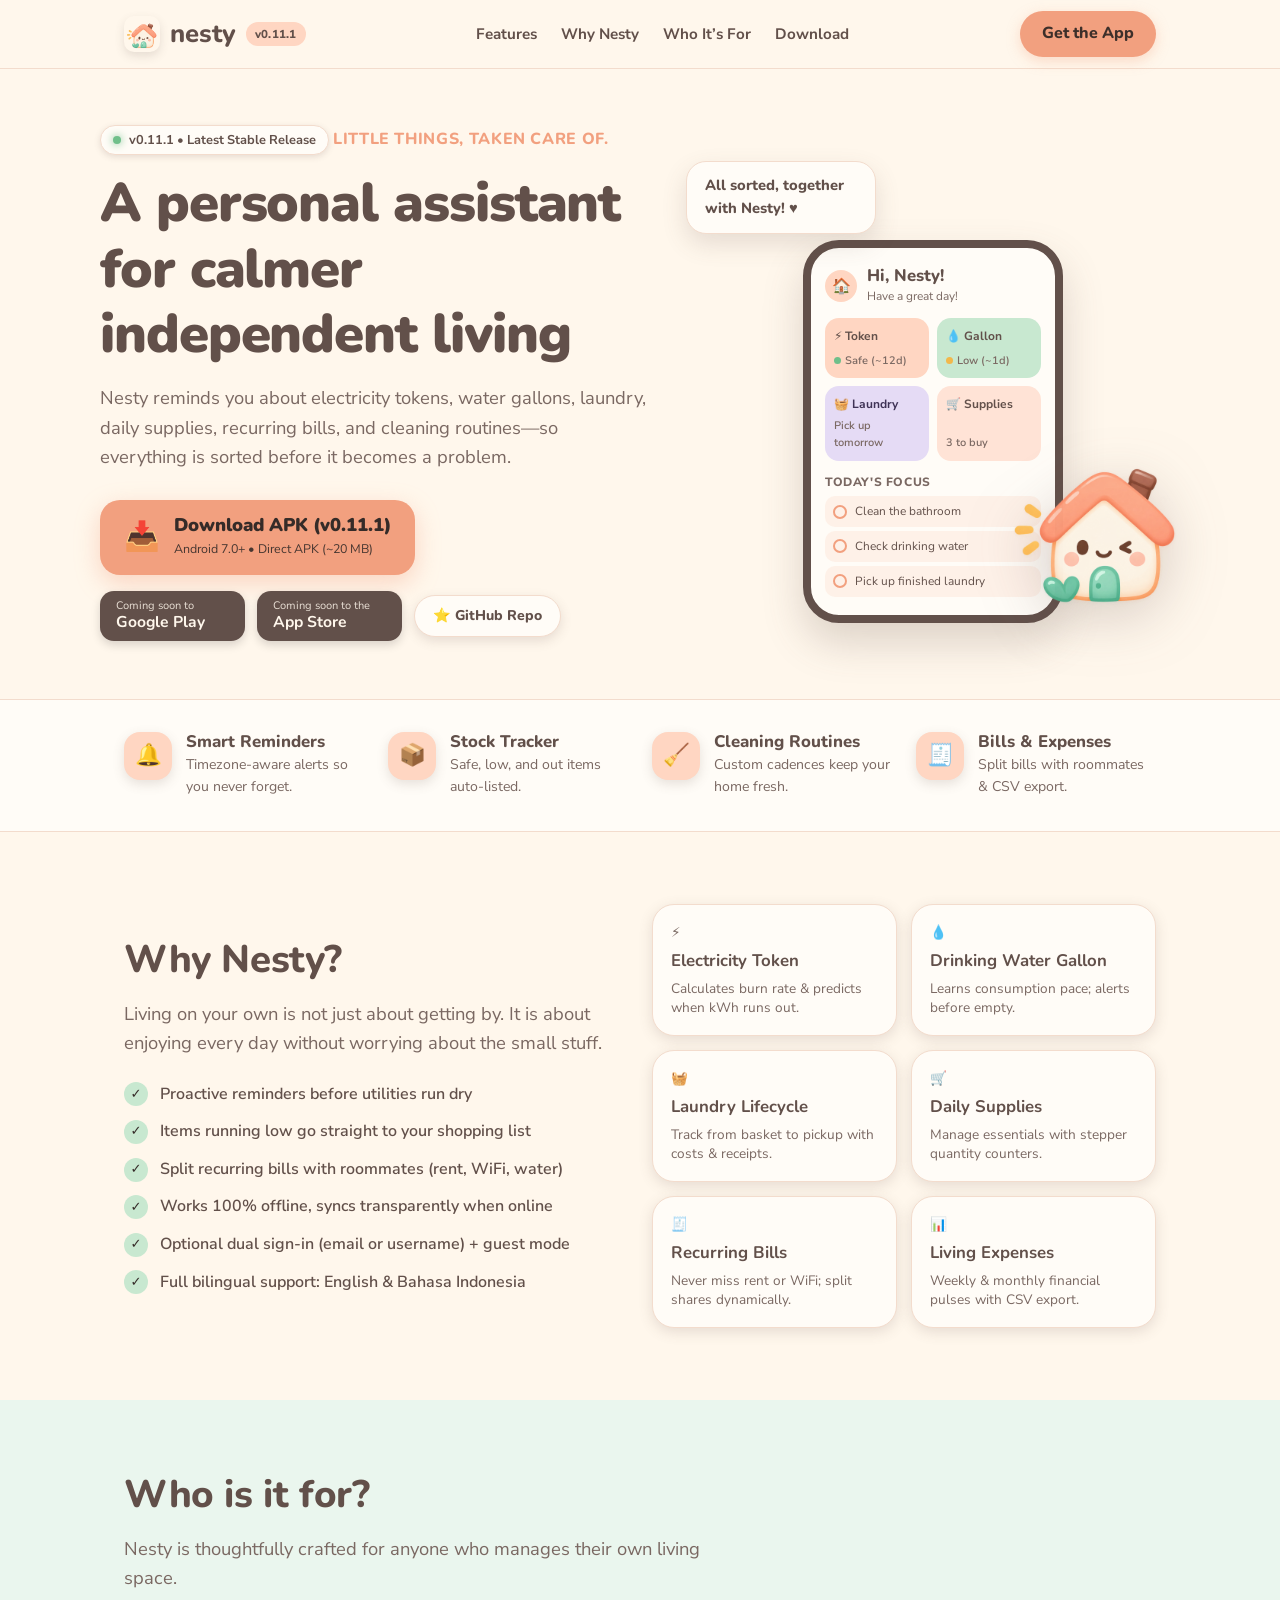
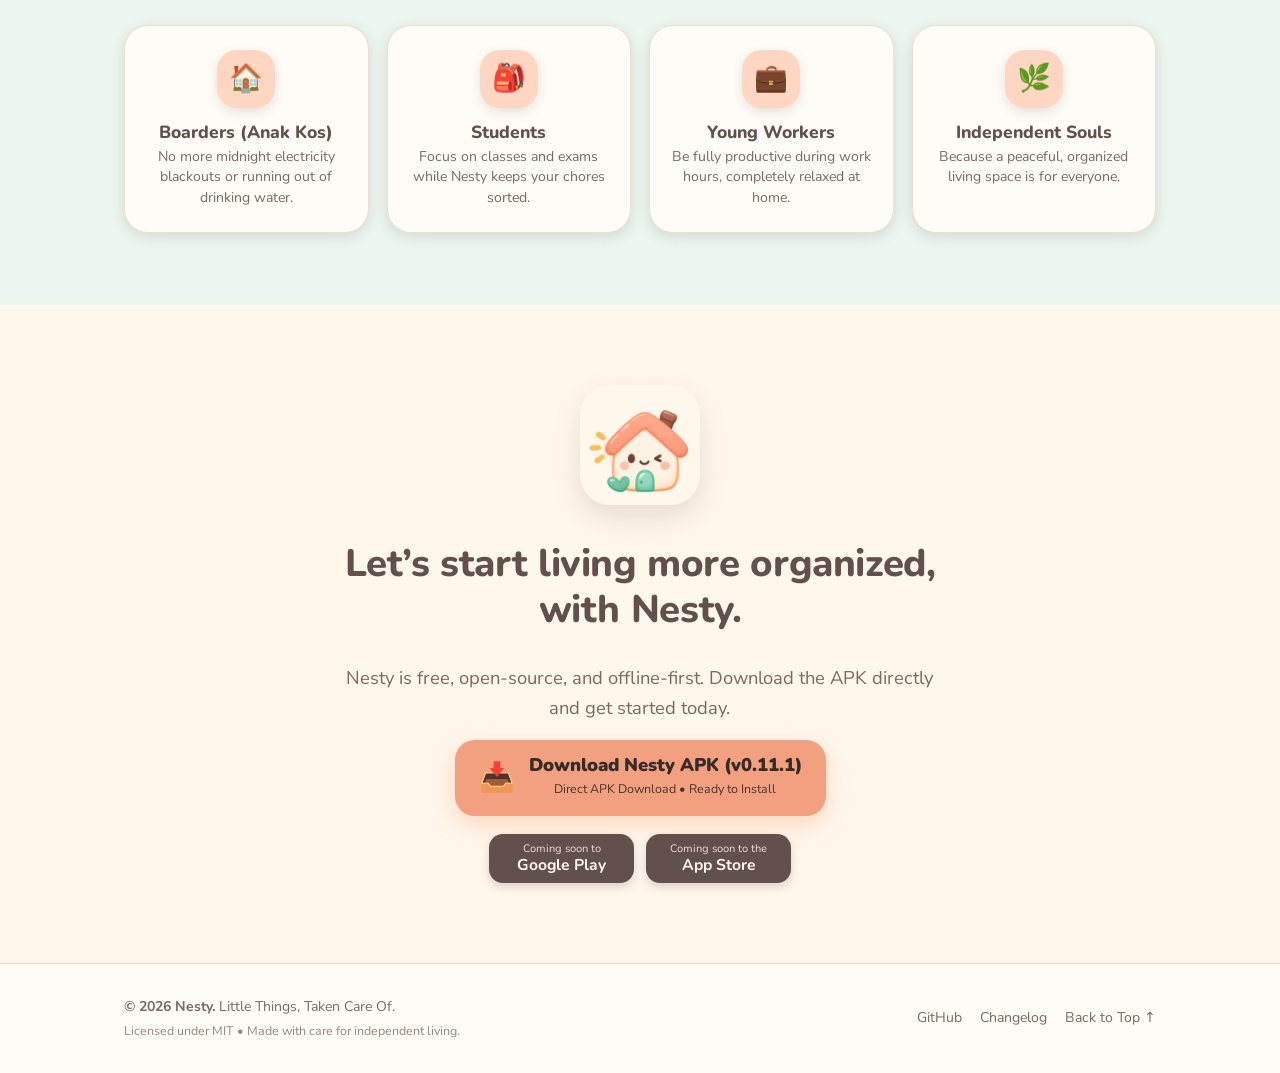
==== commit 6f2f0ebe: "feat: introduce UUID v4 identifiers & comprehensive widget test suite - Replace microsecond timestam" ====
--- a/docs/index.html
+++ b/docs/index.html
@@ -53,7 +53,7 @@
       <a class="brand" href="#top" aria-label="Nesty Home">
         <img src="images/logo.png" alt="Nesty Icon" class="brand-img">
         <span class="brand-name">nesty</span>
-        <span class="brand-tag app-version-tag">v0.11.0</span>
+        <span class="brand-tag app-version-tag">v0.11.1</span>
       </a>
 
       <nav id="nav-menu" aria-label="Main Navigation">
@@ -84,7 +84,7 @@
       <div>
         <div class="hero-badge">
           <span class="badge-dot"></span>
-          <span><strong class="app-version-tag">v0.11.0</strong> • Latest Stable Release</span>
+          <span><strong class="app-version-tag">v0.11.1</strong> • Latest Stable Release</span>
         </div>
         <p class="eyebrow">Little Things, Taken Care Of.</p>
         <h1>A personal assistant for calmer independent living</h1>
@@ -94,7 +94,7 @@
           <a href="https://github.com/hyenavia/nesty/releases/latest/download/Nesty.apk" class="dl-primary-card" id="hero-download-btn">
             <span class="dl-icon">📥</span>
             <span class="dl-text">
-              <strong id="hero-download-text">Download APK (v0.11.0)</strong>
+              <strong id="hero-download-text">Download APK (v0.11.1)</strong>
               <small>Android 7.0+ • Direct APK (~20 MB)</small>
             </span>
           </a>
@@ -292,7 +292,7 @@
         <a href="https://github.com/hyenavia/nesty/releases/latest/download/Nesty.apk" class="dl-primary-card">
           <span class="dl-icon">📥</span>
           <span class="dl-text">
-            <strong>Download Nesty APK (<span class="app-version-tag">v0.11.0</span>)</strong>
+            <strong>Download Nesty APK (<span class="app-version-tag">v0.11.1</span>)</strong>
             <small>Direct APK Download • Ready to Install</small>
           </span>
         </a>
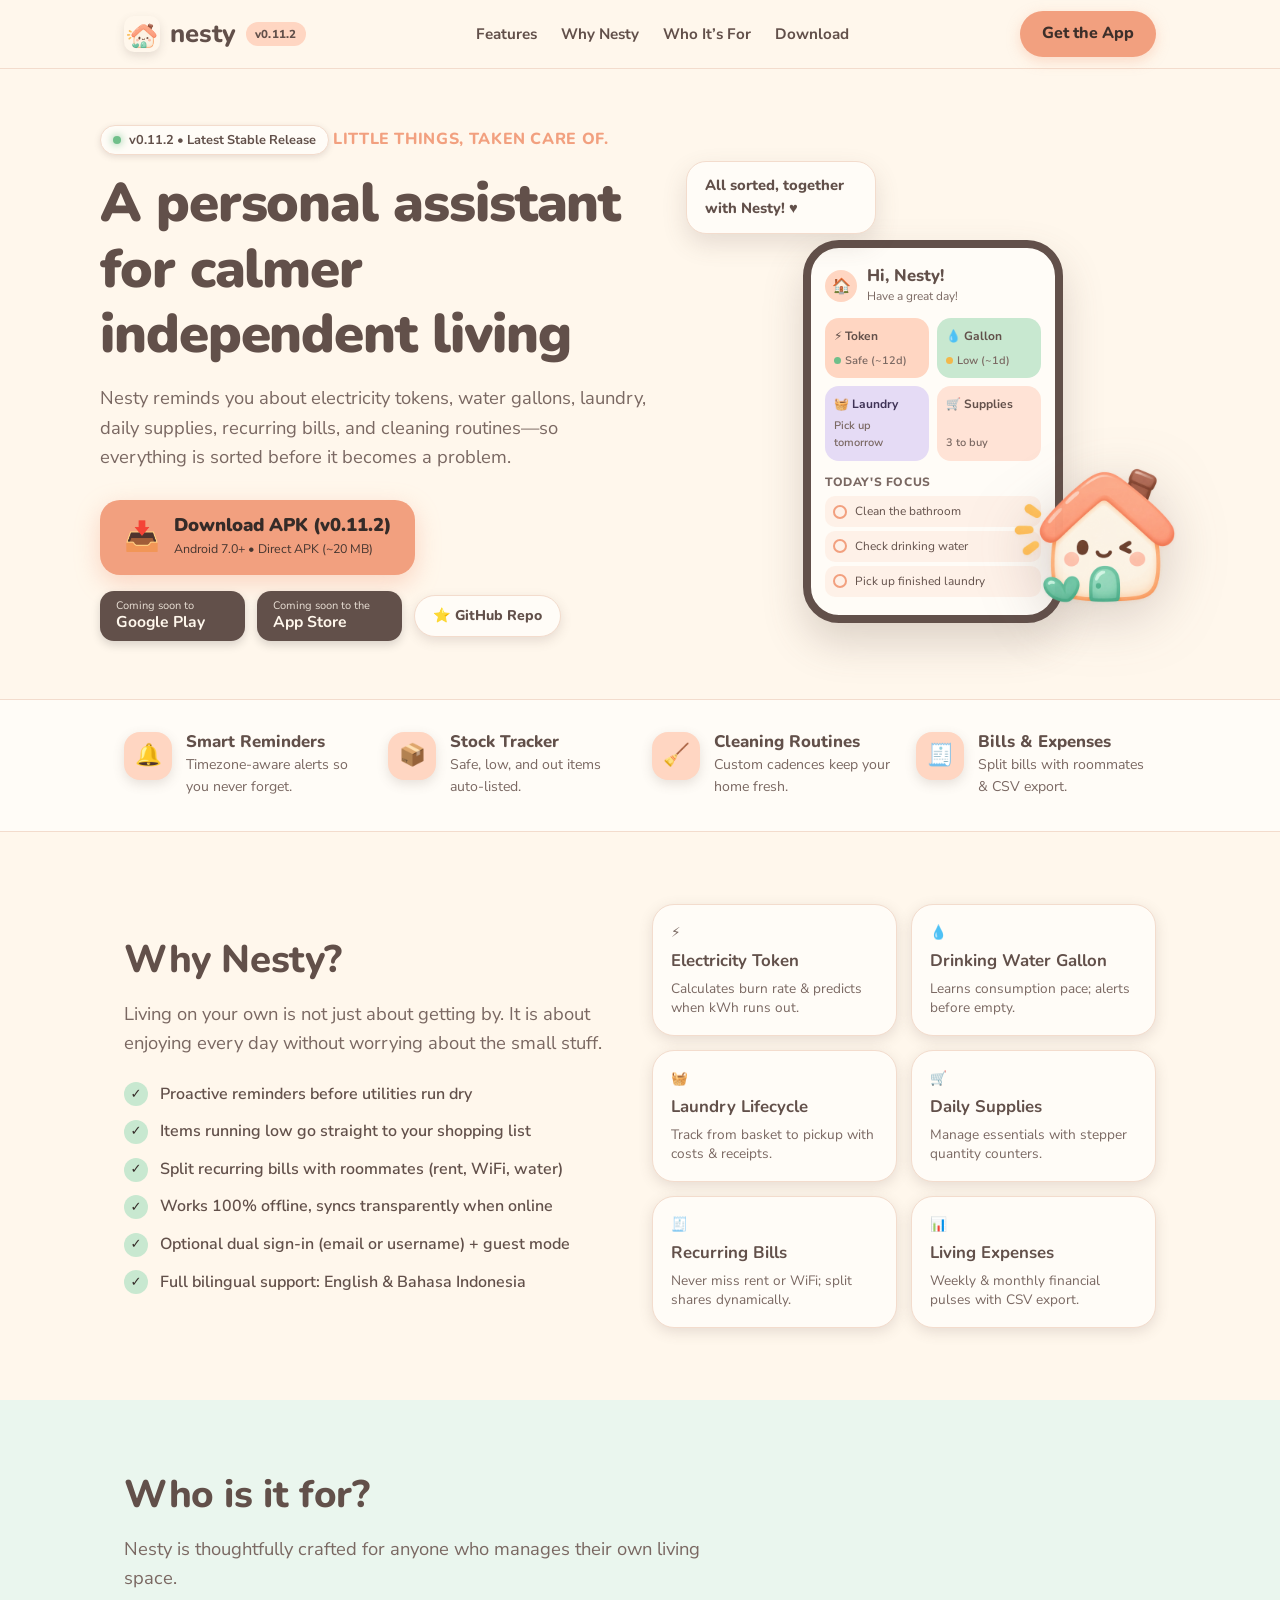
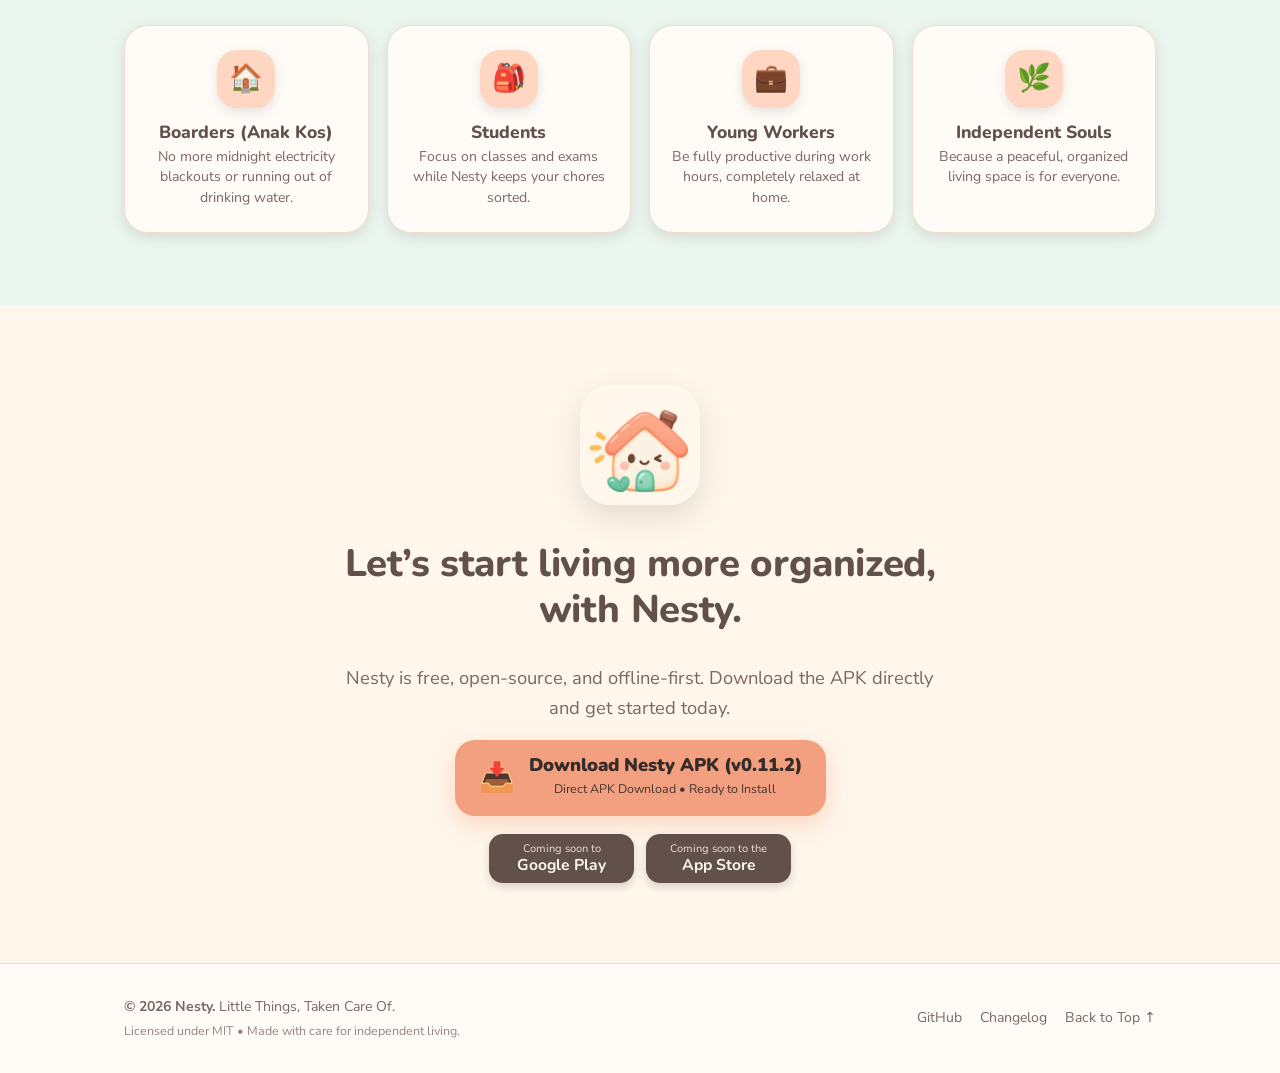
==== commit 75df40b9: "fix: resolve app version dynamically via package_info_plus - Initialize runtime app version and buil" ====
--- a/docs/index.html
+++ b/docs/index.html
@@ -53,7 +53,7 @@
       <a class="brand" href="#top" aria-label="Nesty Home">
         <img src="images/logo.png" alt="Nesty Icon" class="brand-img">
         <span class="brand-name">nesty</span>
-        <span class="brand-tag app-version-tag">v0.11.1</span>
+        <span class="brand-tag app-version-tag">v0.11.2</span>
       </a>
 
       <nav id="nav-menu" aria-label="Main Navigation">
@@ -84,7 +84,7 @@
       <div>
         <div class="hero-badge">
           <span class="badge-dot"></span>
-          <span><strong class="app-version-tag">v0.11.1</strong> • Latest Stable Release</span>
+          <span><strong class="app-version-tag">v0.11.2</strong> • Latest Stable Release</span>
         </div>
         <p class="eyebrow">Little Things, Taken Care Of.</p>
         <h1>A personal assistant for calmer independent living</h1>
@@ -94,7 +94,7 @@
           <a href="https://github.com/hyenavia/nesty/releases/latest/download/Nesty.apk" class="dl-primary-card" id="hero-download-btn">
             <span class="dl-icon">📥</span>
             <span class="dl-text">
-              <strong id="hero-download-text">Download APK (v0.11.1)</strong>
+              <strong id="hero-download-text">Download APK (v0.11.2)</strong>
               <small>Android 7.0+ • Direct APK (~20 MB)</small>
             </span>
           </a>
@@ -292,7 +292,7 @@
         <a href="https://github.com/hyenavia/nesty/releases/latest/download/Nesty.apk" class="dl-primary-card">
           <span class="dl-icon">📥</span>
           <span class="dl-text">
-            <strong>Download Nesty APK (<span class="app-version-tag">v0.11.1</span>)</strong>
+            <strong>Download Nesty APK (<span class="app-version-tag">v0.11.2</span>)</strong>
             <small>Direct APK Download • Ready to Install</small>
           </span>
         </a>
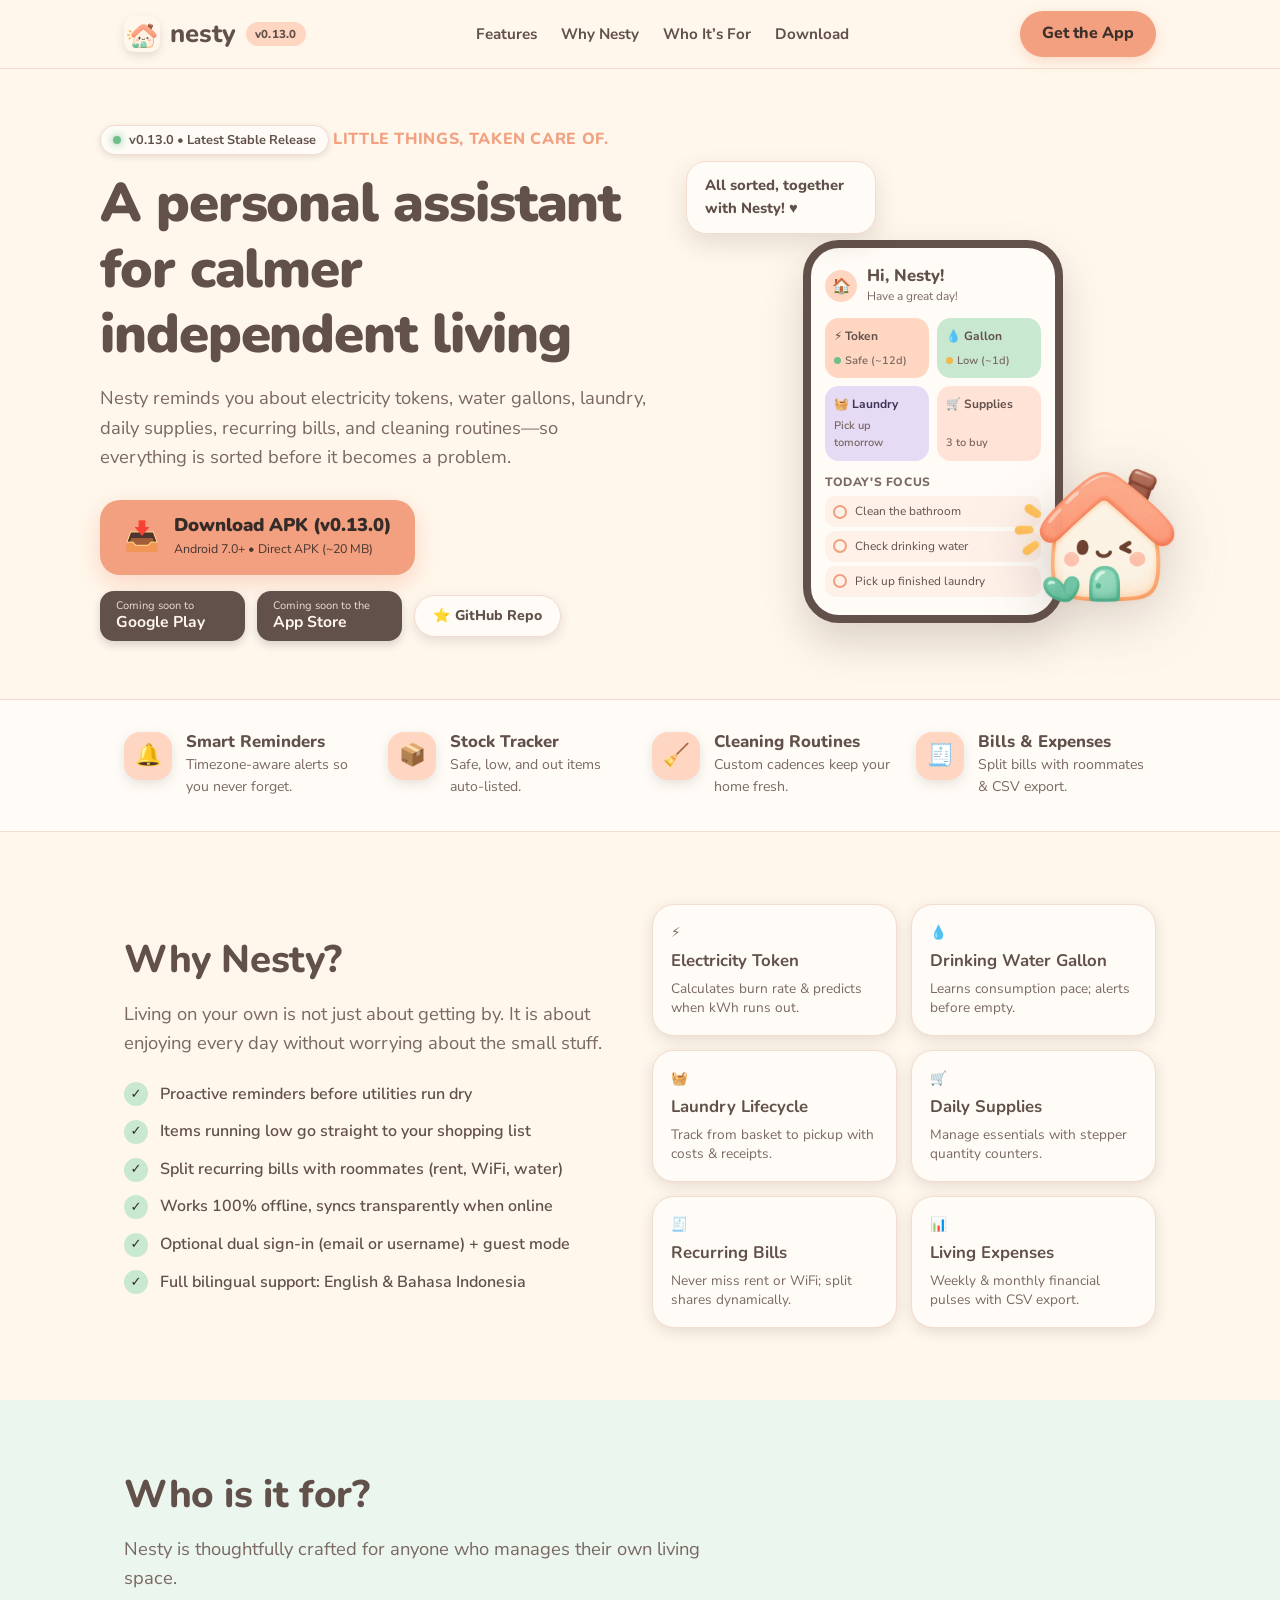
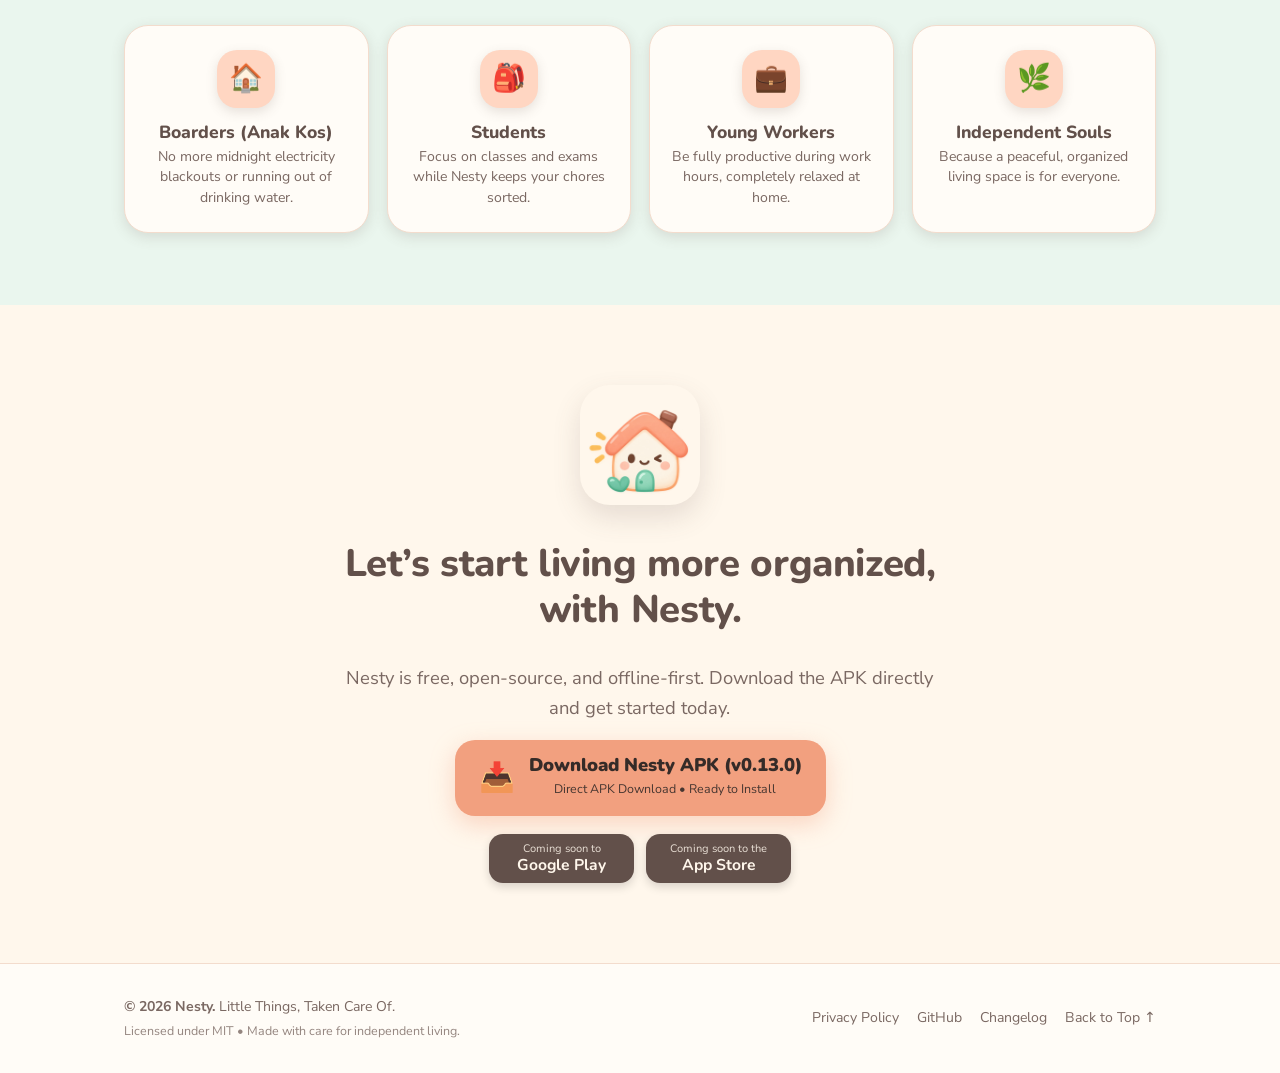
==== commit e4f50112: "feat: store compliance, change password, actionable reminders, and unified signature theme (v0.13.0)" ====
--- a/docs/index.html
+++ b/docs/index.html
@@ -53,7 +53,7 @@
       <a class="brand" href="#top" aria-label="Nesty Home">
         <img src="images/logo.png" alt="Nesty Icon" class="brand-img">
         <span class="brand-name">nesty</span>
-        <span class="brand-tag app-version-tag">v0.11.2</span>
+        <span class="brand-tag app-version-tag">v0.13.0</span>
       </a>
 
       <nav id="nav-menu" aria-label="Main Navigation">
@@ -84,7 +84,7 @@
       <div>
         <div class="hero-badge">
           <span class="badge-dot"></span>
-          <span><strong class="app-version-tag">v0.11.2</strong> • Latest Stable Release</span>
+          <span><strong class="app-version-tag">v0.13.0</strong> • Latest Stable Release</span>
         </div>
         <p class="eyebrow">Little Things, Taken Care Of.</p>
         <h1>A personal assistant for calmer independent living</h1>
@@ -94,7 +94,7 @@
           <a href="https://github.com/hyenavia/nesty/releases/latest/download/Nesty.apk" class="dl-primary-card" id="hero-download-btn">
             <span class="dl-icon">📥</span>
             <span class="dl-text">
-              <strong id="hero-download-text">Download APK (v0.11.2)</strong>
+              <strong id="hero-download-text">Download APK (v0.13.0)</strong>
               <small>Android 7.0+ • Direct APK (~20 MB)</small>
             </span>
           </a>
@@ -292,7 +292,7 @@
         <a href="https://github.com/hyenavia/nesty/releases/latest/download/Nesty.apk" class="dl-primary-card">
           <span class="dl-icon">📥</span>
           <span class="dl-text">
-            <strong>Download Nesty APK (<span class="app-version-tag">v0.11.2</span>)</strong>
+            <strong>Download Nesty APK (<span class="app-version-tag">v0.13.0</span>)</strong>
             <small>Direct APK Download • Ready to Install</small>
           </span>
         </a>
@@ -321,6 +321,7 @@
       </div>
 
       <div class="footer-links">
+        <a href="privacy.html">Privacy Policy</a>
         <a href="https://github.com/hyenavia/nesty" target="_blank" rel="noopener noreferrer">GitHub</a>
         <a href="https://github.com/hyenavia/nesty/releases" target="_blank" rel="noopener noreferrer">Changelog</a>
         <a href="#top">Back to Top ↑</a>
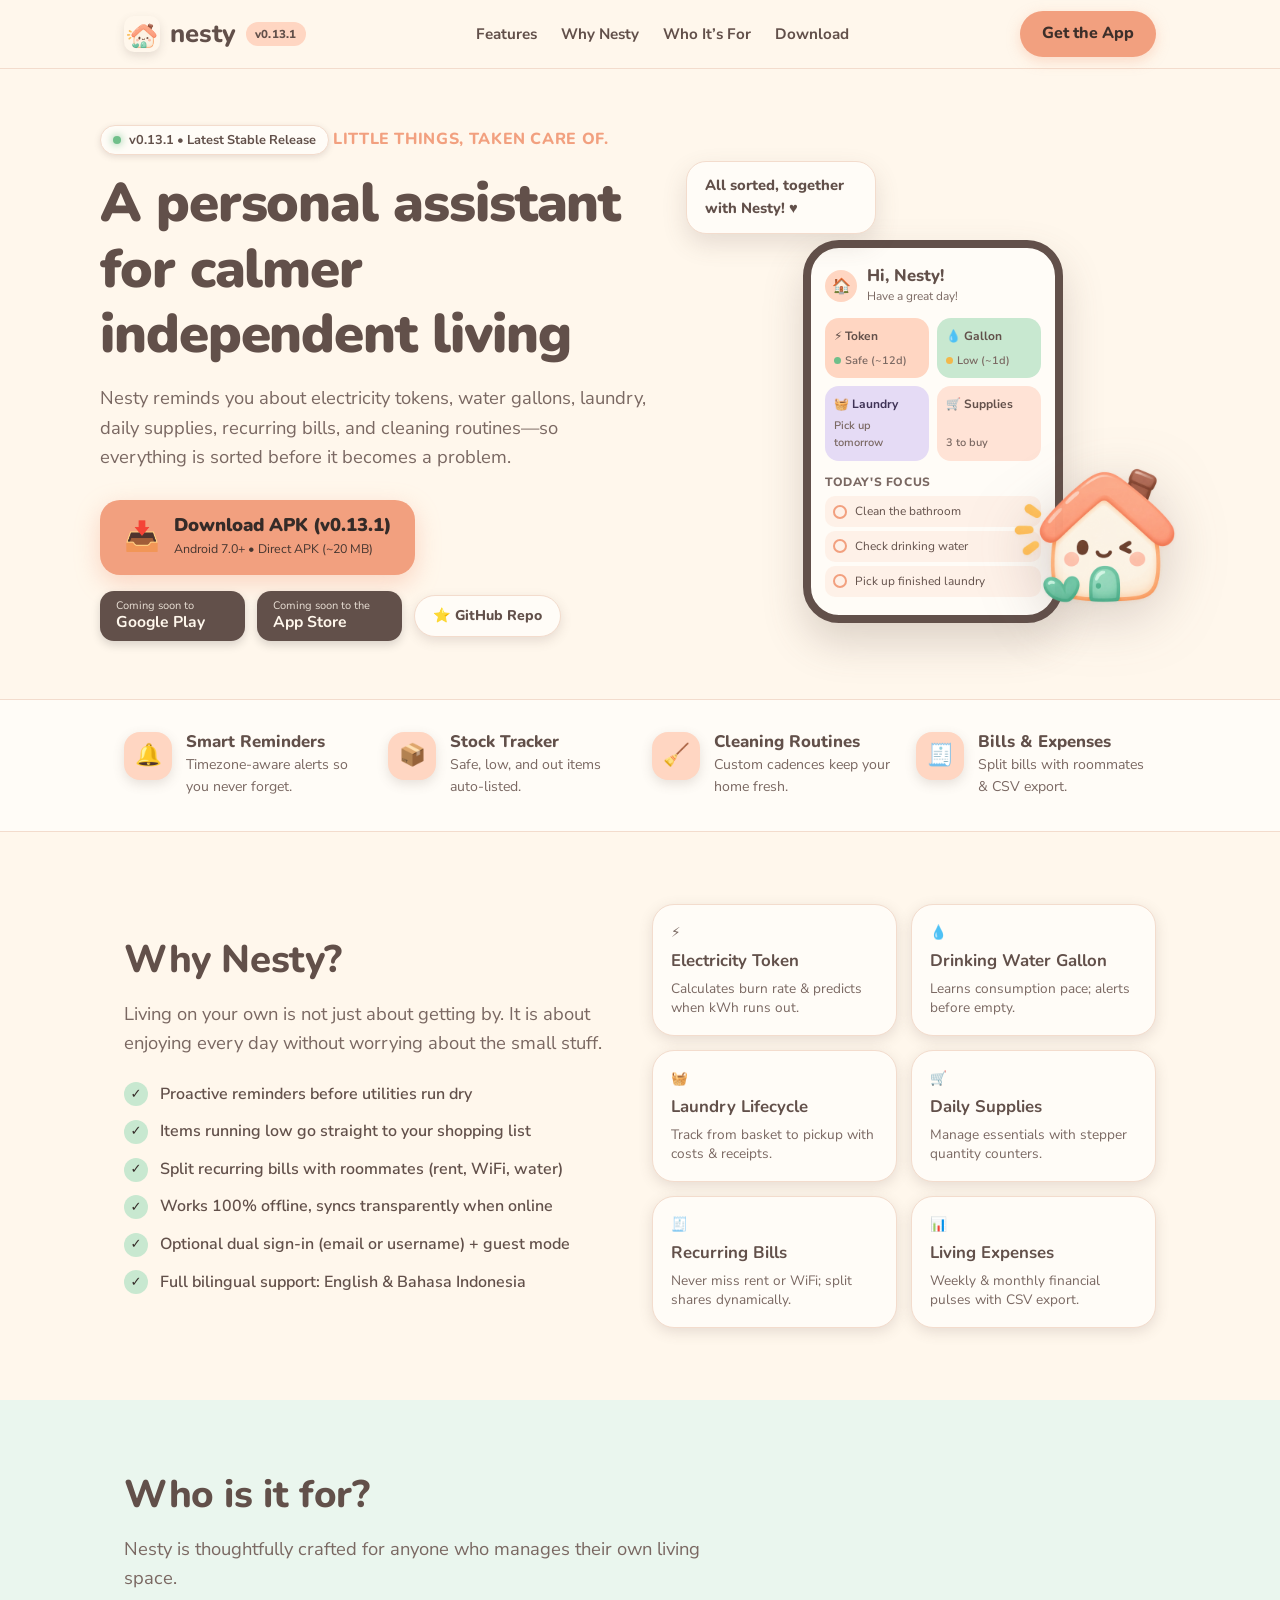
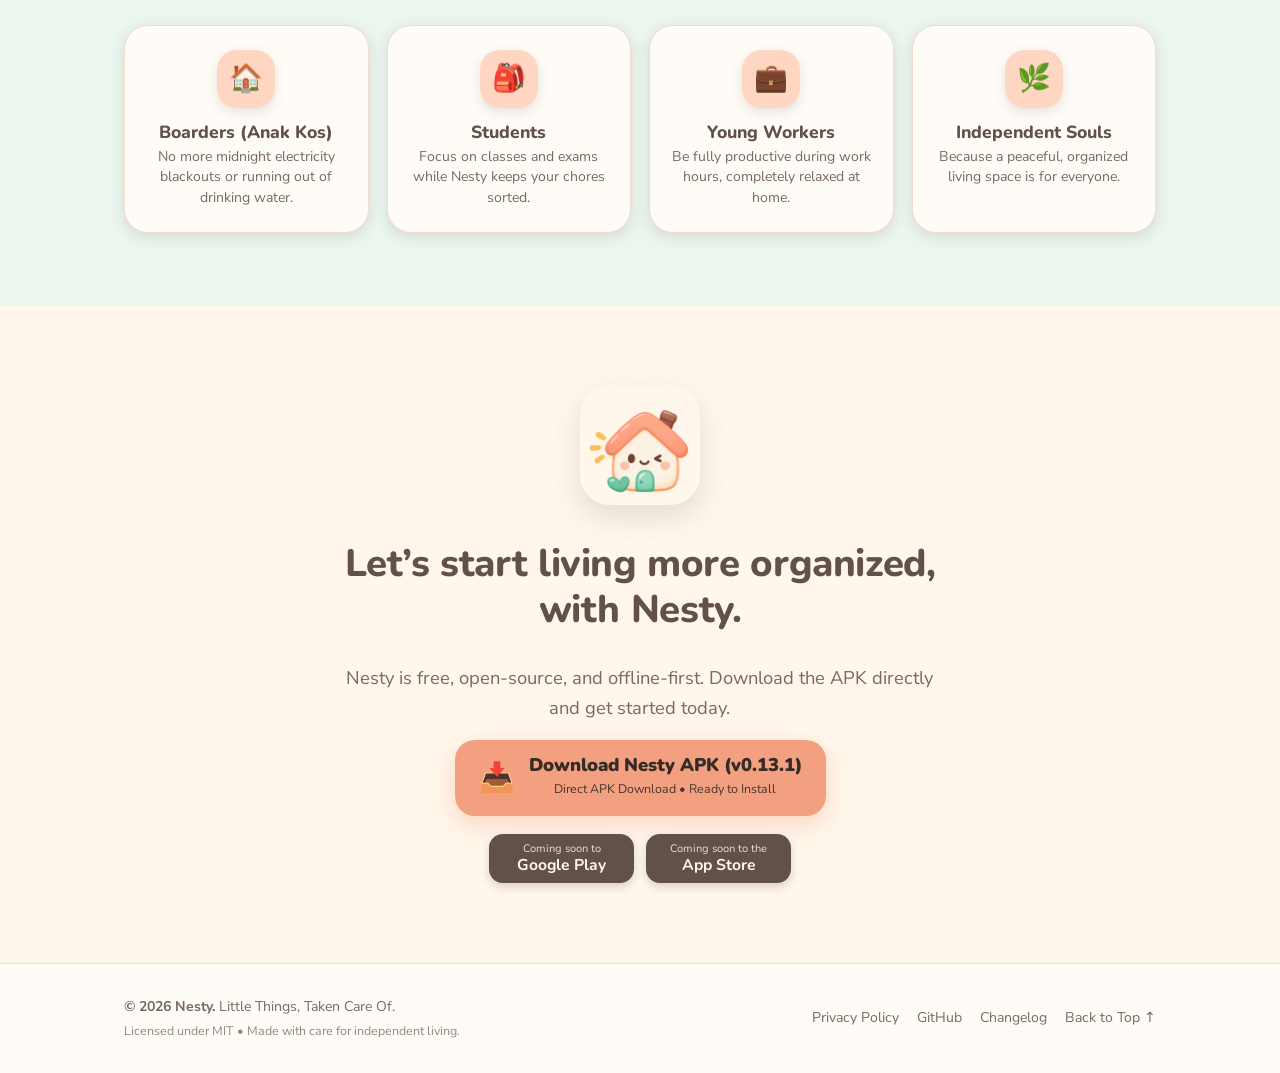
==== commit e581a0f3: "fix(auth): support username reclamation on re-registration and thorough account purge (v0.13.1)" ====
--- a/docs/index.html
+++ b/docs/index.html
@@ -53,7 +53,7 @@
       <a class="brand" href="#top" aria-label="Nesty Home">
         <img src="images/logo.png" alt="Nesty Icon" class="brand-img">
         <span class="brand-name">nesty</span>
-        <span class="brand-tag app-version-tag">v0.13.0</span>
+        <span class="brand-tag app-version-tag">v0.13.1</span>
       </a>
 
       <nav id="nav-menu" aria-label="Main Navigation">
@@ -84,7 +84,7 @@
       <div>
         <div class="hero-badge">
           <span class="badge-dot"></span>
-          <span><strong class="app-version-tag">v0.13.0</strong> • Latest Stable Release</span>
+          <span><strong class="app-version-tag">v0.13.1</strong> • Latest Stable Release</span>
         </div>
         <p class="eyebrow">Little Things, Taken Care Of.</p>
         <h1>A personal assistant for calmer independent living</h1>
@@ -94,7 +94,7 @@
           <a href="https://github.com/hyenavia/nesty/releases/latest/download/Nesty.apk" class="dl-primary-card" id="hero-download-btn">
             <span class="dl-icon">📥</span>
             <span class="dl-text">
-              <strong id="hero-download-text">Download APK (v0.13.0)</strong>
+              <strong id="hero-download-text">Download APK (v0.13.1)</strong>
               <small>Android 7.0+ • Direct APK (~20 MB)</small>
             </span>
           </a>
@@ -292,7 +292,7 @@
         <a href="https://github.com/hyenavia/nesty/releases/latest/download/Nesty.apk" class="dl-primary-card">
           <span class="dl-icon">📥</span>
           <span class="dl-text">
-            <strong>Download Nesty APK (<span class="app-version-tag">v0.13.0</span>)</strong>
+            <strong>Download Nesty APK (<span class="app-version-tag">v0.13.1</span>)</strong>
             <small>Direct APK Download • Ready to Install</small>
           </span>
         </a>
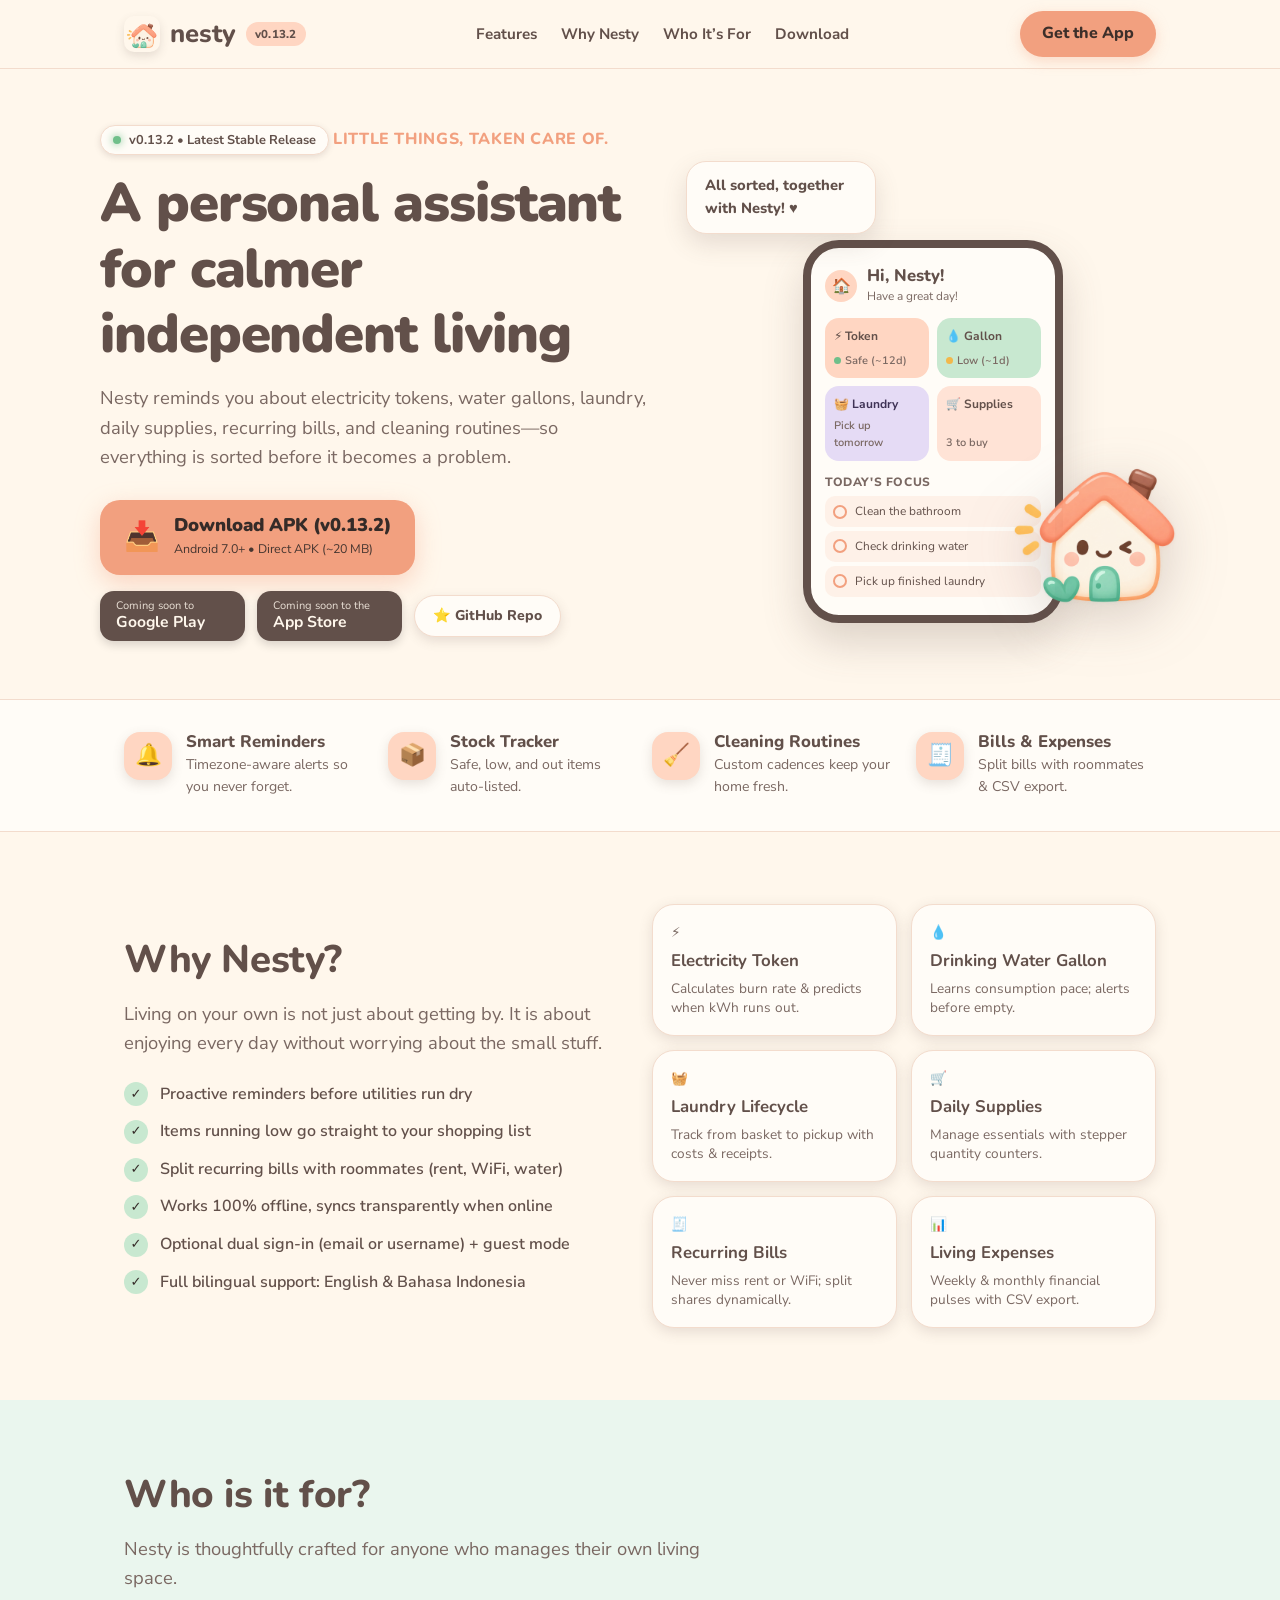
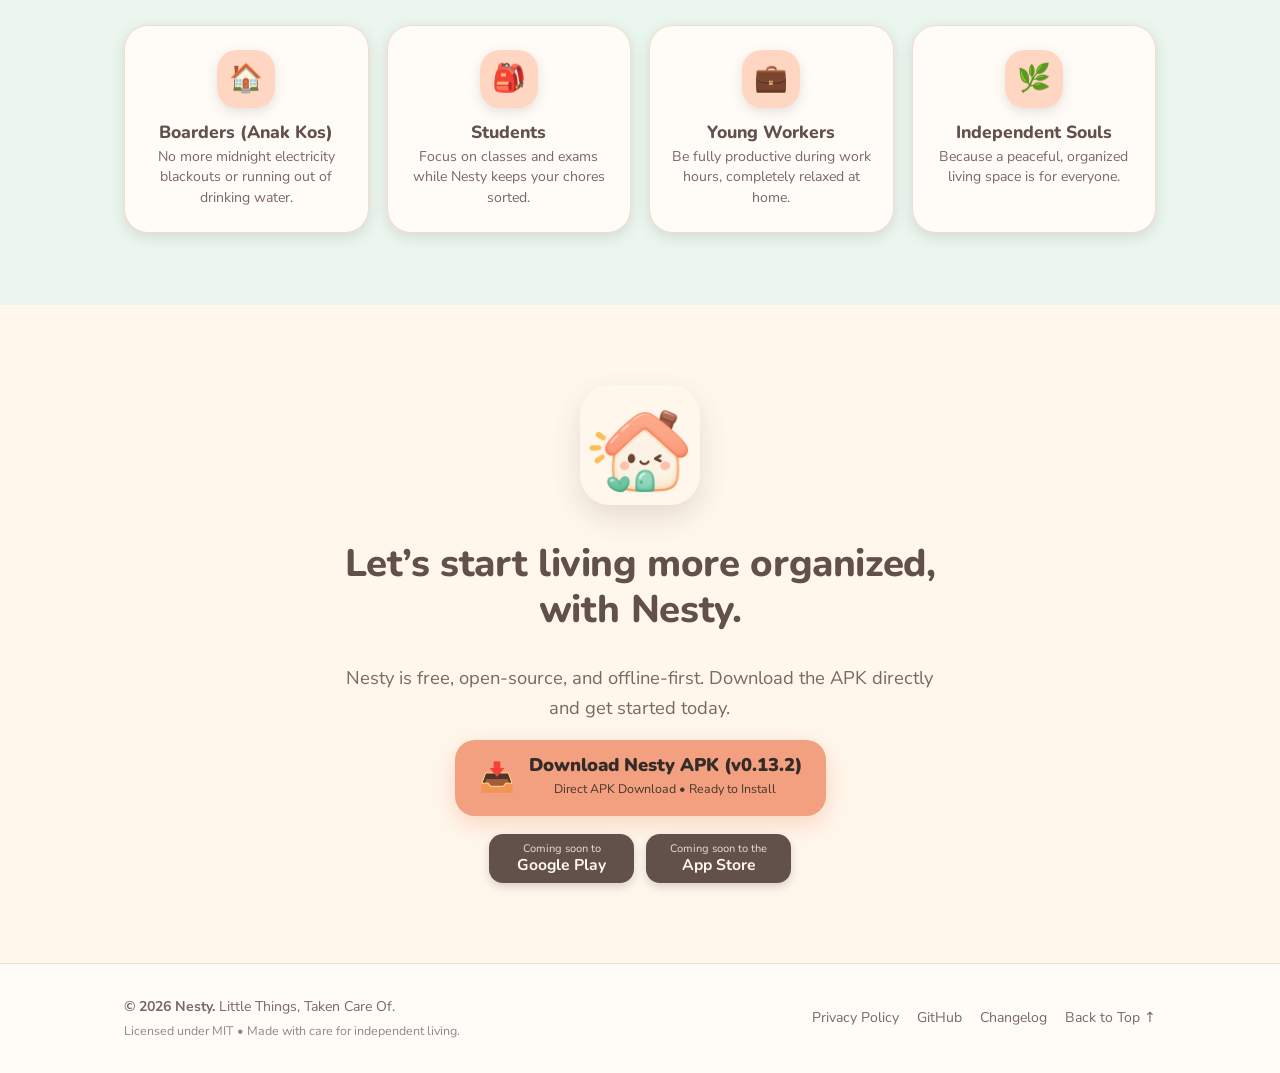
==== commit 1eea1417: "fix(auth): eliminate fake email fallback and enforce lowercase normalization (v0.13.2)" ====
--- a/docs/index.html
+++ b/docs/index.html
@@ -53,7 +53,7 @@
       <a class="brand" href="#top" aria-label="Nesty Home">
         <img src="images/logo.png" alt="Nesty Icon" class="brand-img">
         <span class="brand-name">nesty</span>
-        <span class="brand-tag app-version-tag">v0.13.1</span>
+        <span class="brand-tag app-version-tag">v0.13.2</span>
       </a>
 
       <nav id="nav-menu" aria-label="Main Navigation">
@@ -84,7 +84,7 @@
       <div>
         <div class="hero-badge">
           <span class="badge-dot"></span>
-          <span><strong class="app-version-tag">v0.13.1</strong> • Latest Stable Release</span>
+          <span><strong class="app-version-tag">v0.13.2</strong> • Latest Stable Release</span>
         </div>
         <p class="eyebrow">Little Things, Taken Care Of.</p>
         <h1>A personal assistant for calmer independent living</h1>
@@ -94,7 +94,7 @@
           <a href="https://github.com/hyenavia/nesty/releases/latest/download/Nesty.apk" class="dl-primary-card" id="hero-download-btn">
             <span class="dl-icon">📥</span>
             <span class="dl-text">
-              <strong id="hero-download-text">Download APK (v0.13.1)</strong>
+              <strong id="hero-download-text">Download APK (v0.13.2)</strong>
               <small>Android 7.0+ • Direct APK (~20 MB)</small>
             </span>
           </a>
@@ -292,7 +292,7 @@
         <a href="https://github.com/hyenavia/nesty/releases/latest/download/Nesty.apk" class="dl-primary-card">
           <span class="dl-icon">📥</span>
           <span class="dl-text">
-            <strong>Download Nesty APK (<span class="app-version-tag">v0.13.1</span>)</strong>
+            <strong>Download Nesty APK (<span class="app-version-tag">v0.13.2</span>)</strong>
             <small>Direct APK Download • Ready to Install</small>
           </span>
         </a>
